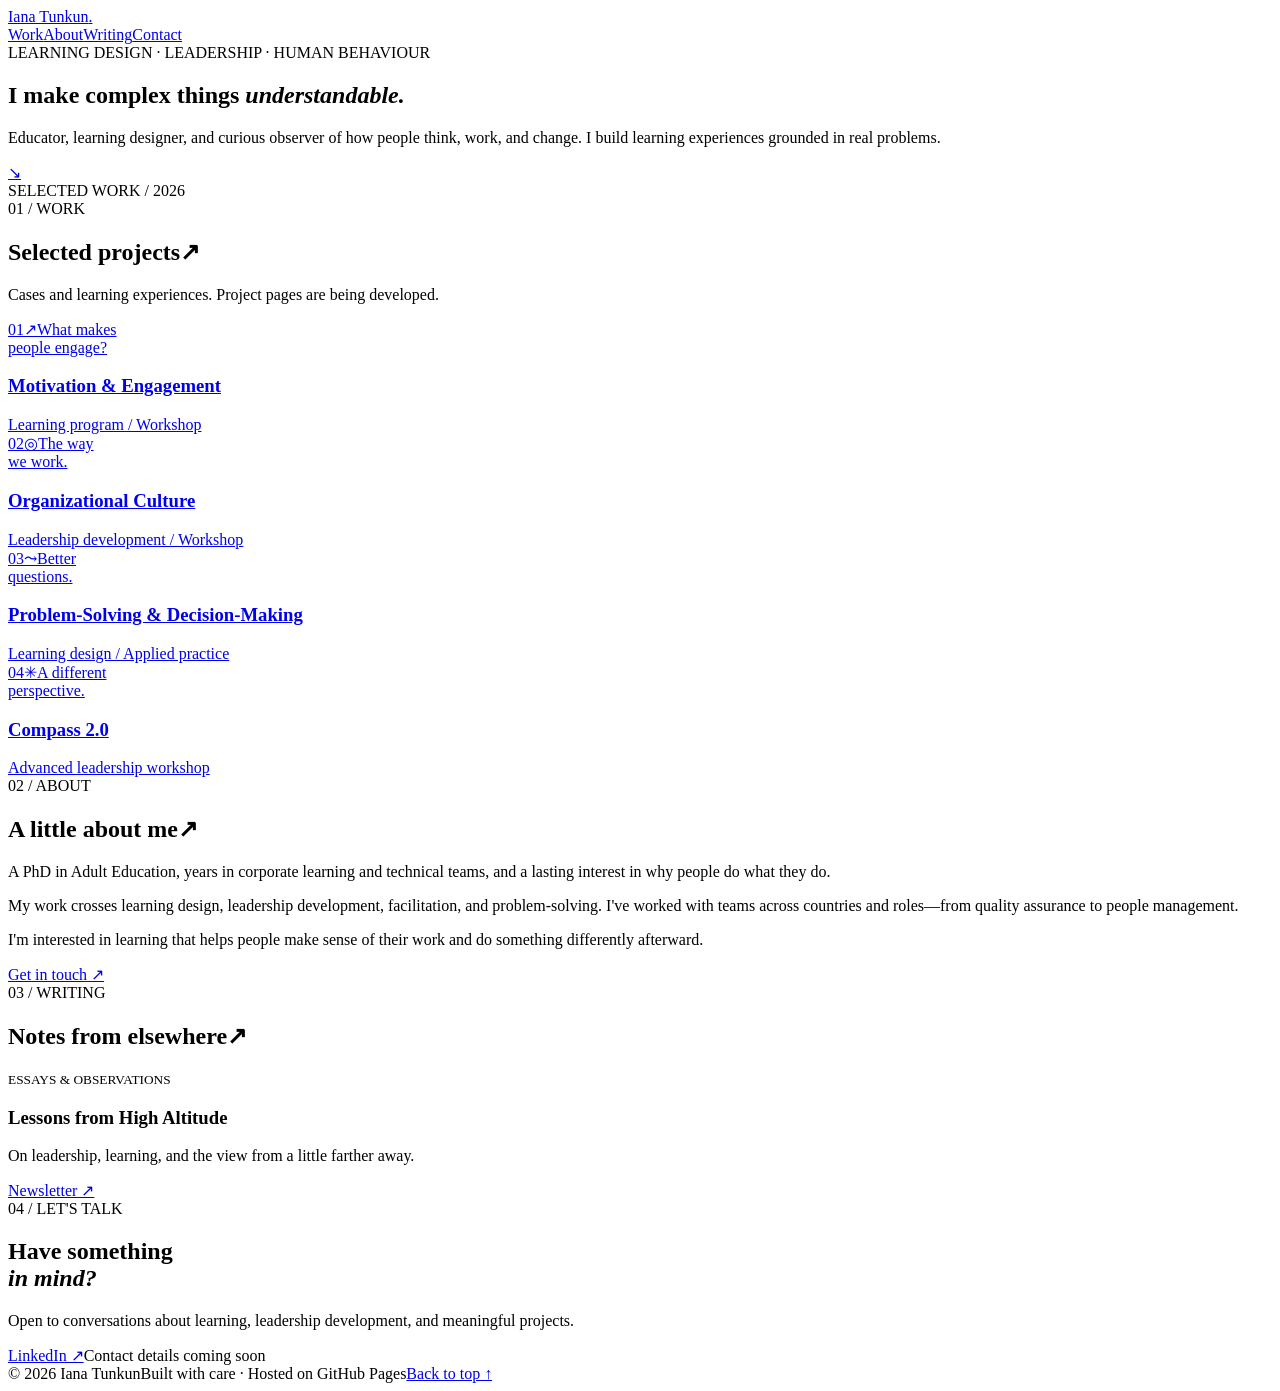
==== index.html @ caee4dcc "Add portfolio draft: index.html" ====
<!doctype html>
<html lang="en"><head><meta charset="utf-8"><meta name="viewport" content="width=device-width, initial-scale=1"><meta name="theme-color" content="#f5f1ea"><meta name="description" content="Iana Tunkun — learning design, leadership development, and thoughtful solutions to complex problems."><title>Iana Tunkun — Learning, Design & Ideas</title><link rel="stylesheet" href="styles.css"></head>
<body><header class="site-header"><a class="wordmark" href="#home" aria-label="Back to top">Iana Tunkun<span class="mark">.</span></a><nav aria-label="Main navigation"><a href="#work">Work</a><a href="#about">About</a><a href="#writing">Writing</a><a href="#contact">Contact</a></nav></header>
<main id="home"><section class="hero wrap"><div class="eyebrow"><span class="dot"></span> LEARNING DESIGN · LEADERSHIP · HUMAN BEHAVIOUR</div><h1>I make complex things <em>understandable.</em></h1><div class="hero-bottom"><p>Educator, learning designer, and curious observer of how people think, work, and change. I build learning experiences grounded in real problems.</p><a class="round-link" href="#work" aria-label="Explore selected work">↘</a></div><div class="hero-index">SELECTED WORK / 2026</div></section>
<section id="work" class="section work-section"><div class="wrap"><div class="section-head"><span>01 / WORK</span><h2>Selected projects<span class="accent">↗</span></h2><p>Cases and learning experiences. Project pages are being developed.</p></div><div class="project-grid">
<a class="project-card tone-sage" href="projects/motivation-engagement.html"><div class="project-art"><span class="art-number">01</span><span class="art-symbol">↗</span><span class="art-title">What makes<br>people engage?</span></div><div class="project-meta"><h3>Motivation & Engagement</h3><span>Learning program / Workshop</span></div></a>
<a class="project-card tone-lilac" href="projects/organizational-culture.html"><div class="project-art"><span class="art-number">02</span><span class="art-symbol">◎</span><span class="art-title">The way<br>we work.</span></div><div class="project-meta"><h3>Organizational Culture</h3><span>Leadership development / Workshop</span></div></a>
<a class="project-card tone-peach" href="projects/problem-solving.html"><div class="project-art"><span class="art-number">03</span><span class="art-symbol">⤳</span><span class="art-title">Better<br>questions.</span></div><div class="project-meta"><h3>Problem-Solving & Decision-Making</h3><span>Learning design / Applied practice</span></div></a>
<a class="project-card tone-blue" href="projects/compass.html"><div class="project-art"><span class="art-number">04</span><span class="art-symbol">✳</span><span class="art-title">A different<br>perspective.</span></div><div class="project-meta"><h3>Compass 2.0</h3><span>Advanced leadership workshop</span></div></a>
</div></div></section>
<section id="about" class="section about-section wrap"><div class="section-head"><span>02 / ABOUT</span><h2>A little about me<span class="accent">↗</span></h2></div><div class="about-grid"><p class="about-lead">A PhD in Adult Education, years in corporate learning and technical teams, and a lasting interest in why people do what they do.</p><div class="about-copy"><p>My work crosses learning design, leadership development, facilitation, and problem-solving. I've worked with teams across countries and roles—from quality assurance to people management.</p><p>I'm interested in learning that helps people make sense of their work and do something differently afterward.</p><a class="text-link" href="#contact">Get in touch <span>↗</span></a></div></div></section>
<section id="writing" class="section writing-section"><div class="wrap"><div class="section-head"><span>03 / WRITING</span><h2>Notes from elsewhere<span class="accent">↗</span></h2></div><div class="writing-row"><div><small>ESSAYS & OBSERVATIONS</small><h3>Lessons from High Altitude</h3><p>On leadership, learning, and the view from a little farther away.</p></div><a class="pill-link" href="https://www.linkedin.com/" target="_blank" rel="noopener noreferrer" title="LinkedIn — final newsletter link to be added">Newsletter ↗</a></div></div></section>
<section id="contact" class="section contact-section wrap"><span class="eyebrow">04 / LET'S TALK</span><h2>Have something<br><em>in mind?</em></h2><p>Open to conversations about learning, leadership development, and meaningful projects.</p><div class="contact-actions"><a href="https://www.linkedin.com/" target="_blank" rel="noopener noreferrer" title="LinkedIn — profile link to be added">LinkedIn ↗</a><span>Contact details coming soon</span></div></section></main>
<footer class="wrap"><span>© <span id="year">2026</span> Iana Tunkun</span><span>Built with care · Hosted on GitHub Pages</span><a href="#home">Back to top ↑</a></footer><script>document.getElementById('year').textContent=new Date().getFullYear();</script></body></html>
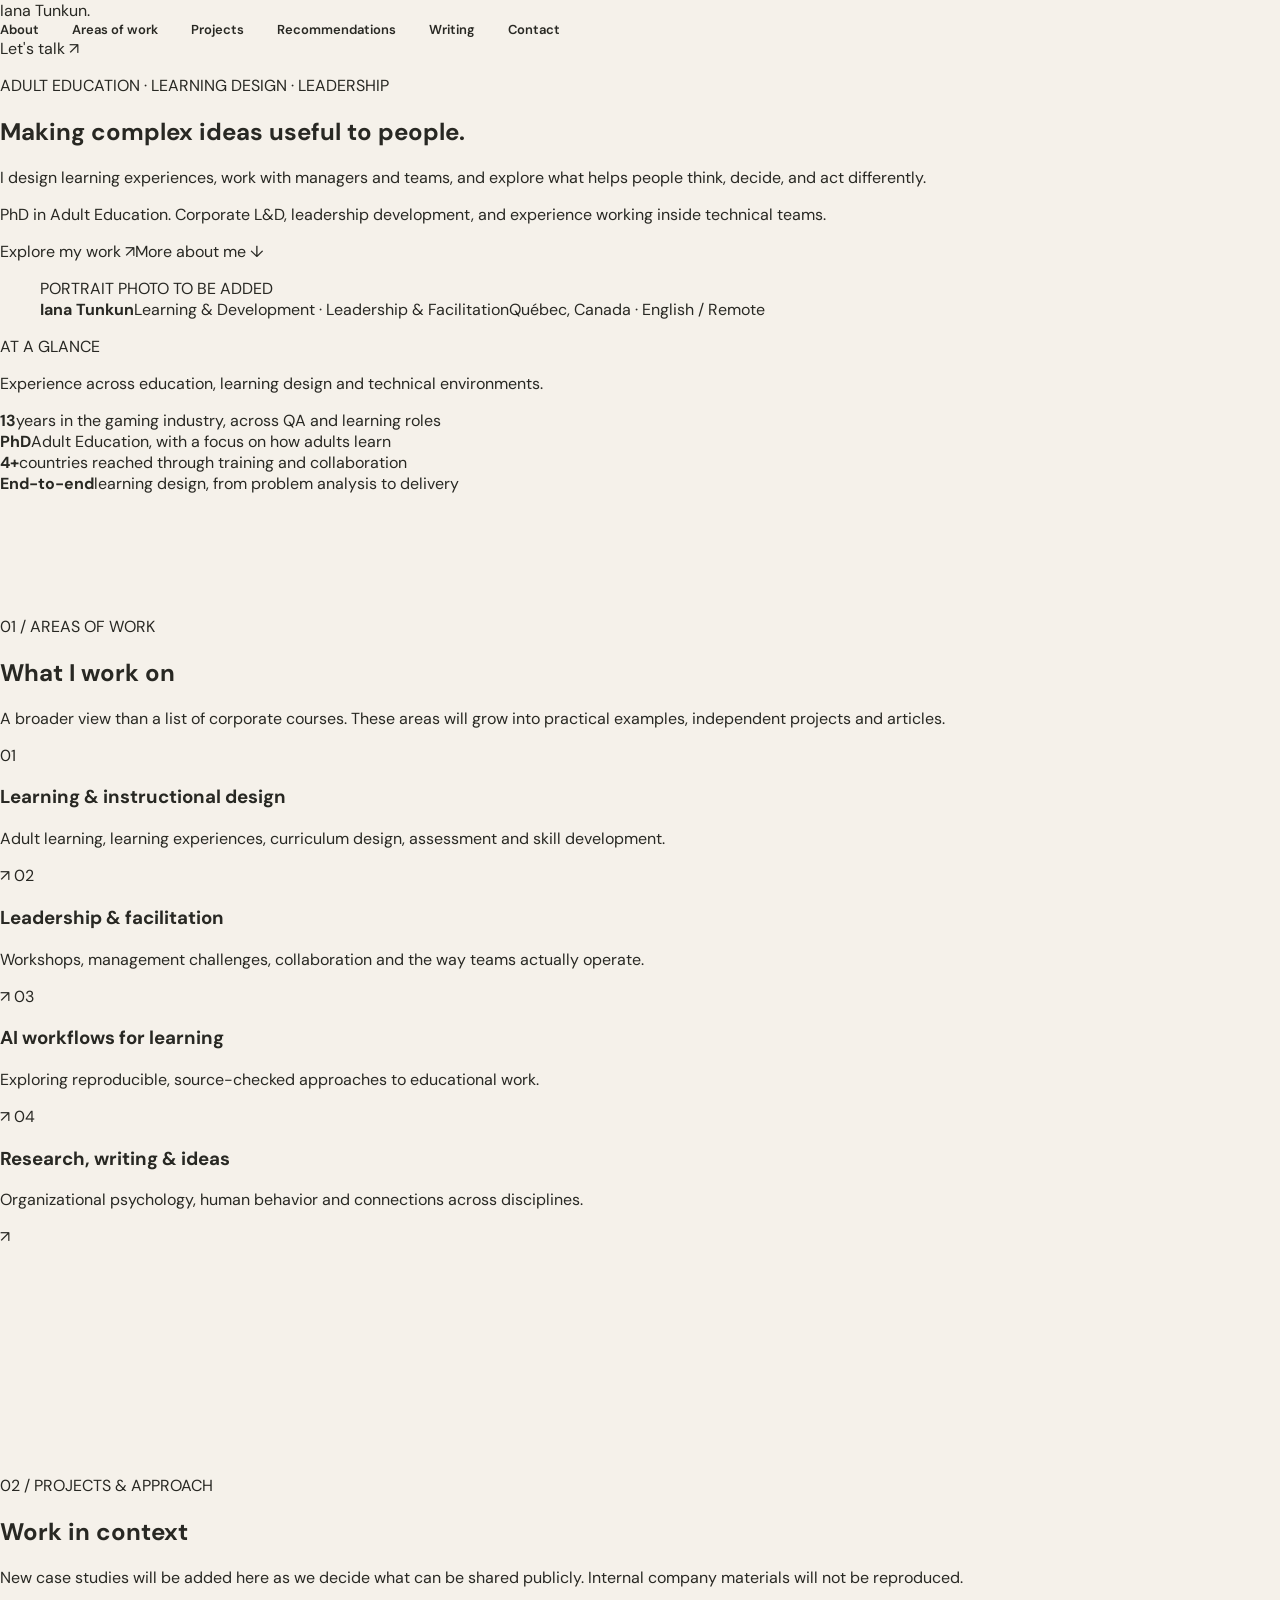
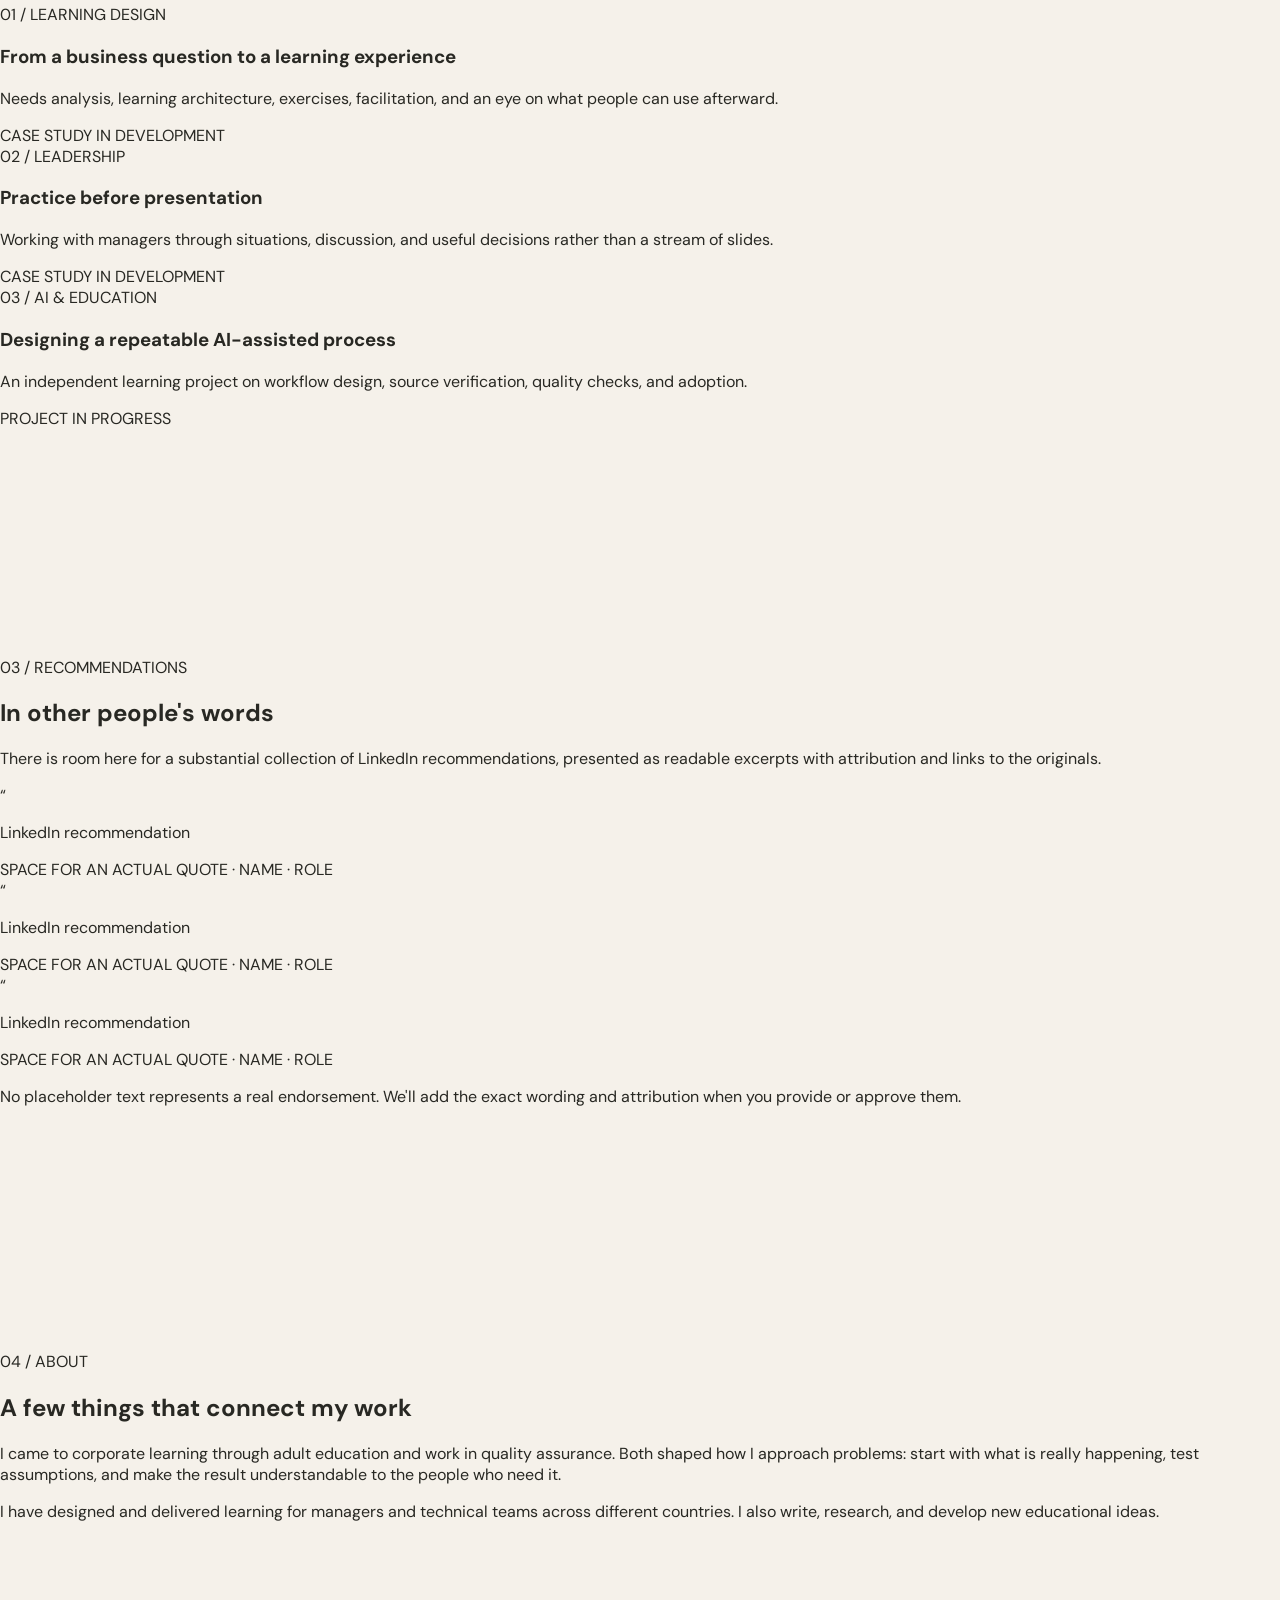
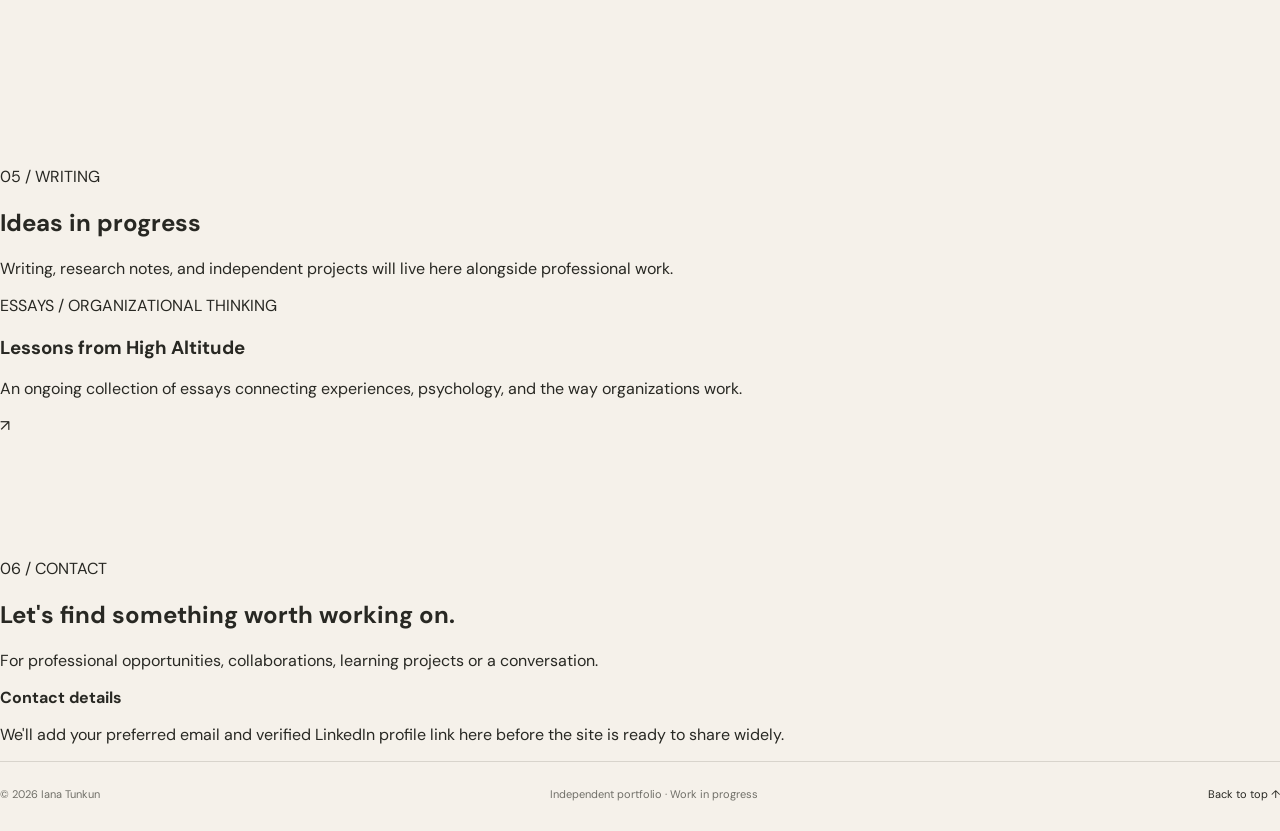
==== commit a10a8265: "Redesign portfolio with portrait layout, evidence tiles, topics and recommendation section" ====
--- a/index.html
+++ b/index.html
@@ -1,14 +1,14 @@
-<!doctype html>
-<html lang="en"><head><meta charset="utf-8"><meta name="viewport" content="width=device-width, initial-scale=1"><meta name="theme-color" content="#f5f1ea"><meta name="description" content="Iana Tunkun — learning design, leadership development, and thoughtful solutions to complex problems."><title>Iana Tunkun — Learning, Design & Ideas</title><link rel="stylesheet" href="styles.css"></head>
-<body><header class="site-header"><a class="wordmark" href="#home" aria-label="Back to top">Iana Tunkun<span class="mark">.</span></a><nav aria-label="Main navigation"><a href="#work">Work</a><a href="#about">About</a><a href="#writing">Writing</a><a href="#contact">Contact</a></nav></header>
-<main id="home"><section class="hero wrap"><div class="eyebrow"><span class="dot"></span> LEARNING DESIGN · LEADERSHIP · HUMAN BEHAVIOUR</div><h1>I make complex things <em>understandable.</em></h1><div class="hero-bottom"><p>Educator, learning designer, and curious observer of how people think, work, and change. I build learning experiences grounded in real problems.</p><a class="round-link" href="#work" aria-label="Explore selected work">↘</a></div><div class="hero-index">SELECTED WORK / 2026</div></section>
-<section id="work" class="section work-section"><div class="wrap"><div class="section-head"><span>01 / WORK</span><h2>Selected projects<span class="accent">↗</span></h2><p>Cases and learning experiences. Project pages are being developed.</p></div><div class="project-grid">
-<a class="project-card tone-sage" href="projects/motivation-engagement.html"><div class="project-art"><span class="art-number">01</span><span class="art-symbol">↗</span><span class="art-title">What makes<br>people engage?</span></div><div class="project-meta"><h3>Motivation & Engagement</h3><span>Learning program / Workshop</span></div></a>
-<a class="project-card tone-lilac" href="projects/organizational-culture.html"><div class="project-art"><span class="art-number">02</span><span class="art-symbol">◎</span><span class="art-title">The way<br>we work.</span></div><div class="project-meta"><h3>Organizational Culture</h3><span>Leadership development / Workshop</span></div></a>
-<a class="project-card tone-peach" href="projects/problem-solving.html"><div class="project-art"><span class="art-number">03</span><span class="art-symbol">⤳</span><span class="art-title">Better<br>questions.</span></div><div class="project-meta"><h3>Problem-Solving & Decision-Making</h3><span>Learning design / Applied practice</span></div></a>
-<a class="project-card tone-blue" href="projects/compass.html"><div class="project-art"><span class="art-number">04</span><span class="art-symbol">✳</span><span class="art-title">A different<br>perspective.</span></div><div class="project-meta"><h3>Compass 2.0</h3><span>Advanced leadership workshop</span></div></a>
-</div></div></section>
-<section id="about" class="section about-section wrap"><div class="section-head"><span>02 / ABOUT</span><h2>A little about me<span class="accent">↗</span></h2></div><div class="about-grid"><p class="about-lead">A PhD in Adult Education, years in corporate learning and technical teams, and a lasting interest in why people do what they do.</p><div class="about-copy"><p>My work crosses learning design, leadership development, facilitation, and problem-solving. I've worked with teams across countries and roles—from quality assurance to people management.</p><p>I'm interested in learning that helps people make sense of their work and do something differently afterward.</p><a class="text-link" href="#contact">Get in touch <span>↗</span></a></div></div></section>
-<section id="writing" class="section writing-section"><div class="wrap"><div class="section-head"><span>03 / WRITING</span><h2>Notes from elsewhere<span class="accent">↗</span></h2></div><div class="writing-row"><div><small>ESSAYS & OBSERVATIONS</small><h3>Lessons from High Altitude</h3><p>On leadership, learning, and the view from a little farther away.</p></div><a class="pill-link" href="https://www.linkedin.com/" target="_blank" rel="noopener noreferrer" title="LinkedIn — final newsletter link to be added">Newsletter ↗</a></div></div></section>
-<section id="contact" class="section contact-section wrap"><span class="eyebrow">04 / LET'S TALK</span><h2>Have something<br><em>in mind?</em></h2><p>Open to conversations about learning, leadership development, and meaningful projects.</p><div class="contact-actions"><a href="https://www.linkedin.com/" target="_blank" rel="noopener noreferrer" title="LinkedIn — profile link to be added">LinkedIn ↗</a><span>Contact details coming soon</span></div></section></main>
-<footer class="wrap"><span>© <span id="year">2026</span> Iana Tunkun</span><span>Built with care · Hosted on GitHub Pages</span><a href="#home">Back to top ↑</a></footer><script>document.getElementById('year').textContent=new Date().getFullYear();</script></body></html>+<!DOCTYPE html><html lang="en"><head><meta charset="utf-8"><meta name="viewport" content="width=device-width,initial-scale=1"><title>Iana Tunkun | Learning, Leadership & Ideas</title><meta name="description" content="Iana Tunkun — adult education, learning design, leadership development and thoughtful work with complex ideas."><link rel="stylesheet" href="styles.css"></head><body>
+<header class="header"><div class="shell nav"><a href="#home" class="brand">Iana Tunkun<span>.</span></a><nav aria-label="Main navigation"><a href="#about">About</a><a href="#topics">Areas of work</a><a href="#work">Projects</a><a href="#recommendations">Recommendations</a><a href="#writing">Writing</a><a href="#contact">Contact</a></nav><a class="header-cta" href="#contact">Let's talk ↗</a></div></header>
+<main id="home"><section class="intro shell" aria-labelledby="intro-title"><div class="intro-copy"><p class="overline">ADULT EDUCATION · LEARNING DESIGN · LEADERSHIP</p><h1 id="intro-title">Making complex ideas useful to people.</h1><p class="intro-text">I design learning experiences, work with managers and teams, and explore what helps people think, decide, and act differently.</p><p class="intro-detail">PhD in Adult Education. Corporate L&D, leadership development, and experience working inside technical teams.</p><div class="intro-actions"><a class="btn primary" href="#topics">Explore my work <span>↗</span></a><a class="btn secondary" href="#about">More about me ↓</a></div></div><figure class="portrait"><div class="portrait-placeholder"><div class="portrait-shape"><div class="portrait-head"></div><div class="portrait-shoulders"></div></div><span>PORTRAIT PHOTO TO BE ADDED</span></div><figcaption><strong>Iana Tunkun</strong><span>Learning & Development · Leadership & Facilitation</span><span>Québec, Canada · English / Remote</span></figcaption></figure></section>
+<section class="stats-band"><div class="shell"><div class="stats-head"><p class="overline">AT A GLANCE</p><p>Experience across education, learning design and technical environments.</p></div><div class="stat-grid"><article class="stat"><strong>13</strong><span>years in the gaming industry, across QA and learning roles</span></article><article class="stat"><strong>PhD</strong><span>Adult Education, with a focus on how adults learn</span></article><article class="stat"><strong>4+</strong><span>countries reached through training and collaboration</span></article><article class="stat"><strong>End-to-end</strong><span>learning design, from problem analysis to delivery</span></article></div></div></section>
+<section class="section shell" id="topics"><div class="section-heading"><div><p class="overline">01 / AREAS OF WORK</p><h2>What I work on</h2></div><p>A broader view than a list of corporate courses. These areas will grow into practical examples, independent projects and articles.</p></div><div class="topic-grid">
+<a class="topic-card cream" href="#learning"><span class="topic-number">01</span><h3>Learning & instructional design</h3><p>Adult learning, learning experiences, curriculum design, assessment and skill development.</p><span class="card-arrow">↗</span></a>
+<a class="topic-card green" href="#leadership"><span class="topic-number">02</span><h3>Leadership & facilitation</h3><p>Workshops, management challenges, collaboration and the way teams actually operate.</p><span class="card-arrow">↗</span></a>
+<a class="topic-card blue" href="#ai"><span class="topic-number">03</span><h3>AI workflows for learning</h3><p>Exploring reproducible, source-checked approaches to educational work.</p><span class="card-arrow">↗</span></a>
+<a class="topic-card rose" href="#writing"><span class="topic-number">04</span><h3>Research, writing & ideas</h3><p>Organizational psychology, human behavior and connections across disciplines.</p><span class="card-arrow">↗</span></a></div></section>
+<section class="section alt" id="work"><div class="shell"><div class="section-heading"><div><p class="overline">02 / PROJECTS & APPROACH</p><h2>Work in context</h2></div><p>New case studies will be added here as we decide what can be shared publicly. Internal company materials will not be reproduced.</p></div><div class="approach-grid"><article class="approach" id="learning"><span>01 / LEARNING DESIGN</span><h3>From a business question to a learning experience</h3><p>Needs analysis, learning architecture, exercises, facilitation, and an eye on what people can use afterward.</p><span class="status">CASE STUDY IN DEVELOPMENT</span></article><article class="approach" id="leadership"><span>02 / LEADERSHIP</span><h3>Practice before presentation</h3><p>Working with managers through situations, discussion, and useful decisions rather than a stream of slides.</p><span class="status">CASE STUDY IN DEVELOPMENT</span></article><article class="approach" id="ai"><span>03 / AI & EDUCATION</span><h3>Designing a repeatable AI-assisted process</h3><p>An independent learning project on workflow design, source verification, quality checks, and adoption.</p><span class="status">PROJECT IN PROGRESS</span></article></div></div></section>
+<section class="section shell" id="recommendations"><div class="section-heading"><div><p class="overline">03 / RECOMMENDATIONS</p><h2>In other people's words</h2></div><p>There is room here for a substantial collection of LinkedIn recommendations, presented as readable excerpts with attribution and links to the originals.</p></div><div class="quotes-grid"><div class="quote-placeholder"><span class="quote-icon">“</span><p>LinkedIn recommendation</p><span>SPACE FOR AN ACTUAL QUOTE · NAME · ROLE</span></div><div class="quote-placeholder"><span class="quote-icon">“</span><p>LinkedIn recommendation</p><span>SPACE FOR AN ACTUAL QUOTE · NAME · ROLE</span></div><div class="quote-placeholder"><span class="quote-icon">“</span><p>LinkedIn recommendation</p><span>SPACE FOR AN ACTUAL QUOTE · NAME · ROLE</span></div></div><p class="section-note">No placeholder text represents a real endorsement. We'll add the exact wording and attribution when you provide or approve them.</p></section>
+<section class="section alt" id="about"><div class="shell about-layout"><div><p class="overline">04 / ABOUT</p><h2>A few things that connect my work</h2></div><div><p>I came to corporate learning through adult education and work in quality assurance. Both shaped how I approach problems: start with what is really happening, test assumptions, and make the result understandable to the people who need it.</p><p>I have designed and delivered learning for managers and technical teams across different countries. I also write, research, and develop new educational ideas.</p></div></div></section>
+<section class="section shell" id="writing"><div class="section-heading"><div><p class="overline">05 / WRITING</p><h2>Ideas in progress</h2></div><p>Writing, research notes, and independent projects will live here alongside professional work.</p></div><div class="writing-feature"><div><span class="overline">ESSAYS / ORGANIZATIONAL THINKING</span><h3>Lessons from High Altitude</h3><p>An ongoing collection of essays connecting experiences, psychology, and the way organizations work.</p></div><span class="feature-arrow" aria-hidden="true">↗</span></div></section>
+<section class="contact" id="contact"><div class="shell contact-layout"><div><p class="overline">06 / CONTACT</p><h2>Let's find something worth working on.</h2><p>For professional opportunities, collaborations, learning projects or a conversation.</p></div><div class="contact-panel"><strong>Contact details</strong><p>We'll add your preferred email and verified LinkedIn profile link here before the site is ready to share widely.</p></div></div></section></main><footer class="shell footer"><span>© <span id="year">2026</span> Iana Tunkun</span><span>Independent portfolio · Work in progress</span><a href="#home">Back to top ↑</a></footer><script>document.getElementById('year').textContent=new Date().getFullYear()</script></body></html>
--- a/styles.css
+++ b/styles.css
@@ -0,0 +1,2 @@
+@import url('https://fonts.googleapis.com/css2?family=DM+Sans:wght@400;500;600;700&family=Manrope:wght@400;500;600;700;800&display=swap');
+:root{--bg:#f5f1ea;--ink:#282823;--muted:#706f68;--line:#d8d4cc;--accent:#a44f32}*{box-sizing:border-box}html{scroll-behavior:smooth}body{margin:0;background:var(--bg);color:var(--ink);font-family:'DM Sans',Arial,sans-serif;-webkit-font-smoothing:antialiased}a{color:inherit;text-decoration:none}.wrap{width:min(1160px,calc(100% - 88px));margin:0 auto}.site-header{display:flex;justify-content:space-between;align-items:center;padding:28px max(44px,calc((100% - 1160px)/2));border-bottom:1px solid var(--line)}.wordmark{font-family:Manrope,sans-serif;font-weight:800;font-size:19px;letter-spacing:-.06em}.mark,.accent{color:var(--accent)}nav{display:flex;gap:33px}nav a{font-size:13px;font-weight:600}nav a:hover,.text-link:hover{color:var(--accent)}.hero{padding-top:112px;min-height:680px}.eyebrow,.section-head>span,.hero-index{font-size:11px;letter-spacing:.18em;font-weight:700}.dot{display:inline-block;width:8px;height:8px;background:#b28d62;border-radius:50%;margin-right:9px}.hero h1,.contact-section h2{max-width:1050px;font-family:Manrope,sans-serif;font-size:clamp(60px,8.4vw,116px);line-height:1.02;letter-spacing:-.085em;font-weight:600;margin:42px 0}.hero h1 em,.contact-section h2 em{font-family:Georgia,serif;font-style:italic;font-weight:400;color:var(--accent);letter-spacing:-.085em}.hero-bottom{display:flex;justify-content:space-between;align-items:end}.hero-bottom p{font-size:19px;line-height:1.55;max-width:515px;color:#55544f}.round-link{display:grid;place-items:center;width:68px;height:68px;border:1px solid var(--ink);border-radius:50%;font-size:30px;transition:.2s}.round-link:hover{background:var(--ink);color:white}.hero-index{margin-top:72px;padding-bottom:28px;color:var(--muted)}.section{padding:106px 0}.work-section{background:#ebe7df}.section-head{display:grid;grid-template-columns:190px 1fr;align-items:start;margin-bottom:46px}.section-head h2{font:600 clamp(35px,5vw,64px)/1.1 Manrope,sans-serif;letter-spacing:-.07em;margin:0}.section-head .accent{font-size:33px;vertical-align:top;margin-left:10px}.section-head p{grid-column:2;color:var(--muted);font-size:14px;margin:14px 0 0}.project-grid{display:grid;grid-template-columns:1fr 1fr;gap:48px 24px}.project-card{display:block}.project-art{height:340px;padding:28px;position:relative;overflow:hidden;transition:filter .2s}.project-card:hover .project-art{filter:saturate(1.2)}.tone-sage .project-art{background:#cdd9ca}.tone-lilac .project-art{background:#d9d0d9}.tone-peach .project-art{background:#edcbb8}.tone-blue .project-art{background:#bdccd2}.art-number{font-size:12px}.art-symbol{position:absolute;right:35px;top:20px;font-size:100px;line-height:1;font-family:Georgia,serif;font-weight:400;opacity:.55}.art-title{position:absolute;left:30px;bottom:28px;font:600 clamp(35px,4vw,59px)/1.04 Manrope,sans-serif;letter-spacing:-.07em}.project-meta{display:flex;justify-content:space-between;align-items:start;gap:15px;margin-top:18px}.project-meta h3{margin:0;font-size:16px;letter-spacing:-.02em}.project-meta span{font-size:12px;color:var(--muted);text-align:right}.about-grid{display:grid;grid-template-columns:1.15fr .85fr;gap:90px}.about-lead{font:500 clamp(26px,3vw,39px)/1.3 Manrope,sans-serif;letter-spacing:-.045em;margin:0}.about-copy p{font-size:16px;line-height:1.7;color:#53534e;margin:0 0 24px}.text-link{border-bottom:1px solid var(--ink);display:inline-flex;gap:40px;padding-bottom:8px;font-weight:700;font-size:14px}.writing-section{background:#e4e1d8}.writing-row{margin-left:190px;display:flex;justify-content:space-between;align-items:center;border-top:1px solid #bfbcb5;padding-top:35px;gap:30px}.writing-row small{letter-spacing:.15em;font-size:10px}.writing-row h3{font:600 31px Manrope,sans-serif;letter-spacing:-.06em;margin:16px 0 5px}.writing-row p{font-size:15px;color:var(--muted)}.pill-link{border:1px solid var(--ink);border-radius:30px;padding:14px 22px;white-space:nowrap;font-size:13px;font-weight:700}.pill-link:hover{background:var(--ink);color:white}.contact-section{padding-top:120px;padding-bottom:125px}.contact-section h2{margin:28px 0}.contact-section p{max-width:410px;font-size:17px;line-height:1.7;color:var(--muted)}.contact-actions{display:flex;align-items:center;gap:38px;margin-top:35px}.contact-actions a{font-size:17px;font-weight:700;border-bottom:1px solid var(--ink);padding-bottom:6px}.contact-actions span{font-size:13px;color:var(--muted)}footer{border-top:1px solid var(--line);padding-top:25px;padding-bottom:30px;display:flex;justify-content:space-between;gap:16px;color:var(--muted);font-size:11px}footer a{color:var(--ink)}.case{padding:95px 0 135px;min-height:75vh}.back{font-size:13px;border-bottom:1px solid var(--ink);padding-bottom:5px}.case .kicker{display:block;margin:70px 0 18px;letter-spacing:.16em;font-size:11px;font-weight:700;color:var(--accent)}.case h1{font:600 clamp(47px,7vw,90px)/1.07 Manrope,sans-serif;letter-spacing:-.08em;margin:0 0 30px;max-width:950px}.case .intro{max-width:760px;font-size:22px;line-height:1.5}.case .notice{max-width:760px;background:#eae6dd;padding:23px 26px;margin-top:65px;font-size:15px;line-height:1.6;color:#56534e;border-left:3px solid var(--accent)}@media(max-width:800px){.wrap{width:calc(100% - 40px)}.site-header{padding:23px 20px}.site-header nav{gap:15px}nav a{font-size:12px}.hero{min-height:auto;padding-top:85px}.hero h1{font-size:clamp(50px,11vw,85px)}.hero-bottom p{font-size:16px;max-width:80%}.round-link{width:52px;height:52px}.hero-index{margin-top:80px}.section{padding:72px 0}.section-head{grid-template-columns:1fr;gap:16px}.section-head p{grid-column:1}.project-grid{gap:35px 16px}.project-art{height:260px}.art-title{font-size:34px}.project-meta{display:block}.project-meta span{display:block;text-align:left;margin-top:6px}.about-grid{grid-template-columns:1fr;gap:32px}.writing-row{margin-left:0}.contact-section{padding:90px 0}.contact-section h2{font-size:clamp(60px,11vw,92px)}}@media(max-width:520px){.site-header{align-items:flex-start;gap:20px}.site-header nav{flex-wrap:wrap;justify-content:end;row-gap:10px}.hero h1{font-size:54px}.hero-bottom{align-items:start}.hero-bottom p{max-width:78%}.project-grid{grid-template-columns:1fr}.project-art{height:310px}.art-title{font-size:49px}.writing-row{align-items:start;flex-direction:column}.contact-actions{align-items:start;flex-direction:column;gap:20px}footer{flex-direction:column}.case{padding-top:60px}}
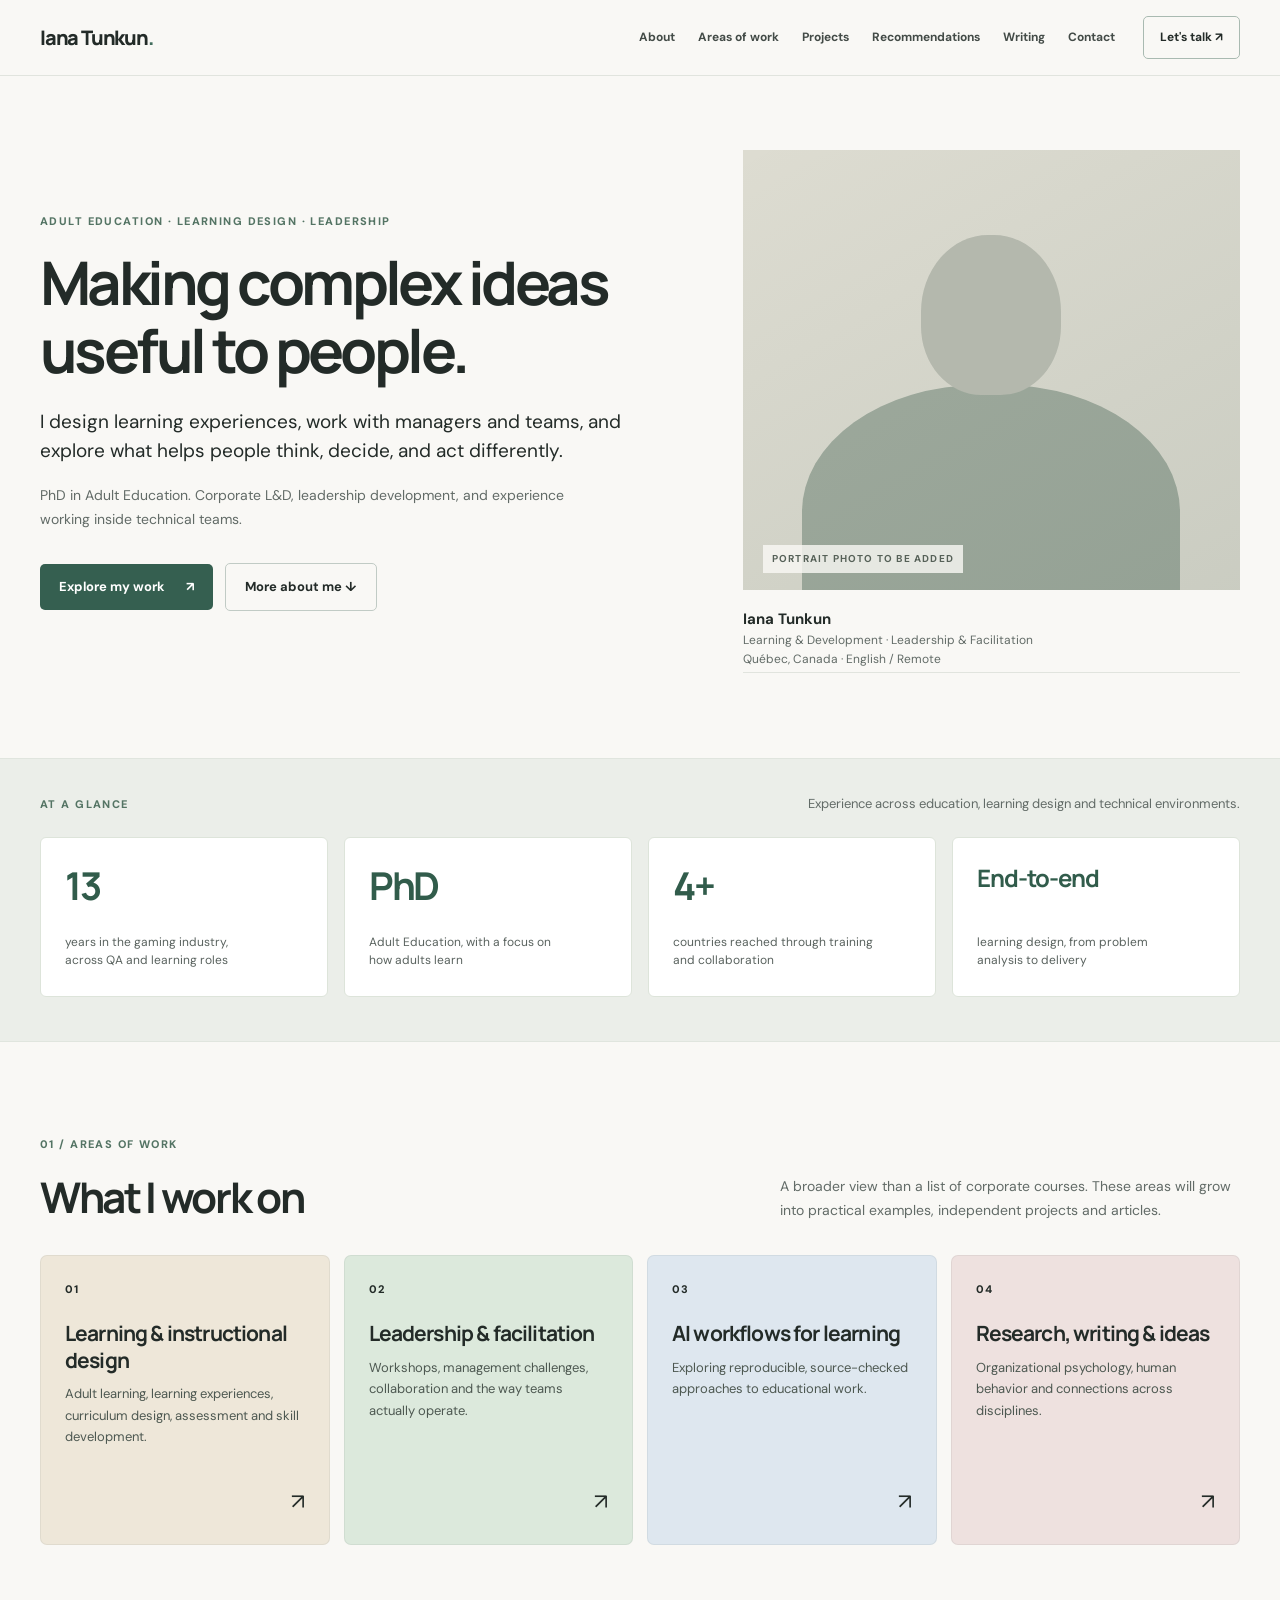
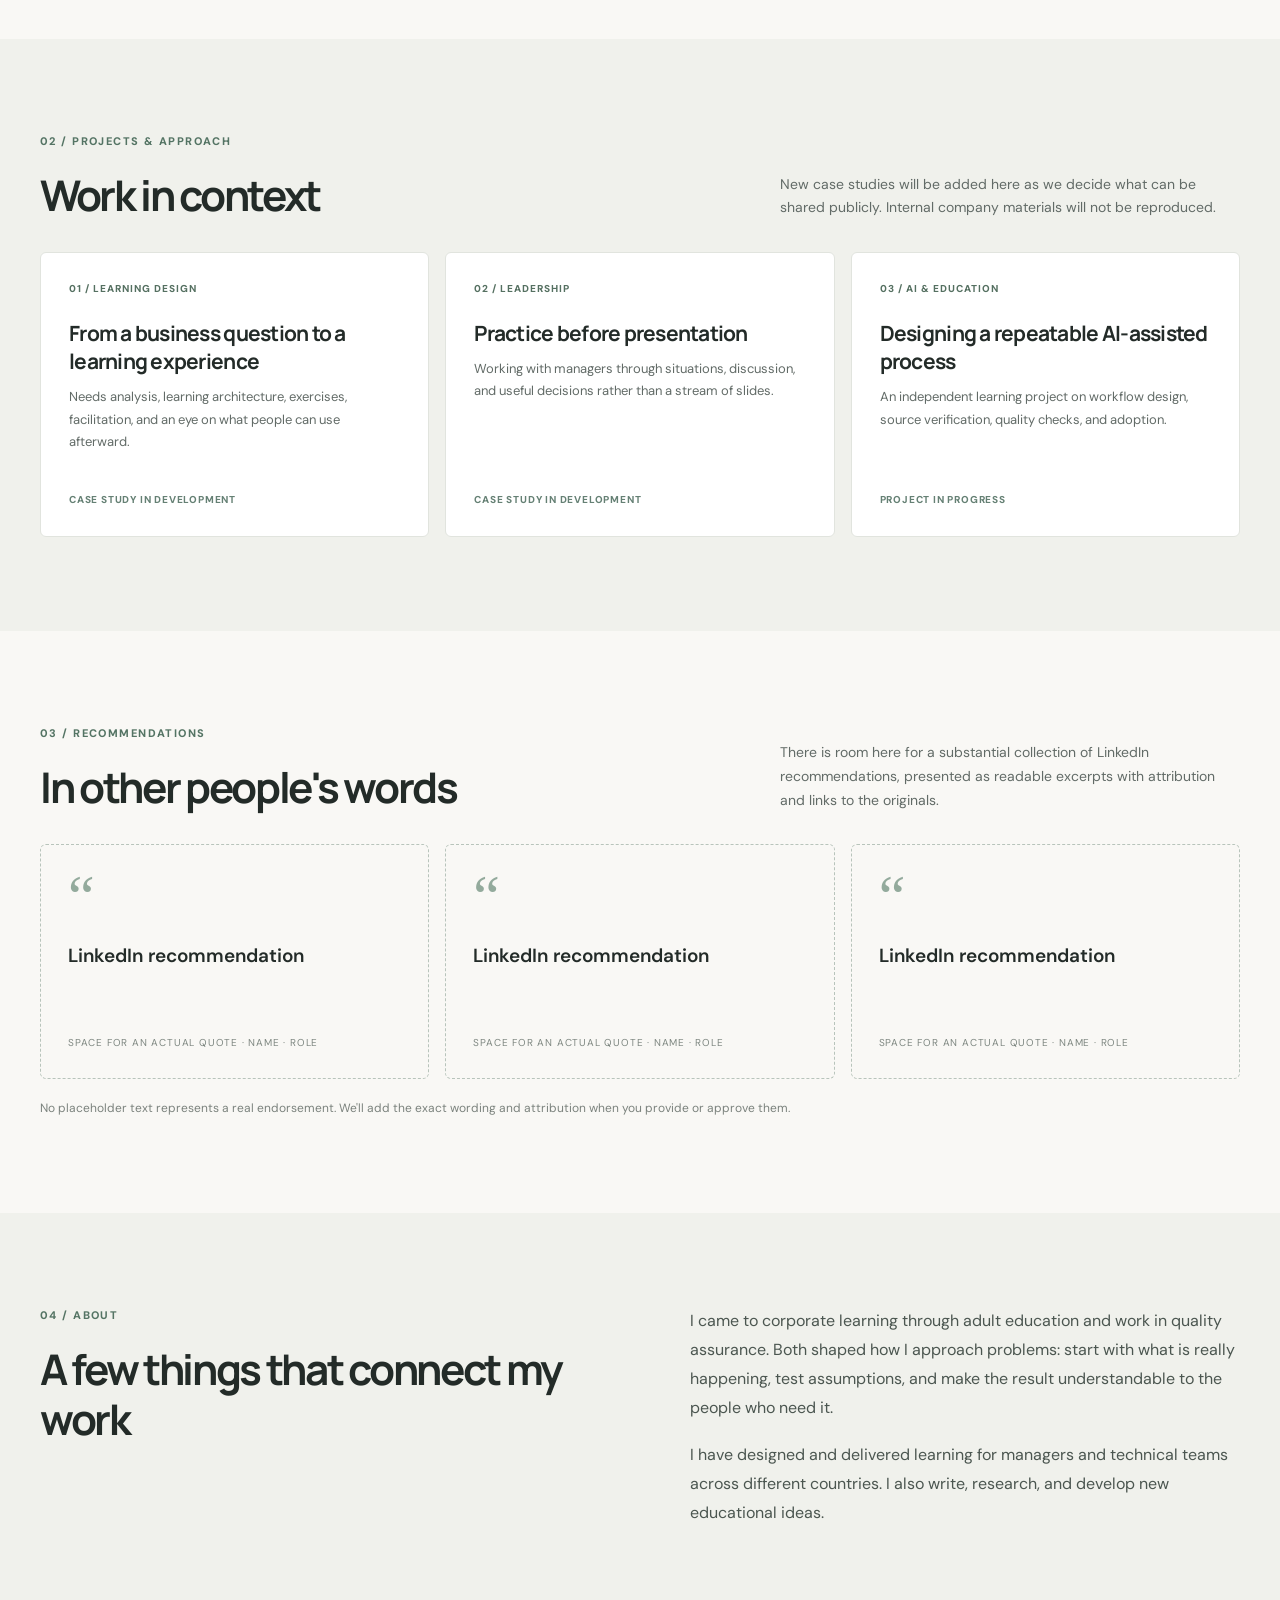
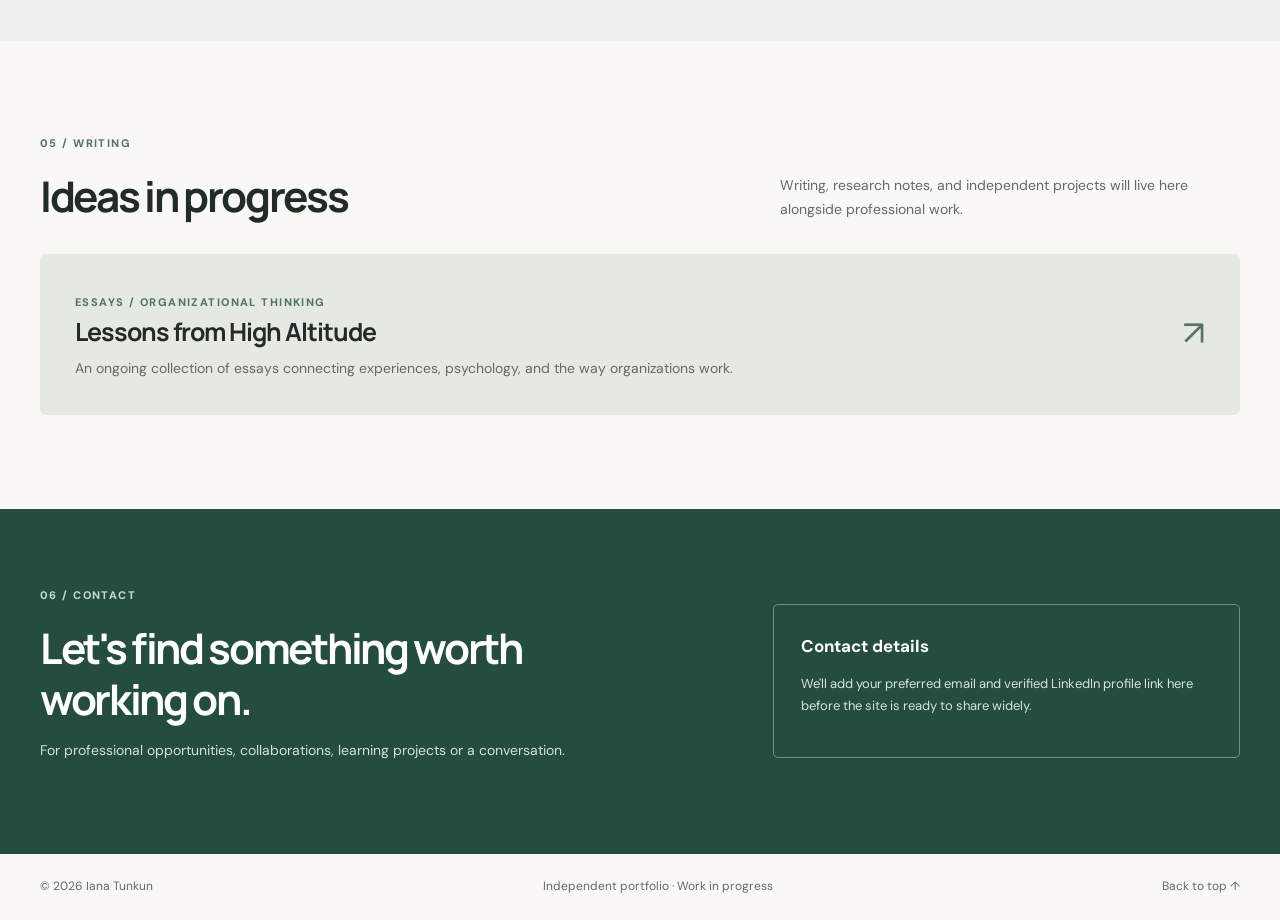
==== commit f7c35a38: "Embed portfolio styles into homepage to prevent unstyled page when CSS resource fails" ====
--- a/index.html
+++ b/index.html
@@ -1,4 +1,6 @@
-<!DOCTYPE html><html lang="en"><head><meta charset="utf-8"><meta name="viewport" content="width=device-width,initial-scale=1"><title>Iana Tunkun | Learning, Leadership & Ideas</title><meta name="description" content="Iana Tunkun — adult education, learning design, leadership development and thoughtful work with complex ideas."><link rel="stylesheet" href="styles.css"></head><body>
+<!DOCTYPE html><html lang="en"><head><meta charset="utf-8"><meta name="viewport" content="width=device-width,initial-scale=1"><title>Iana Tunkun | Learning, Leadership & Ideas</title><meta name="description" content="Iana Tunkun — adult education, learning design, leadership development and thoughtful work with complex ideas."><style>@import url('https://fonts.googleapis.com/css2?family=DM+Sans:wght@400;500;600;700&family=Manrope:wght@400;500;600;700;800&display=swap');
+:root{--bg:#f9f8f5;--ink:#232b28;--muted:#626b67;--line:#e1e4de;--accent:#426d5d}*{box-sizing:border-box}html{scroll-behavior:smooth;scroll-padding-top:85px}body{margin:0;background:var(--bg);color:var(--ink);font:15px/1.65 'DM Sans',Arial,sans-serif}a{color:inherit;text-decoration:none}a:focus-visible{outline:3px solid #3b8075;outline-offset:4px}.shell{max-width:1200px;width:calc(100% - 72px);margin:0 auto}.header{position:sticky;top:0;z-index:10;background:rgba(249,248,245,.97);border-bottom:1px solid var(--line);backdrop-filter:blur(10px)}.nav{min-height:75px;display:flex;align-items:center;gap:28px}.brand{font:800 20px/1 Manrope,Arial,sans-serif;letter-spacing:-.06em;white-space:nowrap}.brand span{color:var(--accent)}nav{display:flex;gap:23px;align-items:center;margin-left:auto}nav a{font-size:12px;font-weight:700;white-space:nowrap;color:#434b47}nav a:hover{color:var(--accent)}.header-cta{font-size:12px;font-weight:700;padding:11px 16px;border:1px solid #a9bab1;border-radius:5px;white-space:nowrap}.intro{display:grid;grid-template-columns:minmax(0,1.12fr) minmax(330px,.88fr);gap:70px;padding-top:74px;padding-bottom:85px;align-items:center}.overline{font-size:11px;font-weight:800;line-height:1.5;letter-spacing:.13em;color:#547464;text-transform:uppercase;margin:0 0 20px}.intro h1{font:700 clamp(39px,4.7vw,66px)/1.13 Manrope,Arial,sans-serif;letter-spacing:-.059em;max-width:670px;margin:0 0 23px}.intro-text{font-size:19px;line-height:1.52;max-width:620px;margin:0 0 18px}.intro-detail{font-size:14px;line-height:1.7;color:var(--muted);max-width:570px;margin:0}.intro-actions{display:flex;gap:12px;align-items:center;flex-wrap:wrap;margin-top:32px}.btn{padding:12px 19px;border-radius:5px;font-weight:700;font-size:13px}.btn span{margin-left:18px}.primary{background:#355f50;color:white}.primary:hover{background:#284a3e}.secondary{border:1px solid #c1cbc5}.portrait{margin:0}.portrait-placeholder{height:440px;background:#dddcd1;position:relative;display:flex;justify-content:center;align-items:center;overflow:hidden}.portrait-placeholder:after{content:'';position:absolute;inset:0;background:linear-gradient(150deg,transparent,rgba(37,67,57,.1))}.portrait-placeholder>span{position:absolute;z-index:2;bottom:17px;left:20px;letter-spacing:.12em;font-size:10px;font-weight:700;color:#566158;background:rgba(250,249,246,.8);padding:6px 9px}.portrait-shape{position:absolute;bottom:-15px;width:76%;height:84%}.portrait-head{height:160px;width:140px;border-radius:48% 48% 43% 43%;background:#b4b8ad;margin:0 auto;position:relative;z-index:2}.portrait-shoulders{height:270px;width:100%;background:#a1ac9f;border-radius:47% 47% 0 0;position:absolute;bottom:-50px}.portrait figcaption{padding:18px 0 4px;border-bottom:1px solid var(--line);display:flex;flex-direction:column;line-height:1.55}.portrait figcaption strong{font-size:15px}.portrait figcaption span{font-size:12px;color:var(--muted)}.stats-band{background:#ebeee9;border-block:1px solid #e0e5de;padding:34px 0 44px}.stats-head{display:flex;justify-content:space-between;gap:30px;align-items:center}.stats-head .overline{margin:0}.stats-head>p:last-child{font-size:13px;color:var(--muted);margin:0}.stat-grid{display:grid;grid-template-columns:repeat(4,1fr);gap:16px;margin-top:22px}.stat{background:#fff;padding:27px 24px;min-height:160px;border:1px solid #dde4da;border-radius:6px;display:flex;flex-direction:column;justify-content:space-between;gap:18px}.stat strong{font:700 clamp(28px,3vw,41px)/1.1 Manrope,Arial,sans-serif;letter-spacing:-.065em;color:#315c4b}.stat:last-child strong{font-size:24px;letter-spacing:-.04em}.stat span{font-size:12px;line-height:1.5;color:#59625e;max-width:200px}.section{padding:94px 0}.section-heading{display:flex;align-items:end;justify-content:space-between;gap:50px;margin-bottom:32px}.section-heading>div{min-width:40%}.section-heading h2,.about-layout h2,.contact h2{font:700 clamp(30px,3.3vw,43px)/1.2 Manrope,Arial,sans-serif;letter-spacing:-.055em;margin:0}.section-heading>p{max-width:460px;font-size:14px;color:var(--muted);line-height:1.7;margin:0}.topic-grid{display:grid;grid-template-columns:repeat(4,1fr);gap:14px}.topic-card{border:1px solid rgba(50,65,56,.07);padding:24px;min-height:290px;display:flex;flex-direction:column;border-radius:7px;transition:transform .2s,box-shadow .2s}.topic-card:hover{transform:translateY(-4px);box-shadow:0 12px 24px #344a3510}.topic-number{font-size:11px;font-weight:800;letter-spacing:.12em}.topic-card h3{font:700 21px/1.26 Manrope,Arial,sans-serif;letter-spacing:-.04em;margin:22px 0 10px}.topic-card p{font-size:13px;line-height:1.65;color:#4d5851;margin:0}.card-arrow{font-size:22px;margin-top:auto;align-self:end}.cream{background:#eee7d9}.green{background:#dce9dc}.blue{background:#dee7ef}.rose{background:#eee1df}.alt{background:#f0f1ec}.approach-grid{display:grid;grid-template-columns:repeat(3,1fr);gap:16px}.approach{background:white;border:1px solid var(--line);padding:28px;min-height:285px;border-radius:6px;display:flex;flex-direction:column}.approach>span:first-child{font-size:10px;font-weight:800;letter-spacing:.1em;color:#557061}.approach h3{font:700 21px/1.35 Manrope,Arial,sans-serif;letter-spacing:-.035em;margin:21px 0 11px}.approach p{font-size:13px;line-height:1.7;color:var(--muted);margin:0}.status{display:inline-block;margin-top:auto;padding-top:24px;letter-spacing:.08em;font-weight:800;font-size:10px;color:#658074}.quotes-grid{display:grid;grid-template-columns:repeat(3,1fr);gap:16px}.quote-placeholder{border:1px dashed #b8c4bb;padding:27px;min-height:235px;border-radius:6px;display:flex;flex-direction:column}.quote-icon{font:60px/.8 Georgia,serif;color:#93aa9c}.quote-placeholder p{font-size:19px;font-weight:600;margin:20px 0}.quote-placeholder span:last-child{font-size:10px;letter-spacing:.08em;color:#7e8781;margin-top:auto}.section-note{font-size:12px;color:#7b827d;margin:20px 0 0}.about-layout{display:grid;grid-template-columns:1fr 1fr;gap:100px}.about-layout>div:last-child p{font-size:16px;line-height:1.8;margin:0 0 19px;color:#4b5650}.writing-feature{display:flex;align-items:center;justify-content:space-between;gap:40px;padding:35px;background:#e5e9e2;border-radius:6px}.writing-feature .overline{margin-bottom:12px}.writing-feature h3{font:700 25px Manrope,Arial,sans-serif;letter-spacing:-.04em;margin:0 0 8px}.writing-feature p{font-size:14px;color:var(--muted);margin:0}.feature-arrow{font-size:35px;color:#557464}.contact{padding:78px 0;background:#244d3e;color:#fff}.contact .overline{color:#c6d9ce}.contact-layout{display:grid;grid-template-columns:1.4fr 1fr;gap:80px;align-items:center}.contact h2{max-width:610px}.contact-layout>div:first-child>p:last-child{color:#d2e0d8;font-size:14px}.contact-panel{padding:27px;border:1px solid #739182;border-radius:5px}.contact-panel strong{font-size:17px}.contact-panel p{font-size:13px;line-height:1.7;color:#d6e3da}.footer{padding:23px 0;display:flex;align-items:center;justify-content:space-between;gap:20px;font-size:12px;color:var(--muted)}
+@media(max-width:1060px){.nav{flex-wrap:wrap;padding:17px 0;gap:12px 20px}.nav nav{order:3;flex-basis:100%;justify-content:center;flex-wrap:wrap;gap:12px 20px}.header-cta{margin-left:auto}.intro{gap:35px}.topic-grid{grid-template-columns:repeat(2,1fr)}.topic-card{min-height:250px}.stat-grid{grid-template-columns:repeat(2,1fr)}}@media(max-width:700px){.shell{width:calc(100% - 36px)}.header{position:relative}.nav nav{justify-content:flex-start}.intro{grid-template-columns:1fr;gap:40px;padding-top:55px}.intro h1{font-size:clamp(38px,9vw,54px)}.intro-text{font-size:17px}.portrait-placeholder{height:440px}.stat-grid{gap:10px}.stat{min-height:140px;padding:19px}.stats-head{align-items:flex-start;flex-direction:column;gap:5px}.section{padding:65px 0}.section-heading{display:block}.section-heading>p{margin-top:15px}.topic-grid,.approach-grid,.quotes-grid,.about-layout,.contact-layout{grid-template-columns:1fr}.about-layout,.contact-layout{gap:26px}.topic-card{min-height:205px}.approach{min-height:240px}.quote-placeholder{min-height:190px}.writing-feature{padding:24px}.footer{flex-wrap:wrap}}@media(prefers-reduced-motion:reduce){html{scroll-behavior:auto}*{transition:none!important}}</style></head><body>
 <header class="header"><div class="shell nav"><a href="#home" class="brand">Iana Tunkun<span>.</span></a><nav aria-label="Main navigation"><a href="#about">About</a><a href="#topics">Areas of work</a><a href="#work">Projects</a><a href="#recommendations">Recommendations</a><a href="#writing">Writing</a><a href="#contact">Contact</a></nav><a class="header-cta" href="#contact">Let's talk ↗</a></div></header>
 <main id="home"><section class="intro shell" aria-labelledby="intro-title"><div class="intro-copy"><p class="overline">ADULT EDUCATION · LEARNING DESIGN · LEADERSHIP</p><h1 id="intro-title">Making complex ideas useful to people.</h1><p class="intro-text">I design learning experiences, work with managers and teams, and explore what helps people think, decide, and act differently.</p><p class="intro-detail">PhD in Adult Education. Corporate L&D, leadership development, and experience working inside technical teams.</p><div class="intro-actions"><a class="btn primary" href="#topics">Explore my work <span>↗</span></a><a class="btn secondary" href="#about">More about me ↓</a></div></div><figure class="portrait"><div class="portrait-placeholder"><div class="portrait-shape"><div class="portrait-head"></div><div class="portrait-shoulders"></div></div><span>PORTRAIT PHOTO TO BE ADDED</span></div><figcaption><strong>Iana Tunkun</strong><span>Learning & Development · Leadership & Facilitation</span><span>Québec, Canada · English / Remote</span></figcaption></figure></section>
 <section class="stats-band"><div class="shell"><div class="stats-head"><p class="overline">AT A GLANCE</p><p>Experience across education, learning design and technical environments.</p></div><div class="stat-grid"><article class="stat"><strong>13</strong><span>years in the gaming industry, across QA and learning roles</span></article><article class="stat"><strong>PhD</strong><span>Adult Education, with a focus on how adults learn</span></article><article class="stat"><strong>4+</strong><span>countries reached through training and collaboration</span></article><article class="stat"><strong>End-to-end</strong><span>learning design, from problem analysis to delivery</span></article></div></div></section>
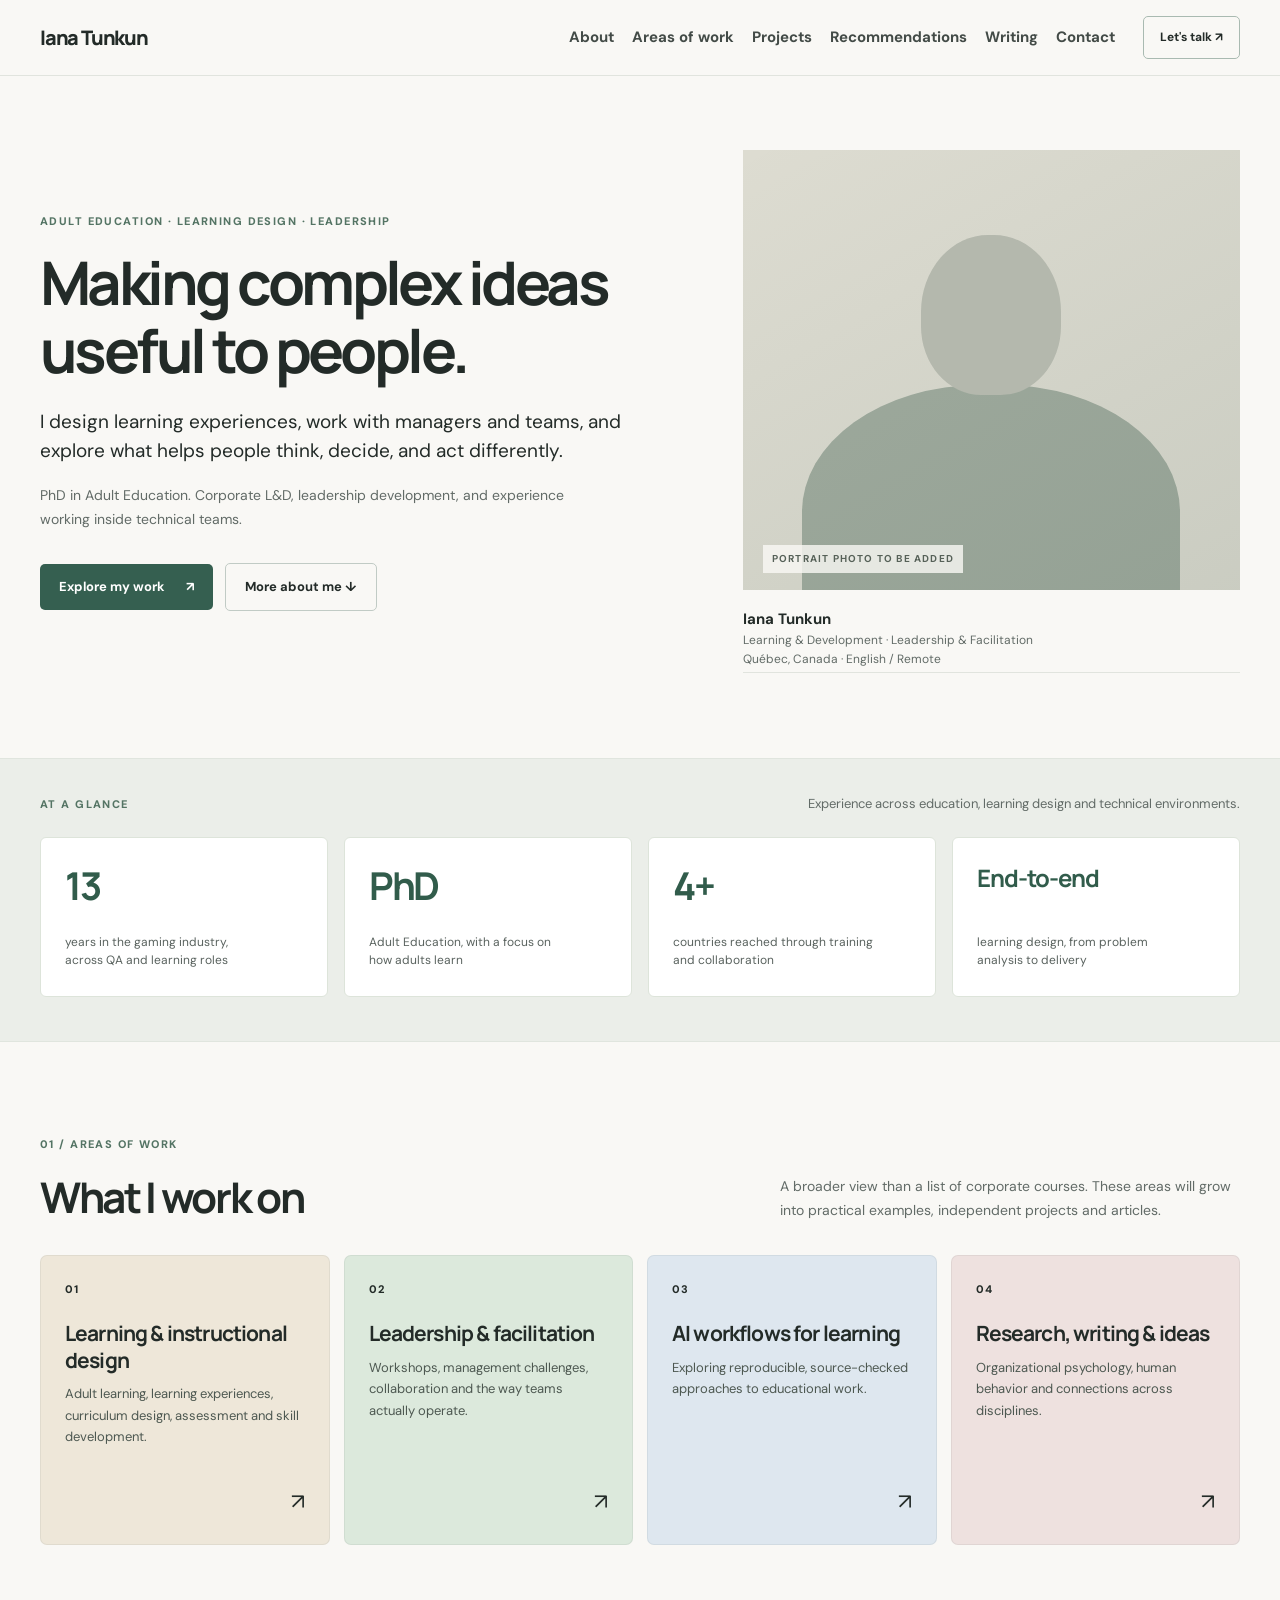
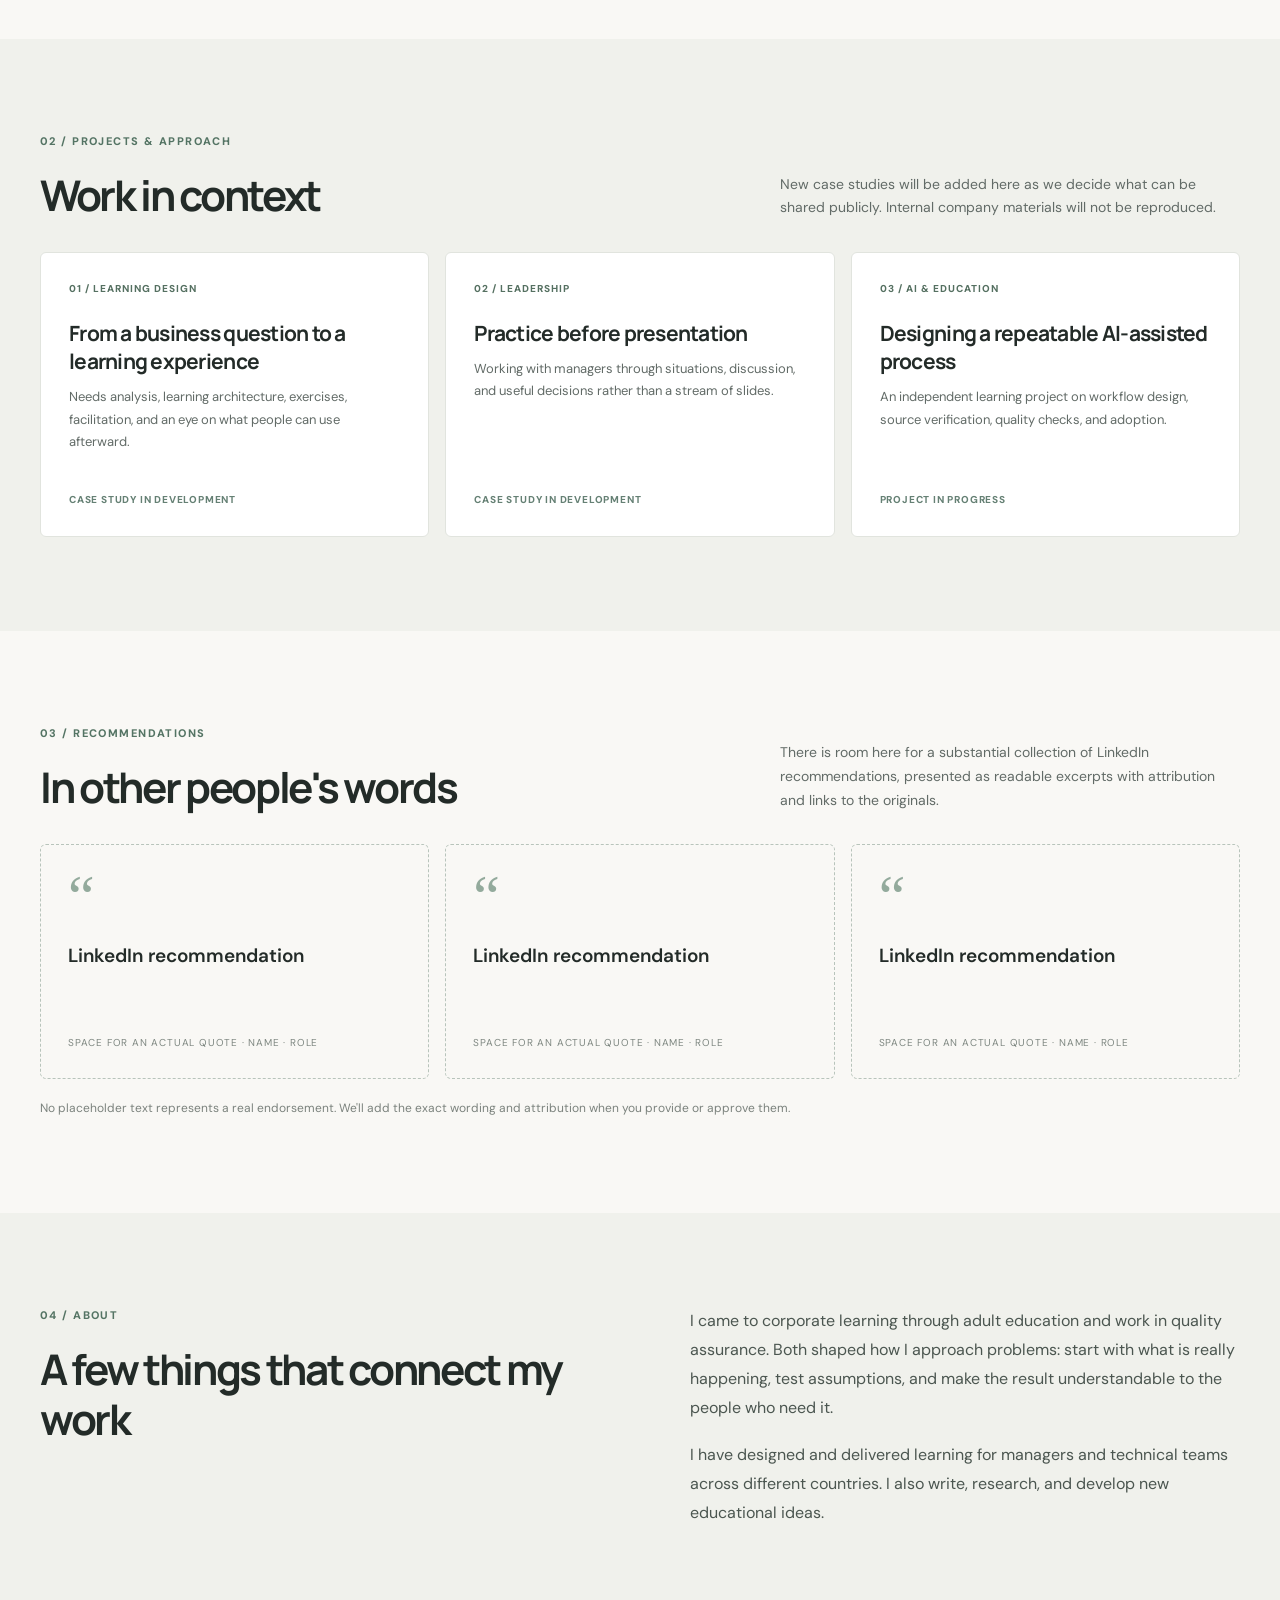
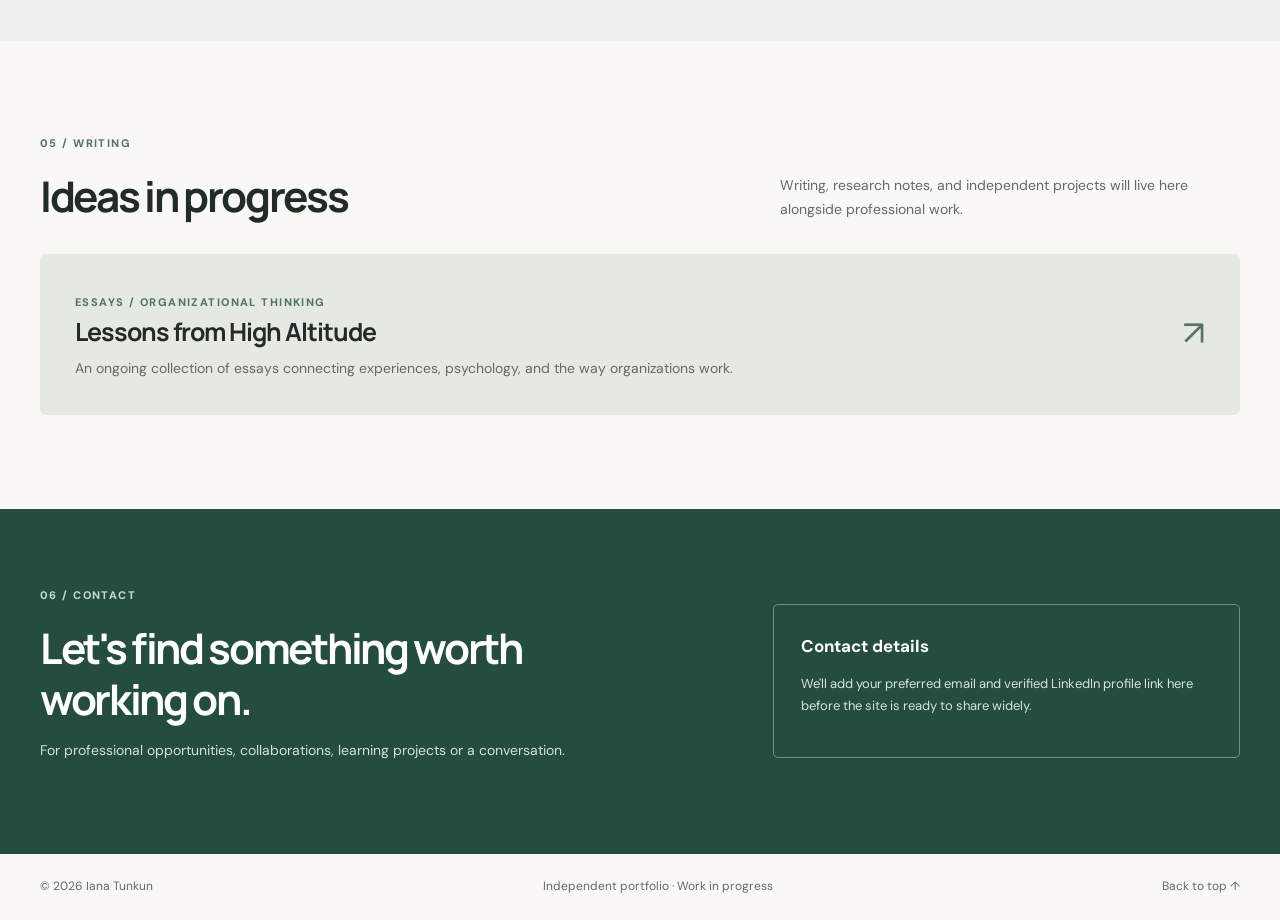
==== commit f23bd7d4: "Remove wordmark dot and improve navigation readability" ====
--- a/index.html
+++ b/index.html
@@ -1,7 +1,7 @@
 <!DOCTYPE html><html lang="en"><head><meta charset="utf-8"><meta name="viewport" content="width=device-width,initial-scale=1"><title>Iana Tunkun | Learning, Leadership & Ideas</title><meta name="description" content="Iana Tunkun — adult education, learning design, leadership development and thoughtful work with complex ideas."><style>@import url('https://fonts.googleapis.com/css2?family=DM+Sans:wght@400;500;600;700&family=Manrope:wght@400;500;600;700;800&display=swap');
-:root{--bg:#f9f8f5;--ink:#232b28;--muted:#626b67;--line:#e1e4de;--accent:#426d5d}*{box-sizing:border-box}html{scroll-behavior:smooth;scroll-padding-top:85px}body{margin:0;background:var(--bg);color:var(--ink);font:15px/1.65 'DM Sans',Arial,sans-serif}a{color:inherit;text-decoration:none}a:focus-visible{outline:3px solid #3b8075;outline-offset:4px}.shell{max-width:1200px;width:calc(100% - 72px);margin:0 auto}.header{position:sticky;top:0;z-index:10;background:rgba(249,248,245,.97);border-bottom:1px solid var(--line);backdrop-filter:blur(10px)}.nav{min-height:75px;display:flex;align-items:center;gap:28px}.brand{font:800 20px/1 Manrope,Arial,sans-serif;letter-spacing:-.06em;white-space:nowrap}.brand span{color:var(--accent)}nav{display:flex;gap:23px;align-items:center;margin-left:auto}nav a{font-size:12px;font-weight:700;white-space:nowrap;color:#434b47}nav a:hover{color:var(--accent)}.header-cta{font-size:12px;font-weight:700;padding:11px 16px;border:1px solid #a9bab1;border-radius:5px;white-space:nowrap}.intro{display:grid;grid-template-columns:minmax(0,1.12fr) minmax(330px,.88fr);gap:70px;padding-top:74px;padding-bottom:85px;align-items:center}.overline{font-size:11px;font-weight:800;line-height:1.5;letter-spacing:.13em;color:#547464;text-transform:uppercase;margin:0 0 20px}.intro h1{font:700 clamp(39px,4.7vw,66px)/1.13 Manrope,Arial,sans-serif;letter-spacing:-.059em;max-width:670px;margin:0 0 23px}.intro-text{font-size:19px;line-height:1.52;max-width:620px;margin:0 0 18px}.intro-detail{font-size:14px;line-height:1.7;color:var(--muted);max-width:570px;margin:0}.intro-actions{display:flex;gap:12px;align-items:center;flex-wrap:wrap;margin-top:32px}.btn{padding:12px 19px;border-radius:5px;font-weight:700;font-size:13px}.btn span{margin-left:18px}.primary{background:#355f50;color:white}.primary:hover{background:#284a3e}.secondary{border:1px solid #c1cbc5}.portrait{margin:0}.portrait-placeholder{height:440px;background:#dddcd1;position:relative;display:flex;justify-content:center;align-items:center;overflow:hidden}.portrait-placeholder:after{content:'';position:absolute;inset:0;background:linear-gradient(150deg,transparent,rgba(37,67,57,.1))}.portrait-placeholder>span{position:absolute;z-index:2;bottom:17px;left:20px;letter-spacing:.12em;font-size:10px;font-weight:700;color:#566158;background:rgba(250,249,246,.8);padding:6px 9px}.portrait-shape{position:absolute;bottom:-15px;width:76%;height:84%}.portrait-head{height:160px;width:140px;border-radius:48% 48% 43% 43%;background:#b4b8ad;margin:0 auto;position:relative;z-index:2}.portrait-shoulders{height:270px;width:100%;background:#a1ac9f;border-radius:47% 47% 0 0;position:absolute;bottom:-50px}.portrait figcaption{padding:18px 0 4px;border-bottom:1px solid var(--line);display:flex;flex-direction:column;line-height:1.55}.portrait figcaption strong{font-size:15px}.portrait figcaption span{font-size:12px;color:var(--muted)}.stats-band{background:#ebeee9;border-block:1px solid #e0e5de;padding:34px 0 44px}.stats-head{display:flex;justify-content:space-between;gap:30px;align-items:center}.stats-head .overline{margin:0}.stats-head>p:last-child{font-size:13px;color:var(--muted);margin:0}.stat-grid{display:grid;grid-template-columns:repeat(4,1fr);gap:16px;margin-top:22px}.stat{background:#fff;padding:27px 24px;min-height:160px;border:1px solid #dde4da;border-radius:6px;display:flex;flex-direction:column;justify-content:space-between;gap:18px}.stat strong{font:700 clamp(28px,3vw,41px)/1.1 Manrope,Arial,sans-serif;letter-spacing:-.065em;color:#315c4b}.stat:last-child strong{font-size:24px;letter-spacing:-.04em}.stat span{font-size:12px;line-height:1.5;color:#59625e;max-width:200px}.section{padding:94px 0}.section-heading{display:flex;align-items:end;justify-content:space-between;gap:50px;margin-bottom:32px}.section-heading>div{min-width:40%}.section-heading h2,.about-layout h2,.contact h2{font:700 clamp(30px,3.3vw,43px)/1.2 Manrope,Arial,sans-serif;letter-spacing:-.055em;margin:0}.section-heading>p{max-width:460px;font-size:14px;color:var(--muted);line-height:1.7;margin:0}.topic-grid{display:grid;grid-template-columns:repeat(4,1fr);gap:14px}.topic-card{border:1px solid rgba(50,65,56,.07);padding:24px;min-height:290px;display:flex;flex-direction:column;border-radius:7px;transition:transform .2s,box-shadow .2s}.topic-card:hover{transform:translateY(-4px);box-shadow:0 12px 24px #344a3510}.topic-number{font-size:11px;font-weight:800;letter-spacing:.12em}.topic-card h3{font:700 21px/1.26 Manrope,Arial,sans-serif;letter-spacing:-.04em;margin:22px 0 10px}.topic-card p{font-size:13px;line-height:1.65;color:#4d5851;margin:0}.card-arrow{font-size:22px;margin-top:auto;align-self:end}.cream{background:#eee7d9}.green{background:#dce9dc}.blue{background:#dee7ef}.rose{background:#eee1df}.alt{background:#f0f1ec}.approach-grid{display:grid;grid-template-columns:repeat(3,1fr);gap:16px}.approach{background:white;border:1px solid var(--line);padding:28px;min-height:285px;border-radius:6px;display:flex;flex-direction:column}.approach>span:first-child{font-size:10px;font-weight:800;letter-spacing:.1em;color:#557061}.approach h3{font:700 21px/1.35 Manrope,Arial,sans-serif;letter-spacing:-.035em;margin:21px 0 11px}.approach p{font-size:13px;line-height:1.7;color:var(--muted);margin:0}.status{display:inline-block;margin-top:auto;padding-top:24px;letter-spacing:.08em;font-weight:800;font-size:10px;color:#658074}.quotes-grid{display:grid;grid-template-columns:repeat(3,1fr);gap:16px}.quote-placeholder{border:1px dashed #b8c4bb;padding:27px;min-height:235px;border-radius:6px;display:flex;flex-direction:column}.quote-icon{font:60px/.8 Georgia,serif;color:#93aa9c}.quote-placeholder p{font-size:19px;font-weight:600;margin:20px 0}.quote-placeholder span:last-child{font-size:10px;letter-spacing:.08em;color:#7e8781;margin-top:auto}.section-note{font-size:12px;color:#7b827d;margin:20px 0 0}.about-layout{display:grid;grid-template-columns:1fr 1fr;gap:100px}.about-layout>div:last-child p{font-size:16px;line-height:1.8;margin:0 0 19px;color:#4b5650}.writing-feature{display:flex;align-items:center;justify-content:space-between;gap:40px;padding:35px;background:#e5e9e2;border-radius:6px}.writing-feature .overline{margin-bottom:12px}.writing-feature h3{font:700 25px Manrope,Arial,sans-serif;letter-spacing:-.04em;margin:0 0 8px}.writing-feature p{font-size:14px;color:var(--muted);margin:0}.feature-arrow{font-size:35px;color:#557464}.contact{padding:78px 0;background:#244d3e;color:#fff}.contact .overline{color:#c6d9ce}.contact-layout{display:grid;grid-template-columns:1.4fr 1fr;gap:80px;align-items:center}.contact h2{max-width:610px}.contact-layout>div:first-child>p:last-child{color:#d2e0d8;font-size:14px}.contact-panel{padding:27px;border:1px solid #739182;border-radius:5px}.contact-panel strong{font-size:17px}.contact-panel p{font-size:13px;line-height:1.7;color:#d6e3da}.footer{padding:23px 0;display:flex;align-items:center;justify-content:space-between;gap:20px;font-size:12px;color:var(--muted)}
+:root{--bg:#f9f8f5;--ink:#232b28;--muted:#626b67;--line:#e1e4de;--accent:#426d5d}*{box-sizing:border-box}html{scroll-behavior:smooth;scroll-padding-top:85px}body{margin:0;background:var(--bg);color:var(--ink);font:15px/1.65 'DM Sans',Arial,sans-serif}a{color:inherit;text-decoration:none}a:focus-visible{outline:3px solid #3b8075;outline-offset:4px}.shell{max-width:1200px;width:calc(100% - 72px);margin:0 auto}.header{position:sticky;top:0;z-index:10;background:rgba(249,248,245,.97);border-bottom:1px solid var(--line);backdrop-filter:blur(10px)}.nav{min-height:75px;display:flex;align-items:center;gap:28px}.brand{font:800 20px/1 Manrope,Arial,sans-serif;letter-spacing:-.06em;white-space:nowrap}.brand span{color:var(--accent)}nav{display:flex;gap:18px;align-items:center;margin-left:auto}nav a{font-size:15px;font-weight:700;white-space:nowrap;color:#434b47}nav a:hover{color:var(--accent)}.header-cta{font-size:12px;font-weight:700;padding:11px 16px;border:1px solid #a9bab1;border-radius:5px;white-space:nowrap}.intro{display:grid;grid-template-columns:minmax(0,1.12fr) minmax(330px,.88fr);gap:70px;padding-top:74px;padding-bottom:85px;align-items:center}.overline{font-size:11px;font-weight:800;line-height:1.5;letter-spacing:.13em;color:#547464;text-transform:uppercase;margin:0 0 20px}.intro h1{font:700 clamp(39px,4.7vw,66px)/1.13 Manrope,Arial,sans-serif;letter-spacing:-.059em;max-width:670px;margin:0 0 23px}.intro-text{font-size:19px;line-height:1.52;max-width:620px;margin:0 0 18px}.intro-detail{font-size:14px;line-height:1.7;color:var(--muted);max-width:570px;margin:0}.intro-actions{display:flex;gap:12px;align-items:center;flex-wrap:wrap;margin-top:32px}.btn{padding:12px 19px;border-radius:5px;font-weight:700;font-size:13px}.btn span{margin-left:18px}.primary{background:#355f50;color:white}.primary:hover{background:#284a3e}.secondary{border:1px solid #c1cbc5}.portrait{margin:0}.portrait-placeholder{height:440px;background:#dddcd1;position:relative;display:flex;justify-content:center;align-items:center;overflow:hidden}.portrait-placeholder:after{content:'';position:absolute;inset:0;background:linear-gradient(150deg,transparent,rgba(37,67,57,.1))}.portrait-placeholder>span{position:absolute;z-index:2;bottom:17px;left:20px;letter-spacing:.12em;font-size:10px;font-weight:700;color:#566158;background:rgba(250,249,246,.8);padding:6px 9px}.portrait-shape{position:absolute;bottom:-15px;width:76%;height:84%}.portrait-head{height:160px;width:140px;border-radius:48% 48% 43% 43%;background:#b4b8ad;margin:0 auto;position:relative;z-index:2}.portrait-shoulders{height:270px;width:100%;background:#a1ac9f;border-radius:47% 47% 0 0;position:absolute;bottom:-50px}.portrait figcaption{padding:18px 0 4px;border-bottom:1px solid var(--line);display:flex;flex-direction:column;line-height:1.55}.portrait figcaption strong{font-size:15px}.portrait figcaption span{font-size:12px;color:var(--muted)}.stats-band{background:#ebeee9;border-block:1px solid #e0e5de;padding:34px 0 44px}.stats-head{display:flex;justify-content:space-between;gap:30px;align-items:center}.stats-head .overline{margin:0}.stats-head>p:last-child{font-size:13px;color:var(--muted);margin:0}.stat-grid{display:grid;grid-template-columns:repeat(4,1fr);gap:16px;margin-top:22px}.stat{background:#fff;padding:27px 24px;min-height:160px;border:1px solid #dde4da;border-radius:6px;display:flex;flex-direction:column;justify-content:space-between;gap:18px}.stat strong{font:700 clamp(28px,3vw,41px)/1.1 Manrope,Arial,sans-serif;letter-spacing:-.065em;color:#315c4b}.stat:last-child strong{font-size:24px;letter-spacing:-.04em}.stat span{font-size:12px;line-height:1.5;color:#59625e;max-width:200px}.section{padding:94px 0}.section-heading{display:flex;align-items:end;justify-content:space-between;gap:50px;margin-bottom:32px}.section-heading>div{min-width:40%}.section-heading h2,.about-layout h2,.contact h2{font:700 clamp(30px,3.3vw,43px)/1.2 Manrope,Arial,sans-serif;letter-spacing:-.055em;margin:0}.section-heading>p{max-width:460px;font-size:14px;color:var(--muted);line-height:1.7;margin:0}.topic-grid{display:grid;grid-template-columns:repeat(4,1fr);gap:14px}.topic-card{border:1px solid rgba(50,65,56,.07);padding:24px;min-height:290px;display:flex;flex-direction:column;border-radius:7px;transition:transform .2s,box-shadow .2s}.topic-card:hover{transform:translateY(-4px);box-shadow:0 12px 24px #344a3510}.topic-number{font-size:11px;font-weight:800;letter-spacing:.12em}.topic-card h3{font:700 21px/1.26 Manrope,Arial,sans-serif;letter-spacing:-.04em;margin:22px 0 10px}.topic-card p{font-size:13px;line-height:1.65;color:#4d5851;margin:0}.card-arrow{font-size:22px;margin-top:auto;align-self:end}.cream{background:#eee7d9}.green{background:#dce9dc}.blue{background:#dee7ef}.rose{background:#eee1df}.alt{background:#f0f1ec}.approach-grid{display:grid;grid-template-columns:repeat(3,1fr);gap:16px}.approach{background:white;border:1px solid var(--line);padding:28px;min-height:285px;border-radius:6px;display:flex;flex-direction:column}.approach>span:first-child{font-size:10px;font-weight:800;letter-spacing:.1em;color:#557061}.approach h3{font:700 21px/1.35 Manrope,Arial,sans-serif;letter-spacing:-.035em;margin:21px 0 11px}.approach p{font-size:13px;line-height:1.7;color:var(--muted);margin:0}.status{display:inline-block;margin-top:auto;padding-top:24px;letter-spacing:.08em;font-weight:800;font-size:10px;color:#658074}.quotes-grid{display:grid;grid-template-columns:repeat(3,1fr);gap:16px}.quote-placeholder{border:1px dashed #b8c4bb;padding:27px;min-height:235px;border-radius:6px;display:flex;flex-direction:column}.quote-icon{font:60px/.8 Georgia,serif;color:#93aa9c}.quote-placeholder p{font-size:19px;font-weight:600;margin:20px 0}.quote-placeholder span:last-child{font-size:10px;letter-spacing:.08em;color:#7e8781;margin-top:auto}.section-note{font-size:12px;color:#7b827d;margin:20px 0 0}.about-layout{display:grid;grid-template-columns:1fr 1fr;gap:100px}.about-layout>div:last-child p{font-size:16px;line-height:1.8;margin:0 0 19px;color:#4b5650}.writing-feature{display:flex;align-items:center;justify-content:space-between;gap:40px;padding:35px;background:#e5e9e2;border-radius:6px}.writing-feature .overline{margin-bottom:12px}.writing-feature h3{font:700 25px Manrope,Arial,sans-serif;letter-spacing:-.04em;margin:0 0 8px}.writing-feature p{font-size:14px;color:var(--muted);margin:0}.feature-arrow{font-size:35px;color:#557464}.contact{padding:78px 0;background:#244d3e;color:#fff}.contact .overline{color:#c6d9ce}.contact-layout{display:grid;grid-template-columns:1.4fr 1fr;gap:80px;align-items:center}.contact h2{max-width:610px}.contact-layout>div:first-child>p:last-child{color:#d2e0d8;font-size:14px}.contact-panel{padding:27px;border:1px solid #739182;border-radius:5px}.contact-panel strong{font-size:17px}.contact-panel p{font-size:13px;line-height:1.7;color:#d6e3da}.footer{padding:23px 0;display:flex;align-items:center;justify-content:space-between;gap:20px;font-size:12px;color:var(--muted)}
 @media(max-width:1060px){.nav{flex-wrap:wrap;padding:17px 0;gap:12px 20px}.nav nav{order:3;flex-basis:100%;justify-content:center;flex-wrap:wrap;gap:12px 20px}.header-cta{margin-left:auto}.intro{gap:35px}.topic-grid{grid-template-columns:repeat(2,1fr)}.topic-card{min-height:250px}.stat-grid{grid-template-columns:repeat(2,1fr)}}@media(max-width:700px){.shell{width:calc(100% - 36px)}.header{position:relative}.nav nav{justify-content:flex-start}.intro{grid-template-columns:1fr;gap:40px;padding-top:55px}.intro h1{font-size:clamp(38px,9vw,54px)}.intro-text{font-size:17px}.portrait-placeholder{height:440px}.stat-grid{gap:10px}.stat{min-height:140px;padding:19px}.stats-head{align-items:flex-start;flex-direction:column;gap:5px}.section{padding:65px 0}.section-heading{display:block}.section-heading>p{margin-top:15px}.topic-grid,.approach-grid,.quotes-grid,.about-layout,.contact-layout{grid-template-columns:1fr}.about-layout,.contact-layout{gap:26px}.topic-card{min-height:205px}.approach{min-height:240px}.quote-placeholder{min-height:190px}.writing-feature{padding:24px}.footer{flex-wrap:wrap}}@media(prefers-reduced-motion:reduce){html{scroll-behavior:auto}*{transition:none!important}}</style></head><body>
-<header class="header"><div class="shell nav"><a href="#home" class="brand">Iana Tunkun<span>.</span></a><nav aria-label="Main navigation"><a href="#about">About</a><a href="#topics">Areas of work</a><a href="#work">Projects</a><a href="#recommendations">Recommendations</a><a href="#writing">Writing</a><a href="#contact">Contact</a></nav><a class="header-cta" href="#contact">Let's talk ↗</a></div></header>
+<header class="header"><div class="shell nav"><a href="#home" class="brand">Iana Tunkun</a><nav aria-label="Main navigation"><a href="#about">About</a><a href="#topics">Areas of work</a><a href="#work">Projects</a><a href="#recommendations">Recommendations</a><a href="#writing">Writing</a><a href="#contact">Contact</a></nav><a class="header-cta" href="#contact">Let's talk ↗</a></div></header>
 <main id="home"><section class="intro shell" aria-labelledby="intro-title"><div class="intro-copy"><p class="overline">ADULT EDUCATION · LEARNING DESIGN · LEADERSHIP</p><h1 id="intro-title">Making complex ideas useful to people.</h1><p class="intro-text">I design learning experiences, work with managers and teams, and explore what helps people think, decide, and act differently.</p><p class="intro-detail">PhD in Adult Education. Corporate L&D, leadership development, and experience working inside technical teams.</p><div class="intro-actions"><a class="btn primary" href="#topics">Explore my work <span>↗</span></a><a class="btn secondary" href="#about">More about me ↓</a></div></div><figure class="portrait"><div class="portrait-placeholder"><div class="portrait-shape"><div class="portrait-head"></div><div class="portrait-shoulders"></div></div><span>PORTRAIT PHOTO TO BE ADDED</span></div><figcaption><strong>Iana Tunkun</strong><span>Learning & Development · Leadership & Facilitation</span><span>Québec, Canada · English / Remote</span></figcaption></figure></section>
 <section class="stats-band"><div class="shell"><div class="stats-head"><p class="overline">AT A GLANCE</p><p>Experience across education, learning design and technical environments.</p></div><div class="stat-grid"><article class="stat"><strong>13</strong><span>years in the gaming industry, across QA and learning roles</span></article><article class="stat"><strong>PhD</strong><span>Adult Education, with a focus on how adults learn</span></article><article class="stat"><strong>4+</strong><span>countries reached through training and collaboration</span></article><article class="stat"><strong>End-to-end</strong><span>learning design, from problem analysis to delivery</span></article></div></div></section>
 <section class="section shell" id="topics"><div class="section-heading"><div><p class="overline">01 / AREAS OF WORK</p><h2>What I work on</h2></div><p>A broader view than a list of corporate courses. These areas will grow into practical examples, independent projects and articles.</p></div><div class="topic-grid">
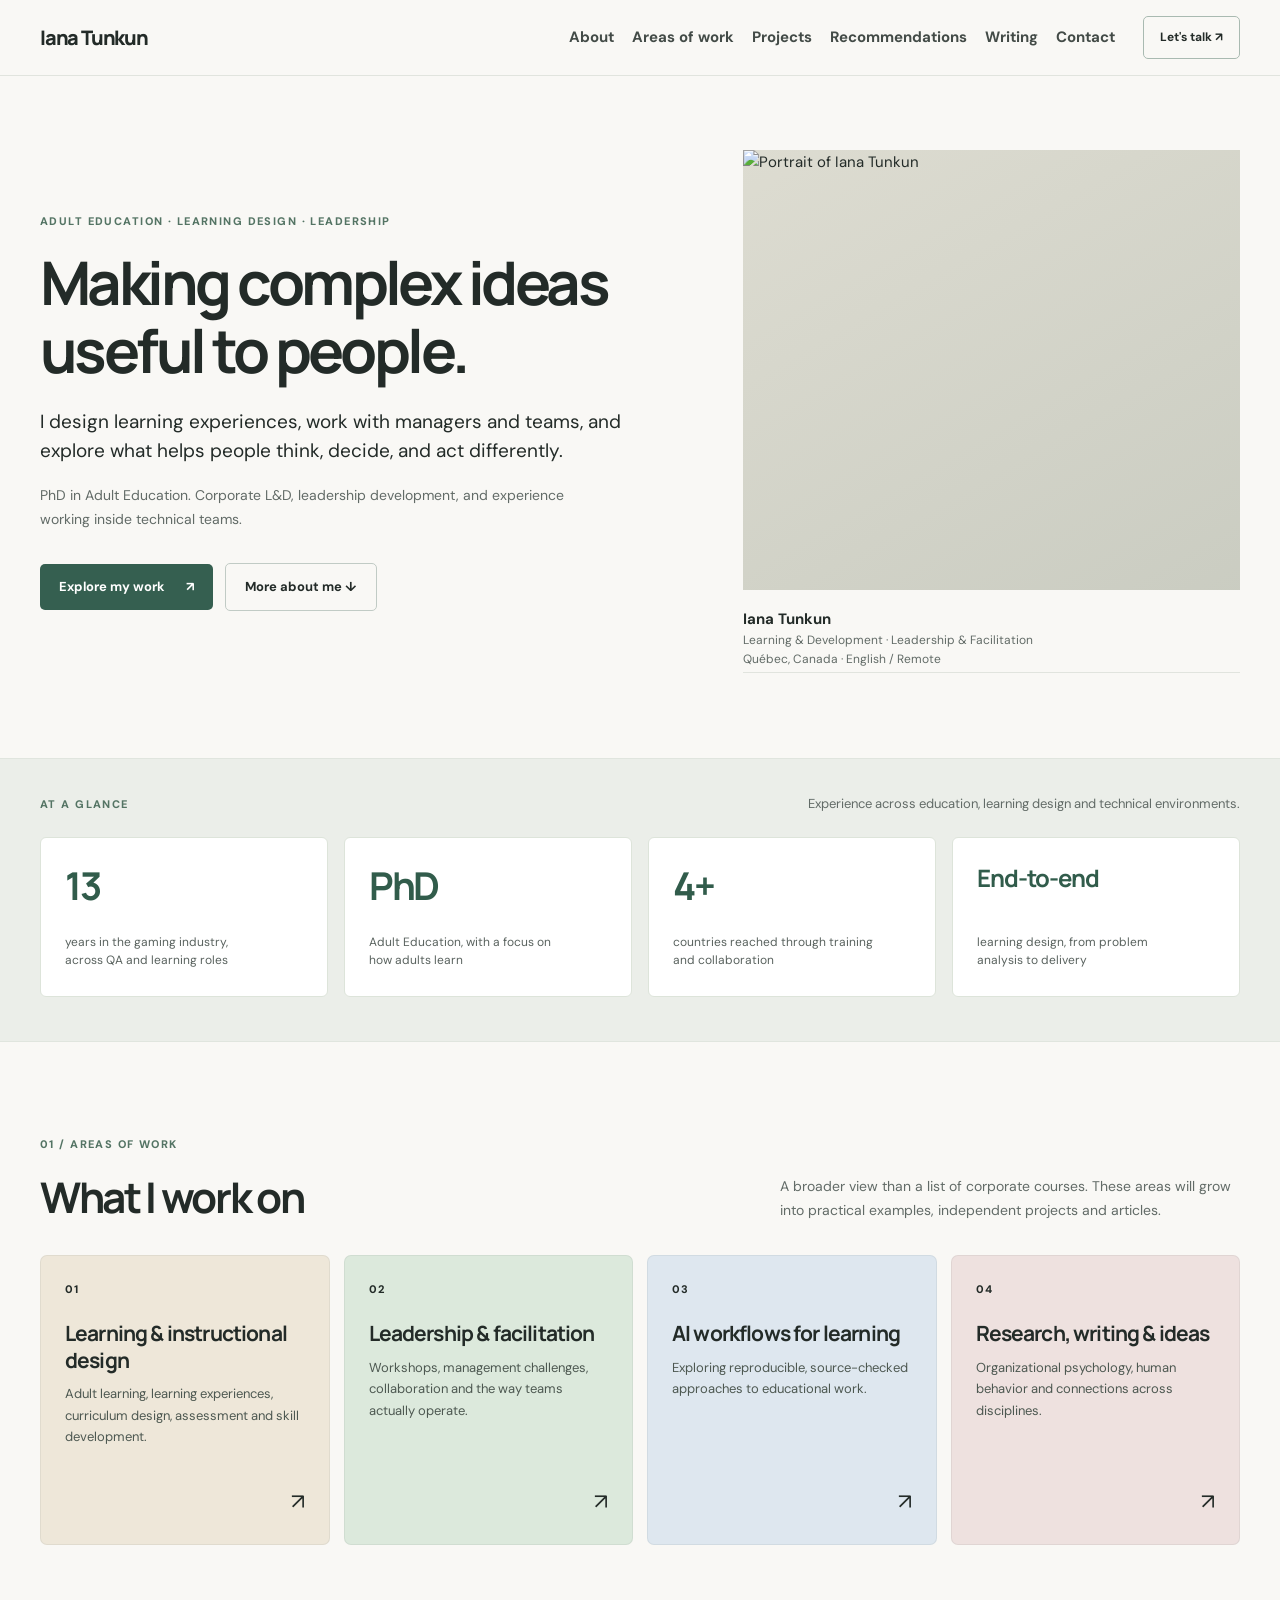
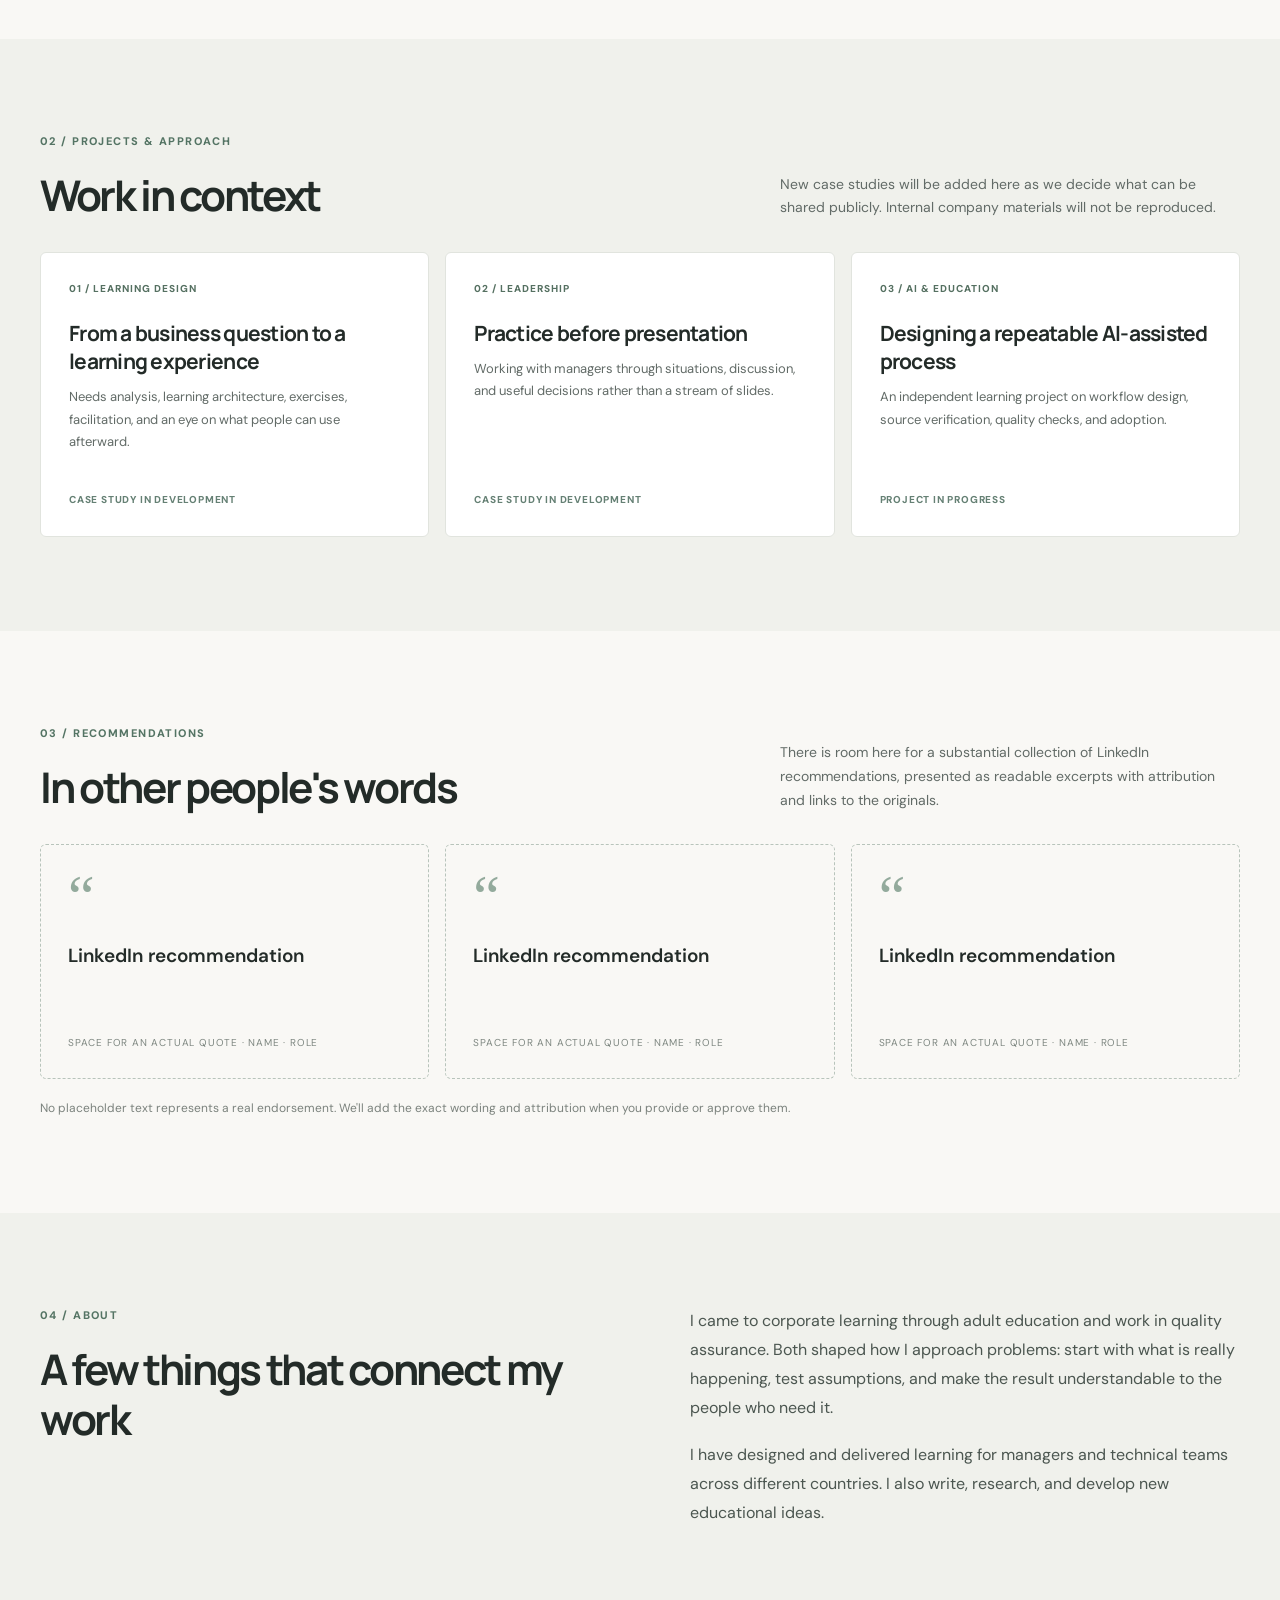
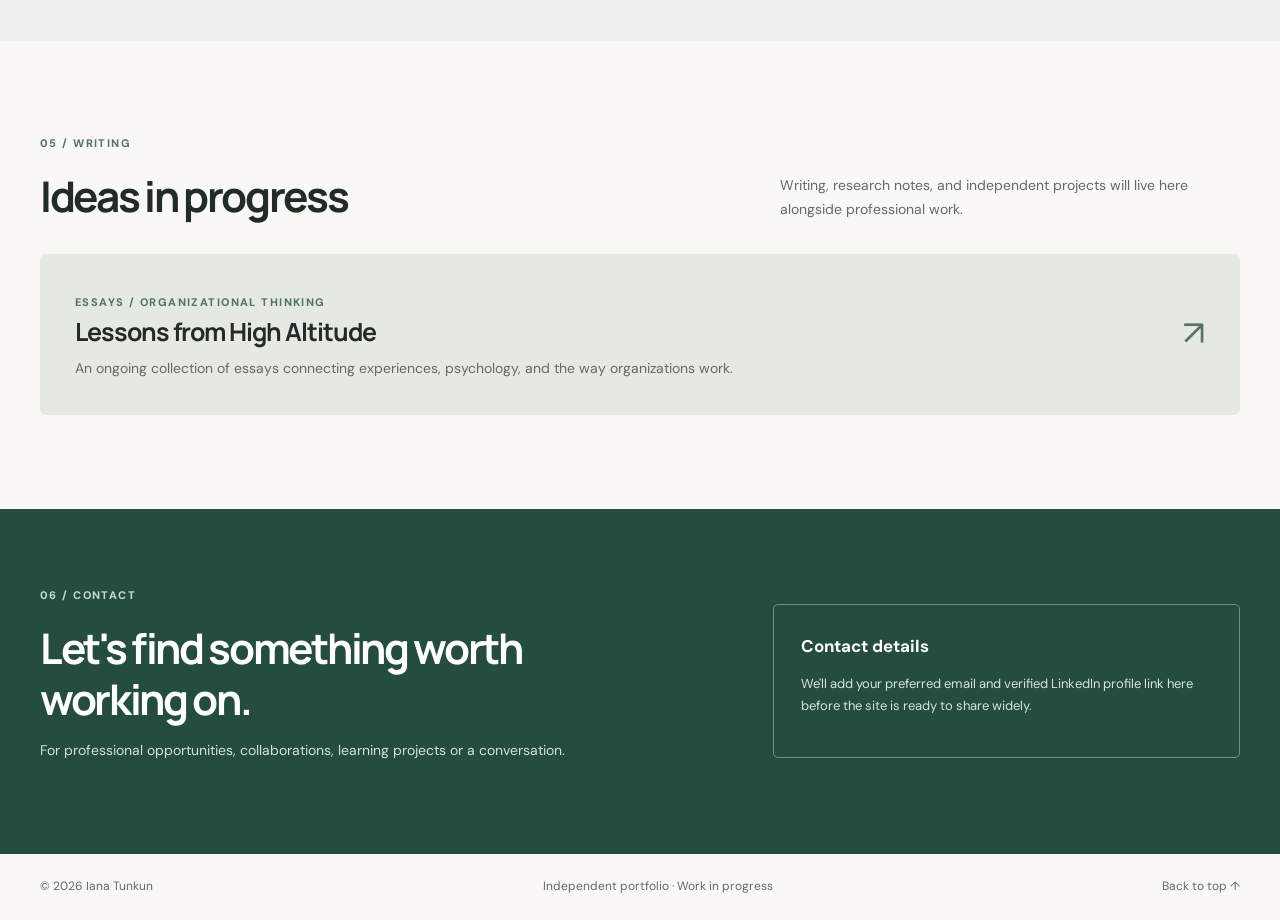
==== commit 22df92b1: "Prepare hero portrait for user-selected photograph" ====
--- a/index.html
+++ b/index.html
@@ -1,8 +1,8 @@
 <!DOCTYPE html><html lang="en"><head><meta charset="utf-8"><meta name="viewport" content="width=device-width,initial-scale=1"><title>Iana Tunkun | Learning, Leadership & Ideas</title><meta name="description" content="Iana Tunkun — adult education, learning design, leadership development and thoughtful work with complex ideas."><style>@import url('https://fonts.googleapis.com/css2?family=DM+Sans:wght@400;500;600;700&family=Manrope:wght@400;500;600;700;800&display=swap');
-:root{--bg:#f9f8f5;--ink:#232b28;--muted:#626b67;--line:#e1e4de;--accent:#426d5d}*{box-sizing:border-box}html{scroll-behavior:smooth;scroll-padding-top:85px}body{margin:0;background:var(--bg);color:var(--ink);font:15px/1.65 'DM Sans',Arial,sans-serif}a{color:inherit;text-decoration:none}a:focus-visible{outline:3px solid #3b8075;outline-offset:4px}.shell{max-width:1200px;width:calc(100% - 72px);margin:0 auto}.header{position:sticky;top:0;z-index:10;background:rgba(249,248,245,.97);border-bottom:1px solid var(--line);backdrop-filter:blur(10px)}.nav{min-height:75px;display:flex;align-items:center;gap:28px}.brand{font:800 20px/1 Manrope,Arial,sans-serif;letter-spacing:-.06em;white-space:nowrap}.brand span{color:var(--accent)}nav{display:flex;gap:18px;align-items:center;margin-left:auto}nav a{font-size:15px;font-weight:700;white-space:nowrap;color:#434b47}nav a:hover{color:var(--accent)}.header-cta{font-size:12px;font-weight:700;padding:11px 16px;border:1px solid #a9bab1;border-radius:5px;white-space:nowrap}.intro{display:grid;grid-template-columns:minmax(0,1.12fr) minmax(330px,.88fr);gap:70px;padding-top:74px;padding-bottom:85px;align-items:center}.overline{font-size:11px;font-weight:800;line-height:1.5;letter-spacing:.13em;color:#547464;text-transform:uppercase;margin:0 0 20px}.intro h1{font:700 clamp(39px,4.7vw,66px)/1.13 Manrope,Arial,sans-serif;letter-spacing:-.059em;max-width:670px;margin:0 0 23px}.intro-text{font-size:19px;line-height:1.52;max-width:620px;margin:0 0 18px}.intro-detail{font-size:14px;line-height:1.7;color:var(--muted);max-width:570px;margin:0}.intro-actions{display:flex;gap:12px;align-items:center;flex-wrap:wrap;margin-top:32px}.btn{padding:12px 19px;border-radius:5px;font-weight:700;font-size:13px}.btn span{margin-left:18px}.primary{background:#355f50;color:white}.primary:hover{background:#284a3e}.secondary{border:1px solid #c1cbc5}.portrait{margin:0}.portrait-placeholder{height:440px;background:#dddcd1;position:relative;display:flex;justify-content:center;align-items:center;overflow:hidden}.portrait-placeholder:after{content:'';position:absolute;inset:0;background:linear-gradient(150deg,transparent,rgba(37,67,57,.1))}.portrait-placeholder>span{position:absolute;z-index:2;bottom:17px;left:20px;letter-spacing:.12em;font-size:10px;font-weight:700;color:#566158;background:rgba(250,249,246,.8);padding:6px 9px}.portrait-shape{position:absolute;bottom:-15px;width:76%;height:84%}.portrait-head{height:160px;width:140px;border-radius:48% 48% 43% 43%;background:#b4b8ad;margin:0 auto;position:relative;z-index:2}.portrait-shoulders{height:270px;width:100%;background:#a1ac9f;border-radius:47% 47% 0 0;position:absolute;bottom:-50px}.portrait figcaption{padding:18px 0 4px;border-bottom:1px solid var(--line);display:flex;flex-direction:column;line-height:1.55}.portrait figcaption strong{font-size:15px}.portrait figcaption span{font-size:12px;color:var(--muted)}.stats-band{background:#ebeee9;border-block:1px solid #e0e5de;padding:34px 0 44px}.stats-head{display:flex;justify-content:space-between;gap:30px;align-items:center}.stats-head .overline{margin:0}.stats-head>p:last-child{font-size:13px;color:var(--muted);margin:0}.stat-grid{display:grid;grid-template-columns:repeat(4,1fr);gap:16px;margin-top:22px}.stat{background:#fff;padding:27px 24px;min-height:160px;border:1px solid #dde4da;border-radius:6px;display:flex;flex-direction:column;justify-content:space-between;gap:18px}.stat strong{font:700 clamp(28px,3vw,41px)/1.1 Manrope,Arial,sans-serif;letter-spacing:-.065em;color:#315c4b}.stat:last-child strong{font-size:24px;letter-spacing:-.04em}.stat span{font-size:12px;line-height:1.5;color:#59625e;max-width:200px}.section{padding:94px 0}.section-heading{display:flex;align-items:end;justify-content:space-between;gap:50px;margin-bottom:32px}.section-heading>div{min-width:40%}.section-heading h2,.about-layout h2,.contact h2{font:700 clamp(30px,3.3vw,43px)/1.2 Manrope,Arial,sans-serif;letter-spacing:-.055em;margin:0}.section-heading>p{max-width:460px;font-size:14px;color:var(--muted);line-height:1.7;margin:0}.topic-grid{display:grid;grid-template-columns:repeat(4,1fr);gap:14px}.topic-card{border:1px solid rgba(50,65,56,.07);padding:24px;min-height:290px;display:flex;flex-direction:column;border-radius:7px;transition:transform .2s,box-shadow .2s}.topic-card:hover{transform:translateY(-4px);box-shadow:0 12px 24px #344a3510}.topic-number{font-size:11px;font-weight:800;letter-spacing:.12em}.topic-card h3{font:700 21px/1.26 Manrope,Arial,sans-serif;letter-spacing:-.04em;margin:22px 0 10px}.topic-card p{font-size:13px;line-height:1.65;color:#4d5851;margin:0}.card-arrow{font-size:22px;margin-top:auto;align-self:end}.cream{background:#eee7d9}.green{background:#dce9dc}.blue{background:#dee7ef}.rose{background:#eee1df}.alt{background:#f0f1ec}.approach-grid{display:grid;grid-template-columns:repeat(3,1fr);gap:16px}.approach{background:white;border:1px solid var(--line);padding:28px;min-height:285px;border-radius:6px;display:flex;flex-direction:column}.approach>span:first-child{font-size:10px;font-weight:800;letter-spacing:.1em;color:#557061}.approach h3{font:700 21px/1.35 Manrope,Arial,sans-serif;letter-spacing:-.035em;margin:21px 0 11px}.approach p{font-size:13px;line-height:1.7;color:var(--muted);margin:0}.status{display:inline-block;margin-top:auto;padding-top:24px;letter-spacing:.08em;font-weight:800;font-size:10px;color:#658074}.quotes-grid{display:grid;grid-template-columns:repeat(3,1fr);gap:16px}.quote-placeholder{border:1px dashed #b8c4bb;padding:27px;min-height:235px;border-radius:6px;display:flex;flex-direction:column}.quote-icon{font:60px/.8 Georgia,serif;color:#93aa9c}.quote-placeholder p{font-size:19px;font-weight:600;margin:20px 0}.quote-placeholder span:last-child{font-size:10px;letter-spacing:.08em;color:#7e8781;margin-top:auto}.section-note{font-size:12px;color:#7b827d;margin:20px 0 0}.about-layout{display:grid;grid-template-columns:1fr 1fr;gap:100px}.about-layout>div:last-child p{font-size:16px;line-height:1.8;margin:0 0 19px;color:#4b5650}.writing-feature{display:flex;align-items:center;justify-content:space-between;gap:40px;padding:35px;background:#e5e9e2;border-radius:6px}.writing-feature .overline{margin-bottom:12px}.writing-feature h3{font:700 25px Manrope,Arial,sans-serif;letter-spacing:-.04em;margin:0 0 8px}.writing-feature p{font-size:14px;color:var(--muted);margin:0}.feature-arrow{font-size:35px;color:#557464}.contact{padding:78px 0;background:#244d3e;color:#fff}.contact .overline{color:#c6d9ce}.contact-layout{display:grid;grid-template-columns:1.4fr 1fr;gap:80px;align-items:center}.contact h2{max-width:610px}.contact-layout>div:first-child>p:last-child{color:#d2e0d8;font-size:14px}.contact-panel{padding:27px;border:1px solid #739182;border-radius:5px}.contact-panel strong{font-size:17px}.contact-panel p{font-size:13px;line-height:1.7;color:#d6e3da}.footer{padding:23px 0;display:flex;align-items:center;justify-content:space-between;gap:20px;font-size:12px;color:var(--muted)}
+:root{--bg:#f9f8f5;--ink:#232b28;--muted:#626b67;--line:#e1e4de;--accent:#426d5d}*{box-sizing:border-box}html{scroll-behavior:smooth;scroll-padding-top:85px}body{margin:0;background:var(--bg);color:var(--ink);font:15px/1.65 'DM Sans',Arial,sans-serif}a{color:inherit;text-decoration:none}a:focus-visible{outline:3px solid #3b8075;outline-offset:4px}.shell{max-width:1200px;width:calc(100% - 72px);margin:0 auto}.header{position:sticky;top:0;z-index:10;background:rgba(249,248,245,.97);border-bottom:1px solid var(--line);backdrop-filter:blur(10px)}.nav{min-height:75px;display:flex;align-items:center;gap:28px}.brand{font:800 20px/1 Manrope,Arial,sans-serif;letter-spacing:-.06em;white-space:nowrap}.brand span{color:var(--accent)}nav{display:flex;gap:18px;align-items:center;margin-left:auto}nav a{font-size:15px;font-weight:700;white-space:nowrap;color:#434b47}nav a:hover{color:var(--accent)}.header-cta{font-size:12px;font-weight:700;padding:11px 16px;border:1px solid #a9bab1;border-radius:5px;white-space:nowrap}.intro{display:grid;grid-template-columns:minmax(0,1.12fr) minmax(330px,.88fr);gap:70px;padding-top:74px;padding-bottom:85px;align-items:center}.overline{font-size:11px;font-weight:800;line-height:1.5;letter-spacing:.13em;color:#547464;text-transform:uppercase;margin:0 0 20px}.intro h1{font:700 clamp(39px,4.7vw,66px)/1.13 Manrope,Arial,sans-serif;letter-spacing:-.059em;max-width:670px;margin:0 0 23px}.intro-text{font-size:19px;line-height:1.52;max-width:620px;margin:0 0 18px}.intro-detail{font-size:14px;line-height:1.7;color:var(--muted);max-width:570px;margin:0}.intro-actions{display:flex;gap:12px;align-items:center;flex-wrap:wrap;margin-top:32px}.btn{padding:12px 19px;border-radius:5px;font-weight:700;font-size:13px}.btn span{margin-left:18px}.primary{background:#355f50;color:white}.primary:hover{background:#284a3e}.secondary{border:1px solid #c1cbc5}.portrait{margin:0}.portrait-placeholder{height:440px;background:#dddcd1;position:relative;display:flex;justify-content:center;align-items:center;overflow:hidden}.portrait-photo{display:block;width:100%;height:100%;object-fit:cover;object-position:center 25%}.portrait-placeholder:after{content:'';position:absolute;inset:0;background:linear-gradient(150deg,transparent,rgba(37,67,57,.1))}.portrait-placeholder>span{position:absolute;z-index:2;bottom:17px;left:20px;letter-spacing:.12em;font-size:10px;font-weight:700;color:#566158;background:rgba(250,249,246,.8);padding:6px 9px}.portrait-shape{position:absolute;bottom:-15px;width:76%;height:84%}.portrait-head{height:160px;width:140px;border-radius:48% 48% 43% 43%;background:#b4b8ad;margin:0 auto;position:relative;z-index:2}.portrait-shoulders{height:270px;width:100%;background:#a1ac9f;border-radius:47% 47% 0 0;position:absolute;bottom:-50px}.portrait figcaption{padding:18px 0 4px;border-bottom:1px solid var(--line);display:flex;flex-direction:column;line-height:1.55}.portrait figcaption strong{font-size:15px}.portrait figcaption span{font-size:12px;color:var(--muted)}.stats-band{background:#ebeee9;border-block:1px solid #e0e5de;padding:34px 0 44px}.stats-head{display:flex;justify-content:space-between;gap:30px;align-items:center}.stats-head .overline{margin:0}.stats-head>p:last-child{font-size:13px;color:var(--muted);margin:0}.stat-grid{display:grid;grid-template-columns:repeat(4,1fr);gap:16px;margin-top:22px}.stat{background:#fff;padding:27px 24px;min-height:160px;border:1px solid #dde4da;border-radius:6px;display:flex;flex-direction:column;justify-content:space-between;gap:18px}.stat strong{font:700 clamp(28px,3vw,41px)/1.1 Manrope,Arial,sans-serif;letter-spacing:-.065em;color:#315c4b}.stat:last-child strong{font-size:24px;letter-spacing:-.04em}.stat span{font-size:12px;line-height:1.5;color:#59625e;max-width:200px}.section{padding:94px 0}.section-heading{display:flex;align-items:end;justify-content:space-between;gap:50px;margin-bottom:32px}.section-heading>div{min-width:40%}.section-heading h2,.about-layout h2,.contact h2{font:700 clamp(30px,3.3vw,43px)/1.2 Manrope,Arial,sans-serif;letter-spacing:-.055em;margin:0}.section-heading>p{max-width:460px;font-size:14px;color:var(--muted);line-height:1.7;margin:0}.topic-grid{display:grid;grid-template-columns:repeat(4,1fr);gap:14px}.topic-card{border:1px solid rgba(50,65,56,.07);padding:24px;min-height:290px;display:flex;flex-direction:column;border-radius:7px;transition:transform .2s,box-shadow .2s}.topic-card:hover{transform:translateY(-4px);box-shadow:0 12px 24px #344a3510}.topic-number{font-size:11px;font-weight:800;letter-spacing:.12em}.topic-card h3{font:700 21px/1.26 Manrope,Arial,sans-serif;letter-spacing:-.04em;margin:22px 0 10px}.topic-card p{font-size:13px;line-height:1.65;color:#4d5851;margin:0}.card-arrow{font-size:22px;margin-top:auto;align-self:end}.cream{background:#eee7d9}.green{background:#dce9dc}.blue{background:#dee7ef}.rose{background:#eee1df}.alt{background:#f0f1ec}.approach-grid{display:grid;grid-template-columns:repeat(3,1fr);gap:16px}.approach{background:white;border:1px solid var(--line);padding:28px;min-height:285px;border-radius:6px;display:flex;flex-direction:column}.approach>span:first-child{font-size:10px;font-weight:800;letter-spacing:.1em;color:#557061}.approach h3{font:700 21px/1.35 Manrope,Arial,sans-serif;letter-spacing:-.035em;margin:21px 0 11px}.approach p{font-size:13px;line-height:1.7;color:var(--muted);margin:0}.status{display:inline-block;margin-top:auto;padding-top:24px;letter-spacing:.08em;font-weight:800;font-size:10px;color:#658074}.quotes-grid{display:grid;grid-template-columns:repeat(3,1fr);gap:16px}.quote-placeholder{border:1px dashed #b8c4bb;padding:27px;min-height:235px;border-radius:6px;display:flex;flex-direction:column}.quote-icon{font:60px/.8 Georgia,serif;color:#93aa9c}.quote-placeholder p{font-size:19px;font-weight:600;margin:20px 0}.quote-placeholder span:last-child{font-size:10px;letter-spacing:.08em;color:#7e8781;margin-top:auto}.section-note{font-size:12px;color:#7b827d;margin:20px 0 0}.about-layout{display:grid;grid-template-columns:1fr 1fr;gap:100px}.about-layout>div:last-child p{font-size:16px;line-height:1.8;margin:0 0 19px;color:#4b5650}.writing-feature{display:flex;align-items:center;justify-content:space-between;gap:40px;padding:35px;background:#e5e9e2;border-radius:6px}.writing-feature .overline{margin-bottom:12px}.writing-feature h3{font:700 25px Manrope,Arial,sans-serif;letter-spacing:-.04em;margin:0 0 8px}.writing-feature p{font-size:14px;color:var(--muted);margin:0}.feature-arrow{font-size:35px;color:#557464}.contact{padding:78px 0;background:#244d3e;color:#fff}.contact .overline{color:#c6d9ce}.contact-layout{display:grid;grid-template-columns:1.4fr 1fr;gap:80px;align-items:center}.contact h2{max-width:610px}.contact-layout>div:first-child>p:last-child{color:#d2e0d8;font-size:14px}.contact-panel{padding:27px;border:1px solid #739182;border-radius:5px}.contact-panel strong{font-size:17px}.contact-panel p{font-size:13px;line-height:1.7;color:#d6e3da}.footer{padding:23px 0;display:flex;align-items:center;justify-content:space-between;gap:20px;font-size:12px;color:var(--muted)}
 @media(max-width:1060px){.nav{flex-wrap:wrap;padding:17px 0;gap:12px 20px}.nav nav{order:3;flex-basis:100%;justify-content:center;flex-wrap:wrap;gap:12px 20px}.header-cta{margin-left:auto}.intro{gap:35px}.topic-grid{grid-template-columns:repeat(2,1fr)}.topic-card{min-height:250px}.stat-grid{grid-template-columns:repeat(2,1fr)}}@media(max-width:700px){.shell{width:calc(100% - 36px)}.header{position:relative}.nav nav{justify-content:flex-start}.intro{grid-template-columns:1fr;gap:40px;padding-top:55px}.intro h1{font-size:clamp(38px,9vw,54px)}.intro-text{font-size:17px}.portrait-placeholder{height:440px}.stat-grid{gap:10px}.stat{min-height:140px;padding:19px}.stats-head{align-items:flex-start;flex-direction:column;gap:5px}.section{padding:65px 0}.section-heading{display:block}.section-heading>p{margin-top:15px}.topic-grid,.approach-grid,.quotes-grid,.about-layout,.contact-layout{grid-template-columns:1fr}.about-layout,.contact-layout{gap:26px}.topic-card{min-height:205px}.approach{min-height:240px}.quote-placeholder{min-height:190px}.writing-feature{padding:24px}.footer{flex-wrap:wrap}}@media(prefers-reduced-motion:reduce){html{scroll-behavior:auto}*{transition:none!important}}</style></head><body>
 <header class="header"><div class="shell nav"><a href="#home" class="brand">Iana Tunkun</a><nav aria-label="Main navigation"><a href="#about">About</a><a href="#topics">Areas of work</a><a href="#work">Projects</a><a href="#recommendations">Recommendations</a><a href="#writing">Writing</a><a href="#contact">Contact</a></nav><a class="header-cta" href="#contact">Let's talk ↗</a></div></header>
-<main id="home"><section class="intro shell" aria-labelledby="intro-title"><div class="intro-copy"><p class="overline">ADULT EDUCATION · LEARNING DESIGN · LEADERSHIP</p><h1 id="intro-title">Making complex ideas useful to people.</h1><p class="intro-text">I design learning experiences, work with managers and teams, and explore what helps people think, decide, and act differently.</p><p class="intro-detail">PhD in Adult Education. Corporate L&D, leadership development, and experience working inside technical teams.</p><div class="intro-actions"><a class="btn primary" href="#topics">Explore my work <span>↗</span></a><a class="btn secondary" href="#about">More about me ↓</a></div></div><figure class="portrait"><div class="portrait-placeholder"><div class="portrait-shape"><div class="portrait-head"></div><div class="portrait-shoulders"></div></div><span>PORTRAIT PHOTO TO BE ADDED</span></div><figcaption><strong>Iana Tunkun</strong><span>Learning & Development · Leadership & Facilitation</span><span>Québec, Canada · English / Remote</span></figcaption></figure></section>
+<main id="home"><section class="intro shell" aria-labelledby="intro-title"><div class="intro-copy"><p class="overline">ADULT EDUCATION · LEARNING DESIGN · LEADERSHIP</p><h1 id="intro-title">Making complex ideas useful to people.</h1><p class="intro-text">I design learning experiences, work with managers and teams, and explore what helps people think, decide, and act differently.</p><p class="intro-detail">PhD in Adult Education. Corporate L&D, leadership development, and experience working inside technical teams.</p><div class="intro-actions"><a class="btn primary" href="#topics">Explore my work <span>↗</span></a><a class="btn secondary" href="#about">More about me ↓</a></div></div><figure class="portrait"><div class="portrait-placeholder"><img class="portrait-photo" src="portrait.jpg" alt="Portrait of Iana Tunkun" width="780" height="1040"></div><figcaption><strong>Iana Tunkun</strong><span>Learning & Development · Leadership & Facilitation</span><span>Québec, Canada · English / Remote</span></figcaption></figure></section>
 <section class="stats-band"><div class="shell"><div class="stats-head"><p class="overline">AT A GLANCE</p><p>Experience across education, learning design and technical environments.</p></div><div class="stat-grid"><article class="stat"><strong>13</strong><span>years in the gaming industry, across QA and learning roles</span></article><article class="stat"><strong>PhD</strong><span>Adult Education, with a focus on how adults learn</span></article><article class="stat"><strong>4+</strong><span>countries reached through training and collaboration</span></article><article class="stat"><strong>End-to-end</strong><span>learning design, from problem analysis to delivery</span></article></div></div></section>
 <section class="section shell" id="topics"><div class="section-heading"><div><p class="overline">01 / AREAS OF WORK</p><h2>What I work on</h2></div><p>A broader view than a list of corporate courses. These areas will grow into practical examples, independent projects and articles.</p></div><div class="topic-grid">
 <a class="topic-card cream" href="#learning"><span class="topic-number">01</span><h3>Learning & instructional design</h3><p>Adult learning, learning experiences, curriculum design, assessment and skill development.</p><span class="card-arrow">↗</span></a>
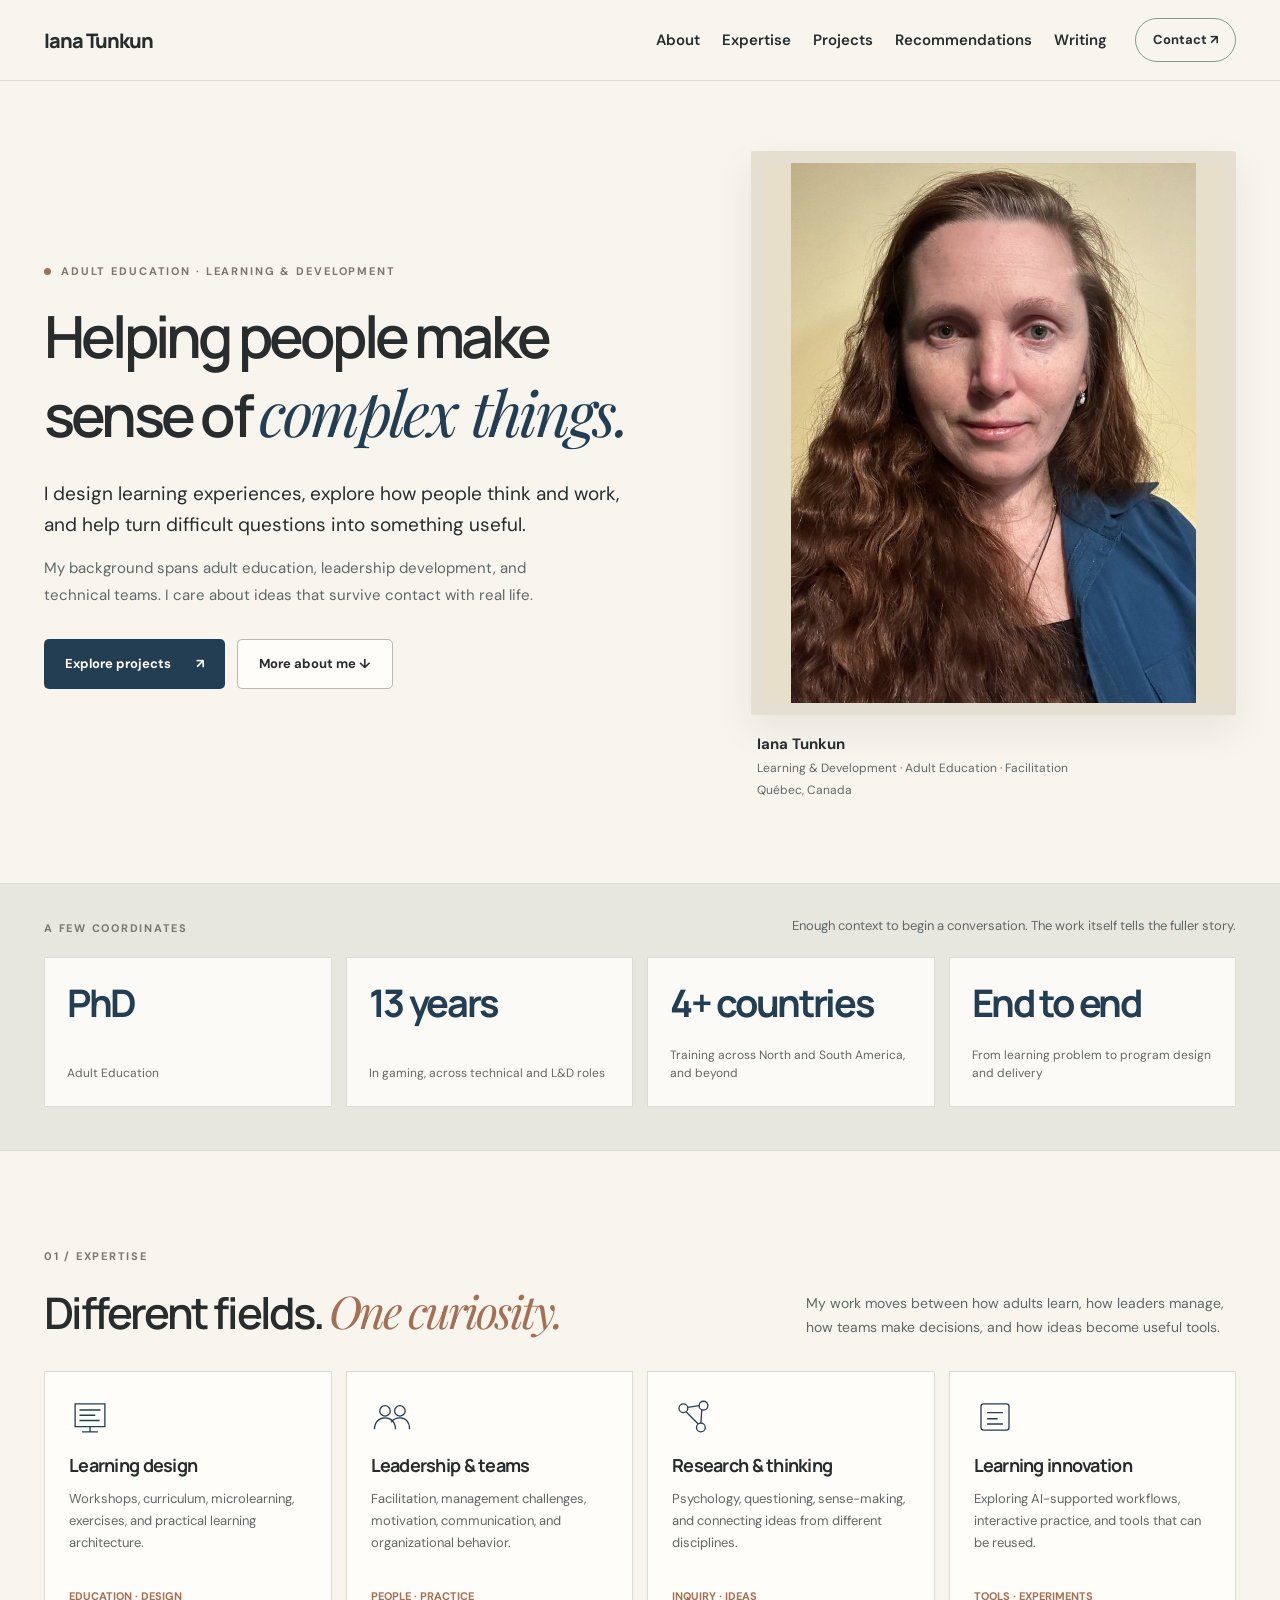
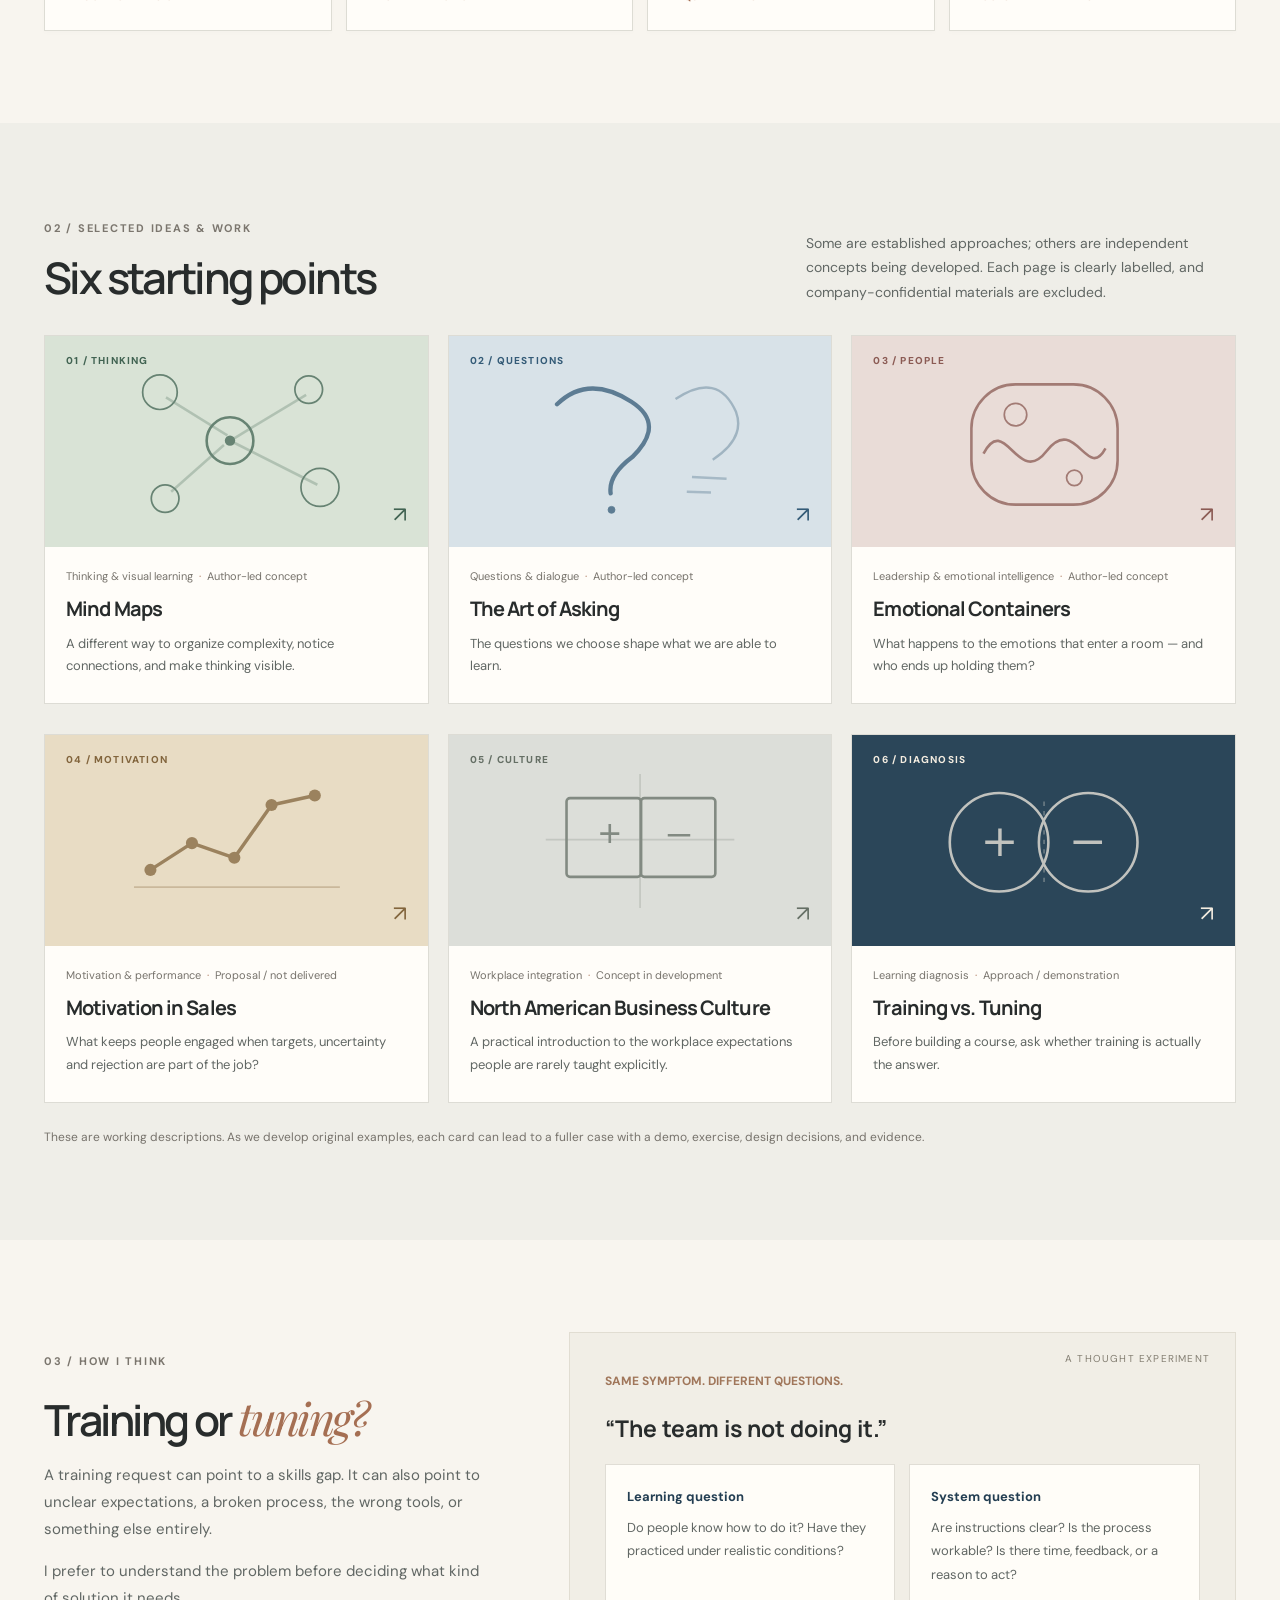
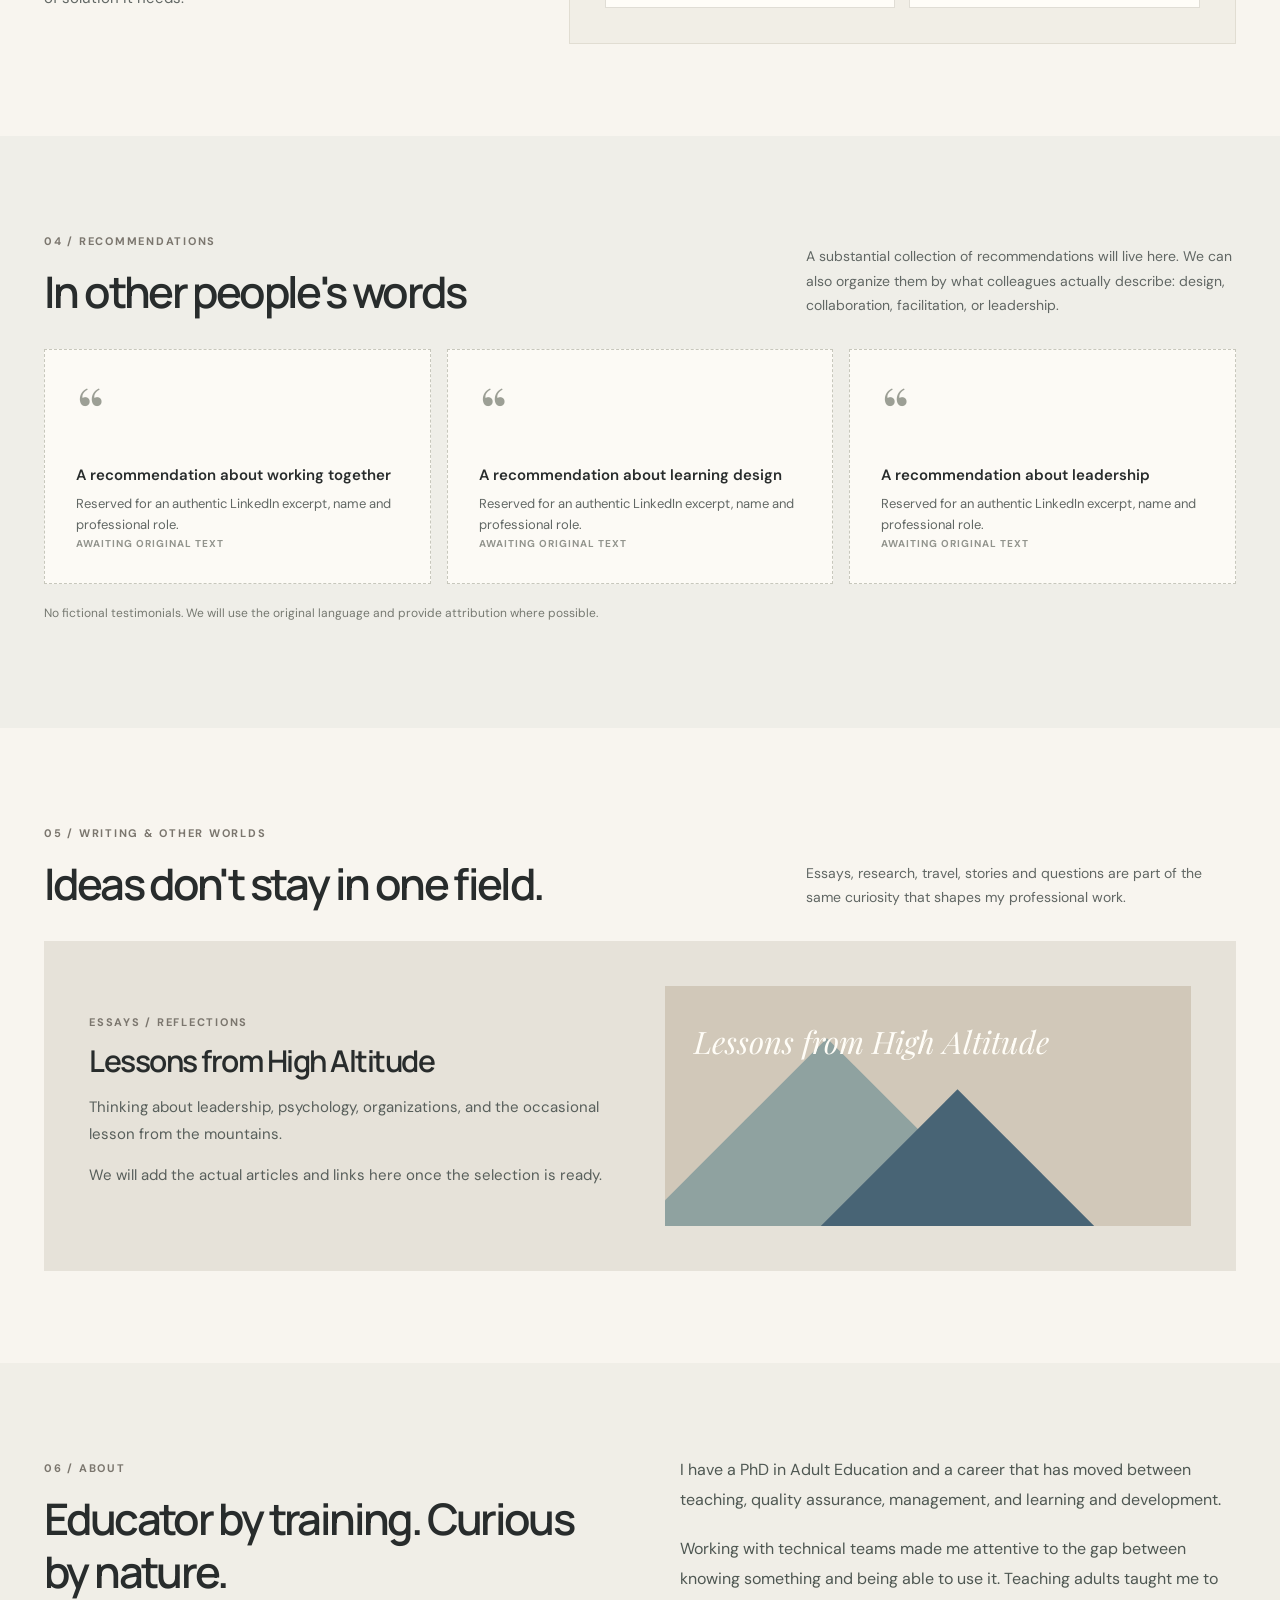
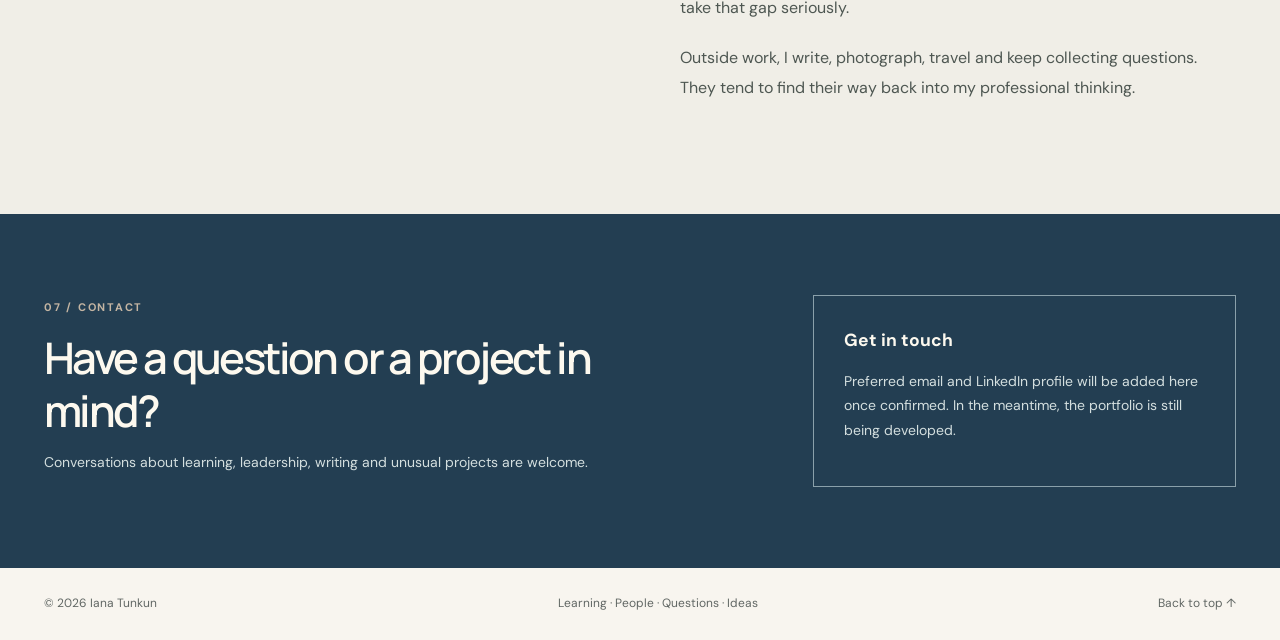
==== commit 25683758: "Build editorial portfolio with six clearly labeled concepts and uncropped portrait" ====
--- a/index.html
+++ b/index.html
@@ -1,16 +1,27 @@
-<!DOCTYPE html><html lang="en"><head><meta charset="utf-8"><meta name="viewport" content="width=device-width,initial-scale=1"><title>Iana Tunkun | Learning, Leadership & Ideas</title><meta name="description" content="Iana Tunkun — adult education, learning design, leadership development and thoughtful work with complex ideas."><style>@import url('https://fonts.googleapis.com/css2?family=DM+Sans:wght@400;500;600;700&family=Manrope:wght@400;500;600;700;800&display=swap');
-:root{--bg:#f9f8f5;--ink:#232b28;--muted:#626b67;--line:#e1e4de;--accent:#426d5d}*{box-sizing:border-box}html{scroll-behavior:smooth;scroll-padding-top:85px}body{margin:0;background:var(--bg);color:var(--ink);font:15px/1.65 'DM Sans',Arial,sans-serif}a{color:inherit;text-decoration:none}a:focus-visible{outline:3px solid #3b8075;outline-offset:4px}.shell{max-width:1200px;width:calc(100% - 72px);margin:0 auto}.header{position:sticky;top:0;z-index:10;background:rgba(249,248,245,.97);border-bottom:1px solid var(--line);backdrop-filter:blur(10px)}.nav{min-height:75px;display:flex;align-items:center;gap:28px}.brand{font:800 20px/1 Manrope,Arial,sans-serif;letter-spacing:-.06em;white-space:nowrap}.brand span{color:var(--accent)}nav{display:flex;gap:18px;align-items:center;margin-left:auto}nav a{font-size:15px;font-weight:700;white-space:nowrap;color:#434b47}nav a:hover{color:var(--accent)}.header-cta{font-size:12px;font-weight:700;padding:11px 16px;border:1px solid #a9bab1;border-radius:5px;white-space:nowrap}.intro{display:grid;grid-template-columns:minmax(0,1.12fr) minmax(330px,.88fr);gap:70px;padding-top:74px;padding-bottom:85px;align-items:center}.overline{font-size:11px;font-weight:800;line-height:1.5;letter-spacing:.13em;color:#547464;text-transform:uppercase;margin:0 0 20px}.intro h1{font:700 clamp(39px,4.7vw,66px)/1.13 Manrope,Arial,sans-serif;letter-spacing:-.059em;max-width:670px;margin:0 0 23px}.intro-text{font-size:19px;line-height:1.52;max-width:620px;margin:0 0 18px}.intro-detail{font-size:14px;line-height:1.7;color:var(--muted);max-width:570px;margin:0}.intro-actions{display:flex;gap:12px;align-items:center;flex-wrap:wrap;margin-top:32px}.btn{padding:12px 19px;border-radius:5px;font-weight:700;font-size:13px}.btn span{margin-left:18px}.primary{background:#355f50;color:white}.primary:hover{background:#284a3e}.secondary{border:1px solid #c1cbc5}.portrait{margin:0}.portrait-placeholder{height:440px;background:#dddcd1;position:relative;display:flex;justify-content:center;align-items:center;overflow:hidden}.portrait-photo{display:block;width:100%;height:100%;object-fit:cover;object-position:center 25%}.portrait-placeholder:after{content:'';position:absolute;inset:0;background:linear-gradient(150deg,transparent,rgba(37,67,57,.1))}.portrait-placeholder>span{position:absolute;z-index:2;bottom:17px;left:20px;letter-spacing:.12em;font-size:10px;font-weight:700;color:#566158;background:rgba(250,249,246,.8);padding:6px 9px}.portrait-shape{position:absolute;bottom:-15px;width:76%;height:84%}.portrait-head{height:160px;width:140px;border-radius:48% 48% 43% 43%;background:#b4b8ad;margin:0 auto;position:relative;z-index:2}.portrait-shoulders{height:270px;width:100%;background:#a1ac9f;border-radius:47% 47% 0 0;position:absolute;bottom:-50px}.portrait figcaption{padding:18px 0 4px;border-bottom:1px solid var(--line);display:flex;flex-direction:column;line-height:1.55}.portrait figcaption strong{font-size:15px}.portrait figcaption span{font-size:12px;color:var(--muted)}.stats-band{background:#ebeee9;border-block:1px solid #e0e5de;padding:34px 0 44px}.stats-head{display:flex;justify-content:space-between;gap:30px;align-items:center}.stats-head .overline{margin:0}.stats-head>p:last-child{font-size:13px;color:var(--muted);margin:0}.stat-grid{display:grid;grid-template-columns:repeat(4,1fr);gap:16px;margin-top:22px}.stat{background:#fff;padding:27px 24px;min-height:160px;border:1px solid #dde4da;border-radius:6px;display:flex;flex-direction:column;justify-content:space-between;gap:18px}.stat strong{font:700 clamp(28px,3vw,41px)/1.1 Manrope,Arial,sans-serif;letter-spacing:-.065em;color:#315c4b}.stat:last-child strong{font-size:24px;letter-spacing:-.04em}.stat span{font-size:12px;line-height:1.5;color:#59625e;max-width:200px}.section{padding:94px 0}.section-heading{display:flex;align-items:end;justify-content:space-between;gap:50px;margin-bottom:32px}.section-heading>div{min-width:40%}.section-heading h2,.about-layout h2,.contact h2{font:700 clamp(30px,3.3vw,43px)/1.2 Manrope,Arial,sans-serif;letter-spacing:-.055em;margin:0}.section-heading>p{max-width:460px;font-size:14px;color:var(--muted);line-height:1.7;margin:0}.topic-grid{display:grid;grid-template-columns:repeat(4,1fr);gap:14px}.topic-card{border:1px solid rgba(50,65,56,.07);padding:24px;min-height:290px;display:flex;flex-direction:column;border-radius:7px;transition:transform .2s,box-shadow .2s}.topic-card:hover{transform:translateY(-4px);box-shadow:0 12px 24px #344a3510}.topic-number{font-size:11px;font-weight:800;letter-spacing:.12em}.topic-card h3{font:700 21px/1.26 Manrope,Arial,sans-serif;letter-spacing:-.04em;margin:22px 0 10px}.topic-card p{font-size:13px;line-height:1.65;color:#4d5851;margin:0}.card-arrow{font-size:22px;margin-top:auto;align-self:end}.cream{background:#eee7d9}.green{background:#dce9dc}.blue{background:#dee7ef}.rose{background:#eee1df}.alt{background:#f0f1ec}.approach-grid{display:grid;grid-template-columns:repeat(3,1fr);gap:16px}.approach{background:white;border:1px solid var(--line);padding:28px;min-height:285px;border-radius:6px;display:flex;flex-direction:column}.approach>span:first-child{font-size:10px;font-weight:800;letter-spacing:.1em;color:#557061}.approach h3{font:700 21px/1.35 Manrope,Arial,sans-serif;letter-spacing:-.035em;margin:21px 0 11px}.approach p{font-size:13px;line-height:1.7;color:var(--muted);margin:0}.status{display:inline-block;margin-top:auto;padding-top:24px;letter-spacing:.08em;font-weight:800;font-size:10px;color:#658074}.quotes-grid{display:grid;grid-template-columns:repeat(3,1fr);gap:16px}.quote-placeholder{border:1px dashed #b8c4bb;padding:27px;min-height:235px;border-radius:6px;display:flex;flex-direction:column}.quote-icon{font:60px/.8 Georgia,serif;color:#93aa9c}.quote-placeholder p{font-size:19px;font-weight:600;margin:20px 0}.quote-placeholder span:last-child{font-size:10px;letter-spacing:.08em;color:#7e8781;margin-top:auto}.section-note{font-size:12px;color:#7b827d;margin:20px 0 0}.about-layout{display:grid;grid-template-columns:1fr 1fr;gap:100px}.about-layout>div:last-child p{font-size:16px;line-height:1.8;margin:0 0 19px;color:#4b5650}.writing-feature{display:flex;align-items:center;justify-content:space-between;gap:40px;padding:35px;background:#e5e9e2;border-radius:6px}.writing-feature .overline{margin-bottom:12px}.writing-feature h3{font:700 25px Manrope,Arial,sans-serif;letter-spacing:-.04em;margin:0 0 8px}.writing-feature p{font-size:14px;color:var(--muted);margin:0}.feature-arrow{font-size:35px;color:#557464}.contact{padding:78px 0;background:#244d3e;color:#fff}.contact .overline{color:#c6d9ce}.contact-layout{display:grid;grid-template-columns:1.4fr 1fr;gap:80px;align-items:center}.contact h2{max-width:610px}.contact-layout>div:first-child>p:last-child{color:#d2e0d8;font-size:14px}.contact-panel{padding:27px;border:1px solid #739182;border-radius:5px}.contact-panel strong{font-size:17px}.contact-panel p{font-size:13px;line-height:1.7;color:#d6e3da}.footer{padding:23px 0;display:flex;align-items:center;justify-content:space-between;gap:20px;font-size:12px;color:var(--muted)}
-@media(max-width:1060px){.nav{flex-wrap:wrap;padding:17px 0;gap:12px 20px}.nav nav{order:3;flex-basis:100%;justify-content:center;flex-wrap:wrap;gap:12px 20px}.header-cta{margin-left:auto}.intro{gap:35px}.topic-grid{grid-template-columns:repeat(2,1fr)}.topic-card{min-height:250px}.stat-grid{grid-template-columns:repeat(2,1fr)}}@media(max-width:700px){.shell{width:calc(100% - 36px)}.header{position:relative}.nav nav{justify-content:flex-start}.intro{grid-template-columns:1fr;gap:40px;padding-top:55px}.intro h1{font-size:clamp(38px,9vw,54px)}.intro-text{font-size:17px}.portrait-placeholder{height:440px}.stat-grid{gap:10px}.stat{min-height:140px;padding:19px}.stats-head{align-items:flex-start;flex-direction:column;gap:5px}.section{padding:65px 0}.section-heading{display:block}.section-heading>p{margin-top:15px}.topic-grid,.approach-grid,.quotes-grid,.about-layout,.contact-layout{grid-template-columns:1fr}.about-layout,.contact-layout{gap:26px}.topic-card{min-height:205px}.approach{min-height:240px}.quote-placeholder{min-height:190px}.writing-feature{padding:24px}.footer{flex-wrap:wrap}}@media(prefers-reduced-motion:reduce){html{scroll-behavior:auto}*{transition:none!important}}</style></head><body>
-<header class="header"><div class="shell nav"><a href="#home" class="brand">Iana Tunkun</a><nav aria-label="Main navigation"><a href="#about">About</a><a href="#topics">Areas of work</a><a href="#work">Projects</a><a href="#recommendations">Recommendations</a><a href="#writing">Writing</a><a href="#contact">Contact</a></nav><a class="header-cta" href="#contact">Let's talk ↗</a></div></header>
-<main id="home"><section class="intro shell" aria-labelledby="intro-title"><div class="intro-copy"><p class="overline">ADULT EDUCATION · LEARNING DESIGN · LEADERSHIP</p><h1 id="intro-title">Making complex ideas useful to people.</h1><p class="intro-text">I design learning experiences, work with managers and teams, and explore what helps people think, decide, and act differently.</p><p class="intro-detail">PhD in Adult Education. Corporate L&D, leadership development, and experience working inside technical teams.</p><div class="intro-actions"><a class="btn primary" href="#topics">Explore my work <span>↗</span></a><a class="btn secondary" href="#about">More about me ↓</a></div></div><figure class="portrait"><div class="portrait-placeholder"><img class="portrait-photo" src="portrait.jpg" alt="Portrait of Iana Tunkun" width="780" height="1040"></div><figcaption><strong>Iana Tunkun</strong><span>Learning & Development · Leadership & Facilitation</span><span>Québec, Canada · English / Remote</span></figcaption></figure></section>
-<section class="stats-band"><div class="shell"><div class="stats-head"><p class="overline">AT A GLANCE</p><p>Experience across education, learning design and technical environments.</p></div><div class="stat-grid"><article class="stat"><strong>13</strong><span>years in the gaming industry, across QA and learning roles</span></article><article class="stat"><strong>PhD</strong><span>Adult Education, with a focus on how adults learn</span></article><article class="stat"><strong>4+</strong><span>countries reached through training and collaboration</span></article><article class="stat"><strong>End-to-end</strong><span>learning design, from problem analysis to delivery</span></article></div></div></section>
-<section class="section shell" id="topics"><div class="section-heading"><div><p class="overline">01 / AREAS OF WORK</p><h2>What I work on</h2></div><p>A broader view than a list of corporate courses. These areas will grow into practical examples, independent projects and articles.</p></div><div class="topic-grid">
-<a class="topic-card cream" href="#learning"><span class="topic-number">01</span><h3>Learning & instructional design</h3><p>Adult learning, learning experiences, curriculum design, assessment and skill development.</p><span class="card-arrow">↗</span></a>
-<a class="topic-card green" href="#leadership"><span class="topic-number">02</span><h3>Leadership & facilitation</h3><p>Workshops, management challenges, collaboration and the way teams actually operate.</p><span class="card-arrow">↗</span></a>
-<a class="topic-card blue" href="#ai"><span class="topic-number">03</span><h3>AI workflows for learning</h3><p>Exploring reproducible, source-checked approaches to educational work.</p><span class="card-arrow">↗</span></a>
-<a class="topic-card rose" href="#writing"><span class="topic-number">04</span><h3>Research, writing & ideas</h3><p>Organizational psychology, human behavior and connections across disciplines.</p><span class="card-arrow">↗</span></a></div></section>
-<section class="section alt" id="work"><div class="shell"><div class="section-heading"><div><p class="overline">02 / PROJECTS & APPROACH</p><h2>Work in context</h2></div><p>New case studies will be added here as we decide what can be shared publicly. Internal company materials will not be reproduced.</p></div><div class="approach-grid"><article class="approach" id="learning"><span>01 / LEARNING DESIGN</span><h3>From a business question to a learning experience</h3><p>Needs analysis, learning architecture, exercises, facilitation, and an eye on what people can use afterward.</p><span class="status">CASE STUDY IN DEVELOPMENT</span></article><article class="approach" id="leadership"><span>02 / LEADERSHIP</span><h3>Practice before presentation</h3><p>Working with managers through situations, discussion, and useful decisions rather than a stream of slides.</p><span class="status">CASE STUDY IN DEVELOPMENT</span></article><article class="approach" id="ai"><span>03 / AI & EDUCATION</span><h3>Designing a repeatable AI-assisted process</h3><p>An independent learning project on workflow design, source verification, quality checks, and adoption.</p><span class="status">PROJECT IN PROGRESS</span></article></div></div></section>
-<section class="section shell" id="recommendations"><div class="section-heading"><div><p class="overline">03 / RECOMMENDATIONS</p><h2>In other people's words</h2></div><p>There is room here for a substantial collection of LinkedIn recommendations, presented as readable excerpts with attribution and links to the originals.</p></div><div class="quotes-grid"><div class="quote-placeholder"><span class="quote-icon">“</span><p>LinkedIn recommendation</p><span>SPACE FOR AN ACTUAL QUOTE · NAME · ROLE</span></div><div class="quote-placeholder"><span class="quote-icon">“</span><p>LinkedIn recommendation</p><span>SPACE FOR AN ACTUAL QUOTE · NAME · ROLE</span></div><div class="quote-placeholder"><span class="quote-icon">“</span><p>LinkedIn recommendation</p><span>SPACE FOR AN ACTUAL QUOTE · NAME · ROLE</span></div></div><p class="section-note">No placeholder text represents a real endorsement. We'll add the exact wording and attribution when you provide or approve them.</p></section>
-<section class="section alt" id="about"><div class="shell about-layout"><div><p class="overline">04 / ABOUT</p><h2>A few things that connect my work</h2></div><div><p>I came to corporate learning through adult education and work in quality assurance. Both shaped how I approach problems: start with what is really happening, test assumptions, and make the result understandable to the people who need it.</p><p>I have designed and delivered learning for managers and technical teams across different countries. I also write, research, and develop new educational ideas.</p></div></div></section>
-<section class="section shell" id="writing"><div class="section-heading"><div><p class="overline">05 / WRITING</p><h2>Ideas in progress</h2></div><p>Writing, research notes, and independent projects will live here alongside professional work.</p></div><div class="writing-feature"><div><span class="overline">ESSAYS / ORGANIZATIONAL THINKING</span><h3>Lessons from High Altitude</h3><p>An ongoing collection of essays connecting experiences, psychology, and the way organizations work.</p></div><span class="feature-arrow" aria-hidden="true">↗</span></div></section>
-<section class="contact" id="contact"><div class="shell contact-layout"><div><p class="overline">06 / CONTACT</p><h2>Let's find something worth working on.</h2><p>For professional opportunities, collaborations, learning projects or a conversation.</p></div><div class="contact-panel"><strong>Contact details</strong><p>We'll add your preferred email and verified LinkedIn profile link here before the site is ready to share widely.</p></div></div></section></main><footer class="shell footer"><span>© <span id="year">2026</span> Iana Tunkun</span><span>Independent portfolio · Work in progress</span><a href="#home">Back to top ↑</a></footer><script>document.getElementById('year').textContent=new Date().getFullYear()</script></body></html>+<!DOCTYPE html><html lang="en"><head><meta charset="utf-8"><meta name="viewport" content="width=device-width,initial-scale=1"><meta name="description" content="Iana Tunkun — learning design, adult education, leadership development, ideas and thoughtful work with people."><title>Iana Tunkun | Learning, Leadership & Ideas</title><style>@import url('https://fonts.googleapis.com/css2?family=DM+Sans:wght@400;500;600;700&family=Manrope:wght@400;500;600;700;800&family=Playfair+Display:ital,wght@0,400;1,400;1,500&display=swap');
+:root{--cream:#f8f5ef;--paper:#fffdf9;--ink:#282c2c;--quiet:#616764;--line:#dddcd4;--green:#657868;--navy:#233e52;--copper:#a56f53;--shadow:0 12px 42px rgba(29,44,44,.075)}
+*{box-sizing:border-box}html{scroll-behavior:smooth;scroll-padding-top:105px}body{background:var(--cream);margin:0;color:var(--ink);font:15px/1.65 'DM Sans',Arial,sans-serif;-webkit-font-smoothing:antialiased}a{color:inherit;text-decoration:none}a:focus-visible,button:focus-visible{outline:3px solid #517c87;outline-offset:4px}button{font:inherit;cursor:pointer}.wrap{width:min(1200px,calc(100% - 88px));margin:0 auto}.site-header{background:rgba(248,245,239,.96);border-bottom:1px solid var(--line);position:sticky;top:0;z-index:5;backdrop-filter:blur(14px)}.nav{min-height:80px;display:flex;align-items:center;gap:28px}.brand{font:800 20px Manrope,Arial,sans-serif;letter-spacing:-.055em;white-space:nowrap}.main-nav{display:flex;flex-wrap:wrap;gap:22px;margin-left:auto;align-items:center}.main-nav a{font-size:15px;font-weight:600;white-space:nowrap}.main-nav a:hover{color:var(--copper)}.nav-cta{padding:10px 17px;border:1px solid #879891;border-radius:50px;font-size:13px;font-weight:700;white-space:nowrap}.nav-cta:hover{background:var(--navy);color:#fff}.eyebrow{font-size:11px;letter-spacing:.17em;font-weight:700;color:#7c766c;text-transform:uppercase}.hero{display:grid;grid-template-columns:1.14fr .86fr;gap:65px;align-items:center;padding-top:70px;padding-bottom:83px}.hero-copy{padding:15px 0}.hero h1{font:600 clamp(39px,4.55vw,60px)/1.17 Manrope,Arial,sans-serif;letter-spacing:-.065em;margin:21px 0 25px;max-width:650px}.hero h1 em{font:italic 400 1.07em 'Playfair Display',Georgia,serif;letter-spacing:-.045em;color:var(--navy)}.hero-lede{font:400 19px/1.65 'DM Sans',Arial,sans-serif;max-width:590px;margin:0 0 15px}.hero-sub{color:var(--quiet);line-height:1.8;margin:0;max-width:530px}.hero-actions{display:flex;gap:12px;margin-top:30px;flex-wrap:wrap}.button{display:inline-flex;justify-content:center;align-items:center;gap:25px;font-size:13px;font-weight:700;padding:13px 21px;border-radius:5px}.button-primary{background:var(--navy);color:#fff}.button-primary:hover{background:#345770}.button-plain{border:1px solid #bbb8af;background:var(--paper)}.portrait{margin:0}.portrait-frame{padding:12px;background:#e5dfd2;border-radius:2px;box-shadow:0 15px 38px #292a2514}.portrait-frame img{display:block;width:100%;height:auto;max-height:540px;object-fit:contain;object-position:center;background:#e8dfcb}.portrait figcaption{padding:17px 6px 0;display:flex;flex-direction:column;gap:2px}.portrait figcaption strong{font-size:15px}.portrait figcaption span{font-size:12px;color:var(--quiet)}.intro-label{display:flex;align-items:center;gap:10px;margin-bottom:14px}.intro-label:before{content:'';height:7px;width:7px;border-radius:50%;background:var(--copper)}
+.stats-section{background:#e8e7df;border-block:1px solid #dbdbd2;padding:31px 0 43px}.section-kicker{font-size:11px;letter-spacing:.16em;font-weight:700;color:#7b766e;text-transform:uppercase}.stats-top{display:flex;justify-content:space-between;align-items:end;gap:25px;margin-bottom:20px}.stats-top p{font-size:13px;color:var(--quiet);margin:0}.stats-grid{display:grid;grid-template-columns:repeat(4,1fr);gap:14px}.stat-card{background:#fcfaf6;border:1px solid #dbdcd6;padding:24px 22px;min-height:150px;display:flex;flex-direction:column;justify-content:space-between;gap:14px}.stat-card strong{font:700 clamp(29px,3vw,38px)/1.1 Manrope,Arial,sans-serif;letter-spacing:-.06em;color:var(--navy)}.stat-card span{font-size:12px;line-height:1.5;color:#646762}.stat-card svg{width:24px;height:24px;stroke:var(--copper);fill:none;stroke-width:1.5;margin-bottom:2px}
+.section{padding:92px 0}.section-heading{display:grid;grid-template-columns:1fr minmax(250px,430px);align-items:end;gap:50px;margin-bottom:31px}.section-heading h2,.about-grid h2,.contact-grid h2{font:600 clamp(30px,3.4vw,44px)/1.22 Manrope,Arial,sans-serif;letter-spacing:-.06em;margin:12px 0 0}.section-heading h2 em{font:italic 400 1.04em 'Playfair Display',Georgia,serif;color:var(--copper)}.section-heading p{font-size:14px;line-height:1.75;color:var(--quiet);margin:0}.areas{display:grid;grid-template-columns:repeat(4,1fr);gap:14px}.area-card{background:#fffdf9;border:1px solid var(--line);padding:24px;min-height:260px;display:flex;flex-direction:column;gap:11px;box-shadow:0 2px 5px #383d2e04}.area-card svg{width:42px;height:42px;stroke:var(--navy);stroke-width:1.5;fill:none;margin-bottom:4px}.area-card h3{font:700 18px/1.35 Manrope,Arial,sans-serif;letter-spacing:-.04em;margin:0}.area-card p{font-size:13px;color:var(--quiet);line-height:1.7;margin:0}.area-card .area-n{margin-top:auto;font-size:11px;color:var(--copper);font-weight:700}.section-tinted{background:#efeee8}.section-heading .small-note{font-size:13px;color:var(--quiet)}.project-grid{display:grid;grid-template-columns:repeat(3,1fr);gap:30px 19px}.project-card{background:#fffdf9;border:1px solid #dddcd5;display:flex;flex-direction:column;transition:transform .2s ease,box-shadow .2s ease}.project-card:hover{transform:translateY(-4px);box-shadow:var(--shadow)}.project-visual{height:211px;position:relative;display:grid;place-items:center;overflow:hidden}.project-visual svg{width:80%;height:82%;max-width:320px;opacity:.75}.project-index{position:absolute;left:21px;top:17px;font-size:10px;font-weight:800;letter-spacing:.12em}.project-mark{position:absolute;right:21px;bottom:14px;font-size:22px}.sage .project-visual{background:#d9e3d6;color:#416352}.blue .project-visual{background:#d8e2e8;color:#345b77}.rose .project-visual{background:#e9dcd7;color:#8b5b54}.amber .project-visual{background:#e8dcc4;color:#82653d}.stone .project-visual{background:#dcded9;color:#656f65}.navy .project-visual{background:#2b4659;color:#f3ece0}.project-info{padding:21px 21px 25px}.project-types{font-size:11px;color:#77736c;line-height:1.6}.separator{color:var(--copper);margin:0 3px}.project-info h3{font:700 20px/1.33 Manrope,Arial,sans-serif;letter-spacing:-.045em;margin:10px 0}.project-info p{font-size:13px;line-height:1.75;color:var(--quiet);margin:0}.project-footer{font-size:12px;color:#77736c;margin:25px 0 0}
+.method-grid{display:grid;grid-template-columns:.8fr 1.2fr;gap:80px;align-items:center}.method-grid h2{font:600 clamp(31px,3.35vw,44px)/1.2 Manrope,Arial,sans-serif;letter-spacing:-.06em;margin:14px 0}.method-grid h2 em{font:italic 400 1.06em 'Playfair Display',Georgia,serif;color:var(--copper)}.method-grid p{color:var(--quiet);line-height:1.8}.method-example{background:#f1eee6;padding:35px;border:1px solid #e1ddd2;position:relative}.method-example:before{content:'A THOUGHT EXPERIMENT';position:absolute;right:25px;top:18px;font-size:10px;color:#837e72;letter-spacing:.12em}.method-example h3{font:700 23px Manrope,Arial,sans-serif;margin:20px 0}.two-paths{display:grid;grid-template-columns:1fr 1fr;gap:14px}.path{background:#fffdf8;padding:21px;border:1px solid #e0ddd5}.path b{display:block;font-size:13px;color:var(--navy);margin-bottom:8px}.path p{font-size:13px;margin:0}.thought-label{color:#a0765a;font-size:12px;font-weight:700}.reviews-intro{display:flex;justify-content:space-between;align-items:end;gap:30px;margin-bottom:30px}.reviews-intro>p{max-width:440px;color:var(--quiet);font-size:14px}.reviews-grid{display:grid;grid-template-columns:repeat(3,1fr);gap:16px}.review-placeholder{padding:31px;border:1px dashed #c7c7bc;background:#fcfaf5;min-height:230px;display:flex;flex-direction:column}.review-placeholder .quotation{font:70px/.85 'Playfair Display',Georgia,serif;color:#9c9f95}.review-placeholder h3{font-size:15px;margin:23px 0 5px;font-weight:600}.review-placeholder p{color:var(--quiet);font-size:13px;margin:0}.review-placeholder .verified{margin-top:auto;font-size:10px;letter-spacing:.1em;font-weight:700;color:#92948d}.review-note{font-size:12px;color:#767971;margin-top:20px}.writing-box{display:grid;grid-template-columns:1fr 1fr;gap:50px;background:#e6e2d9;padding:45px;align-items:center}.writing-box h3{font:600 30px/1.2 Manrope,Arial,sans-serif;letter-spacing:-.05em;margin:10px 0 13px}.writing-box p{font-size:15px;color:#585f5b;line-height:1.75}.writing-art{height:240px;background:#d1c8b9;display:flex;align-items:center;justify-content:center;position:relative;overflow:hidden}.writing-art .mountain{position:absolute;width:260px;height:260px;transform:rotate(45deg);background:#8fa2a0;top:106px;left:32px}.writing-art .mountain.second{background:#486475;left:175px;top:152px;width:235px;height:235px}.writing-art span{position:absolute;z-index:1;color:#fffdf7;font:italic 31px 'Playfair Display',Georgia,serif;top:34px;left:29px}.about-section{background:#f0eee7}.about-grid{display:grid;grid-template-columns:1fr 1fr;gap:80px}.about-grid .body p{font-size:16px;color:#4e5752;line-height:1.85;margin:0 0 20px}.contact-section{background:var(--navy);color:#fdf9ef;padding:80px 0}.contact-grid{display:grid;grid-template-columns:1.25fr .75fr;align-items:center;gap:65px}.contact-grid .section-kicker{color:#c4b5a3}.contact-grid h2{max-width:650px}.contact-grid p{font-size:14px;color:#d4dfdf}.contact-aside{padding:30px;border:1px solid #8aa0aa}.contact-aside h3{margin:0 0 10px}.contact-aside p{line-height:1.75}.footer{padding:26px 0;display:flex;justify-content:space-between;gap:20px;color:var(--quiet);font-size:12px}.detail-layout{max-width:850px;padding-top:80px;padding-bottom:130px}.detail-layout h1{font:600 clamp(37px,5.5vw,66px)/1.13 Manrope,Arial,sans-serif;letter-spacing:-.065em;margin:13px 0}.detail-layout .lead{font-size:21px;line-height:1.6}.detail-layout .detail-box{margin-top:45px;padding:30px;background:#eeeae2;border-left:3px solid var(--copper)}.detail-layout .back{font-size:13px;font-weight:700;color:var(--navy)}
+@media(max-width:1080px){.nav{flex-wrap:wrap;padding:14px 0;gap:12px}.main-nav{order:3;flex-basis:100%;justify-content:center}.nav-cta{margin-left:auto}.hero{gap:30px}.areas{grid-template-columns:repeat(2,1fr)}.project-grid{grid-template-columns:repeat(2,1fr)}.method-grid{gap:35px}}@media(max-width:720px){.wrap{width:calc(100% - 36px)}.site-header{position:relative}.main-nav{justify-content:flex-start;gap:12px 18px}.main-nav a{font-size:14px}.hero{grid-template-columns:1fr;padding-top:55px;padding-bottom:60px}.hero h1{font-size:clamp(38px,9vw,55px)}.hero-lede{font-size:17px}.portrait{max-width:480px}.portrait-frame img{max-height:none}.stats-top{display:block}.stats-grid{grid-template-columns:repeat(2,1fr)}.stat-card{min-height:145px;padding:18px}.section{padding:68px 0}.section-heading{grid-template-columns:1fr;gap:12px}.project-grid{grid-template-columns:1fr}.areas{grid-template-columns:1fr 1fr}.area-card{min-height:230px}.method-grid,.about-grid,.contact-grid,.writing-box{grid-template-columns:1fr;gap:27px}.two-paths{grid-template-columns:1fr}.reviews-grid{grid-template-columns:1fr}.review-placeholder{min-height:195px}.reviews-intro{display:block}.writing-box{padding:25px}.footer{flex-direction:column}}@media(max-width:430px){.areas{grid-template-columns:1fr}.hero h1{font-size:38px}.main-nav a{font-size:13px}.stats-grid{gap:9px}.stat-card strong{font-size:27px}}@media(prefers-reduced-motion:reduce){html{scroll-behavior:auto}*{transition:none!important}}</style></head><body>
+<header class="site-header"><div class="wrap nav"><a class="brand" href="#home">Iana Tunkun</a><nav class="main-nav" aria-label="Main navigation"><a href="#about">About</a><a href="#areas">Expertise</a><a href="#projects">Projects</a><a href="#recommendations">Recommendations</a><a href="#writing">Writing</a></nav><a href="#contact" class="nav-cta">Contact ↗</a></div></header>
+<main id="home"><section class="wrap hero" aria-labelledby="main-heading"><div class="hero-copy"><div class="intro-label eyebrow">ADULT EDUCATION · LEARNING & DEVELOPMENT</div><h1 id="main-heading">Helping people make sense of <em>complex things.</em></h1><p class="hero-lede">I design learning experiences, explore how people think and work, and help turn difficult questions into something useful.</p><p class="hero-sub">My background spans adult education, leadership development, and technical teams. I care about ideas that survive contact with real life.</p><div class="hero-actions"><a class="button button-primary" href="#projects">Explore projects <span>↗</span></a><a class="button button-plain" href="#about">More about me ↓</a></div></div><figure class="portrait"><div class="portrait-frame"><img src="portrait.jpg" alt="Portrait of Iana Tunkun" width="960" height="1280" loading="eager"></div><figcaption><strong>Iana Tunkun</strong><span>Learning & Development · Adult Education · Facilitation</span><span>Québec, Canada</span></figcaption></figure></section>
+<section class="stats-section" aria-label="Professional background at a glance"><div class="wrap"><div class="stats-top"><span class="section-kicker">A few coordinates</span><p>Enough context to begin a conversation. The work itself tells the fuller story.</p></div><div class="stats-grid"><div class="stat-card"><strong>PhD</strong><span>Adult Education</span></div><div class="stat-card"><strong>13 years</strong><span>In gaming, across technical and L&D roles</span></div><div class="stat-card"><strong>4+ countries</strong><span>Training across North and South America, and beyond</span></div><div class="stat-card"><strong>End to end</strong><span>From learning problem to program design and delivery</span></div></div></div></section>
+<section class="section wrap" id="areas"><div class="section-heading"><div><span class="section-kicker">01 / EXPERTISE</span><h2>Different fields. <em>One curiosity.</em></h2></div><p>My work moves between how adults learn, how leaders manage, how teams make decisions, and how ideas become useful tools.</p></div><div class="areas">
+<article class="area-card"><svg viewBox="0 0 48 48" aria-hidden="true"><path d="M7 9h34v26H7zM15 41h18M24 35v6M12 16h24M12 22h18M12 28h23"/></svg><h3>Learning design</h3><p>Workshops, curriculum, microlearning, exercises, and practical learning architecture.</p><span class="area-n">EDUCATION · DESIGN</span></article>
+<article class="area-card"><svg viewBox="0 0 48 48" aria-hidden="true"><circle cx="16" cy="17" r="6"/><circle cx="33" cy="17" r="6"/><path d="M4 38c0-8 5-13 12-13s12 5 12 13M23 30c2-3 6-5 10-5 7 0 11 5 11 13"/></svg><h3>Leadership & teams</h3><p>Facilitation, management challenges, motivation, communication, and organizational behavior.</p><span class="area-n">PEOPLE · PRACTICE</span></article>
+<article class="area-card"><svg viewBox="0 0 48 48" aria-hidden="true"><circle cx="13" cy="14" r="5"/><circle cx="36" cy="11" r="5"/><circle cx="33" cy="36" r="5"/><path d="M18 13l13-2M16 18l14 14M34 16l-1 15"/></svg><h3>Research & thinking</h3><p>Psychology, questioning, sense-making, and connecting ideas from different disciplines.</p><span class="area-n">INQUIRY · IDEAS</span></article>
+<article class="area-card"><svg viewBox="0 0 48 48" aria-hidden="true"><rect x="8" y="9" width="32" height="30" rx="3"/><path d="M15 19h18M15 26h12M15 32h18"/></svg><h3>Learning innovation</h3><p>Exploring AI-supported workflows, interactive practice, and tools that can be reused.</p><span class="area-n">TOOLS · EXPERIMENTS</span></article>
+</div></section>
+<section class="section section-tinted" id="projects"><div class="wrap"><div class="section-heading"><div><span class="section-kicker">02 / SELECTED IDEAS & WORK</span><h2>Six starting points</h2></div><p>Some are established approaches; others are independent concepts being developed. Each page is clearly labelled, and company-confidential materials are excluded.</p></div><div class="project-grid"><a class="project-card sage" href="projects/mind-maps.html" aria-label="Read about Mind Maps"><div class="project-visual"><span class="project-index">01 / THINKING</span><svg viewBox="0 0 320 200" role="presentation" aria-hidden="true"><path d="M150 93L79 49M155 98L241 46M155 100L254 150M146 104L85 158" stroke="currentColor" stroke-width="3" opacity=".35"/><circle cx="153" cy="99" r="27" fill="none" stroke="currentColor" stroke-width="3"/><circle cx="72" cy="43" r="20" fill="none" stroke="currentColor" stroke-width="2"/><circle cx="244" cy="40" r="16" fill="none" stroke="currentColor" stroke-width="2"/><circle cx="257" cy="153" r="22" fill="none" stroke="currentColor" stroke-width="2"/><circle cx="78" cy="166" r="16" fill="none" stroke="currentColor" stroke-width="2"/><circle cx="153" cy="99" r="6" fill="currentColor"/></svg><span class="project-mark">↗</span></div><div class="project-info"><div class="project-types">Thinking & visual learning <span class="separator">·</span> Author-led concept</div><h3>Mind Maps</h3><p>A different way to organize complexity, notice connections, and make thinking visible.</p></div></a>
+<a class="project-card blue" href="projects/art-of-asking.html" aria-label="Read about The Art of Asking"><div class="project-visual"><span class="project-index">02 / QUESTIONS</span><svg viewBox="0 0 320 200" role="presentation" aria-hidden="true"><g fill="none" stroke="currentColor"><path d="M64 57Q100 22 150 54Q190 80 151 118Q123 139 126 160" stroke-width="5" stroke-linecap="round"/><circle cx="127" cy="179" r="4" fill="currentColor"/><path d="M201 51Q250 18 271 66Q282 96 244 121" stroke-width="2.8" opacity=".45"/><path d="M220 141l40 2M214 158l28 1" opacity=".4" stroke-width="3"/></g></svg><span class="project-mark">↗</span></div><div class="project-info"><div class="project-types">Questions & dialogue <span class="separator">·</span> Author-led concept</div><h3>The Art of Asking</h3><p>The questions we choose shape what we are able to learn.</p></div></a>
+<a class="project-card rose" href="projects/emotional-containers.html" aria-label="Read about Emotional Containers"><div class="project-visual"><span class="project-index">03 / PEOPLE</span><svg viewBox="0 0 320 200" role="presentation" aria-hidden="true"><rect x="76" y="34" width="169" height="139" rx="51" fill="none" stroke="currentColor" stroke-width="3"/><path d="M90 114c25-48 40 40 73-3s47 36 68-3" fill="none" stroke="currentColor" stroke-width="3"/><circle cx="127" cy="69" r="13" fill="none" stroke="currentColor" stroke-width="2"/><circle cx="195" cy="142" r="9" fill="none" stroke="currentColor" stroke-width="2"/></svg><span class="project-mark">↗</span></div><div class="project-info"><div class="project-types">Leadership & emotional intelligence <span class="separator">·</span> Author-led concept</div><h3>Emotional Containers</h3><p>What happens to the emotions that enter a room — and who ends up holding them?</p></div></a>
+<a class="project-card amber" href="projects/sales-motivation.html" aria-label="Read about Motivation in Sales"><div class="project-visual"><span class="project-index">04 / MOTIVATION</span><svg viewBox="0 0 320 200" role="presentation" aria-hidden="true"><path d="M42 154h238" stroke="currentColor" stroke-width="2" opacity=".4"/><path d="M61 134l48-31 49 17 43-61 50-11" fill="none" stroke="currentColor" stroke-width="4" stroke-linejoin="round"/><circle cx="61" cy="134" r="7" fill="currentColor"/><circle cx="109" cy="103" r="7" fill="currentColor"/><circle cx="158" cy="120" r="7" fill="currentColor"/><circle cx="201" cy="59" r="7" fill="currentColor"/><circle cx="251" cy="48" r="7" fill="currentColor"/></svg><span class="project-mark">↗</span></div><div class="project-info"><div class="project-types">Motivation & performance <span class="separator">·</span> Proposal / not delivered</div><h3>Motivation in Sales</h3><p>What keeps people engaged when targets, uncertainty and rejection are part of the job?</p></div></a>
+<a class="project-card stone" href="projects/north-american-business-culture.html" aria-label="Read about North American Business Culture"><div class="project-visual"><span class="project-index">05 / CULTURE</span><svg viewBox="0 0 320 200" role="presentation" aria-hidden="true"><path d="M51 99h218M160 23v155" stroke="currentColor" stroke-width="2" opacity=".28"/><rect x="75" y="51" width="86" height="91" fill="none" stroke="currentColor" stroke-width="3" rx="4"/><rect x="161" y="51" width="86" height="91" fill="none" stroke="currentColor" stroke-width="3" rx="4"/><path d="M114 92h22m-11-11v22M192 94h26" stroke="currentColor" stroke-width="3"/></svg><span class="project-mark">↗</span></div><div class="project-info"><div class="project-types">Workplace integration <span class="separator">·</span> Concept in development</div><h3>North American Business Culture</h3><p>A practical introduction to the workplace expectations people are rarely taught explicitly.</p></div></a>
+<a class="project-card navy" href="projects/training-vs-tuning.html" aria-label="Read about Training vs. Tuning"><div class="project-visual"><span class="project-index">06 / DIAGNOSIS</span><svg viewBox="0 0 320 200" role="presentation" aria-hidden="true"><circle cx="108" cy="102" r="57" stroke="currentColor" stroke-width="3" fill="none"/><circle cx="211" cy="102" r="57" stroke="currentColor" stroke-width="3" fill="none"/><path d="M160 55v95" stroke="currentColor" stroke-dasharray="5 6" opacity=".4" stroke-width="2"/><path d="M92 102h33m-16-16v32M194 102h33" stroke="currentColor" stroke-width="4"/></svg><span class="project-mark">↗</span></div><div class="project-info"><div class="project-types">Learning diagnosis <span class="separator">·</span> Approach / demonstration</div><h3>Training vs. Tuning</h3><p>Before building a course, ask whether training is actually the answer.</p></div></a></div><p class="project-footer">These are working descriptions. As we develop original examples, each card can lead to a fuller case with a demo, exercise, design decisions, and evidence.</p></div></section>
+<section class="section wrap" id="approach"><div class="method-grid"><div><span class="section-kicker">03 / HOW I THINK</span><h2>Training or <em>tuning?</em></h2><p>A training request can point to a skills gap. It can also point to unclear expectations, a broken process, the wrong tools, or something else entirely.</p><p>I prefer to understand the problem before deciding what kind of solution it needs.</p></div><div class="method-example"><span class="thought-label">SAME SYMPTOM. DIFFERENT QUESTIONS.</span><h3>“The team is not doing it.”</h3><div class="two-paths"><div class="path"><b>Learning question</b><p>Do people know how to do it? Have they practiced under realistic conditions?</p></div><div class="path"><b>System question</b><p>Are instructions clear? Is the process workable? Is there time, feedback, or a reason to act?</p></div></div></div></div></section>
+<section class="section section-tinted" id="recommendations"><div class="wrap"><div class="section-heading"><div><span class="section-kicker">04 / RECOMMENDATIONS</span><h2>In other people's words</h2></div><p>A substantial collection of recommendations will live here. We can also organize them by what colleagues actually describe: design, collaboration, facilitation, or leadership.</p></div><div class="reviews-grid"><article class="review-placeholder"><span class="quotation">“</span><h3>A recommendation about working together</h3><p>Reserved for an authentic LinkedIn excerpt, name and professional role.</p><span class="verified">AWAITING ORIGINAL TEXT</span></article><article class="review-placeholder"><span class="quotation">“</span><h3>A recommendation about learning design</h3><p>Reserved for an authentic LinkedIn excerpt, name and professional role.</p><span class="verified">AWAITING ORIGINAL TEXT</span></article><article class="review-placeholder"><span class="quotation">“</span><h3>A recommendation about leadership</h3><p>Reserved for an authentic LinkedIn excerpt, name and professional role.</p><span class="verified">AWAITING ORIGINAL TEXT</span></article></div><p class="review-note">No fictional testimonials. We will use the original language and provide attribution where possible.</p></div></section>
+<section class="section wrap" id="writing"><div class="section-heading"><div><span class="section-kicker">05 / WRITING & OTHER WORLDS</span><h2>Ideas don't stay in one field.</h2></div><p>Essays, research, travel, stories and questions are part of the same curiosity that shapes my professional work.</p></div><div class="writing-box"><div><span class="section-kicker">ESSAYS / REFLECTIONS</span><h3>Lessons from High Altitude</h3><p>Thinking about leadership, psychology, organizations, and the occasional lesson from the mountains.</p><p>We will add the actual articles and links here once the selection is ready.</p></div><div class="writing-art" aria-hidden="true"><span>Lessons from High Altitude</span><div class="mountain"></div><div class="mountain second"></div></div></div></section>
+<section class="section about-section" id="about"><div class="wrap about-grid"><div><span class="section-kicker">06 / ABOUT</span><h2>Educator by training. Curious by nature.</h2></div><div class="body"><p>I have a PhD in Adult Education and a career that has moved between teaching, quality assurance, management, and learning and development.</p><p>Working with technical teams made me attentive to the gap between knowing something and being able to use it. Teaching adults taught me to take that gap seriously.</p><p>Outside work, I write, photograph, travel and keep collecting questions. They tend to find their way back into my professional thinking.</p></div></div></section>
+<section class="contact-section" id="contact"><div class="wrap contact-grid"><div><span class="section-kicker">07 / CONTACT</span><h2>Have a question or a project in mind?</h2><p>Conversations about learning, leadership, writing and unusual projects are welcome.</p></div><div class="contact-aside"><h3>Get in touch</h3><p>Preferred email and LinkedIn profile will be added here once confirmed. In the meantime, the portfolio is still being developed.</p></div></div></section></main><footer class="wrap footer"><span>© <span id="year">2026</span> Iana Tunkun</span><span>Learning · People · Questions · Ideas</span><a href="#home">Back to top ↑</a></footer><script>document.getElementById('year').textContent=new Date().getFullYear()</script></body></html>
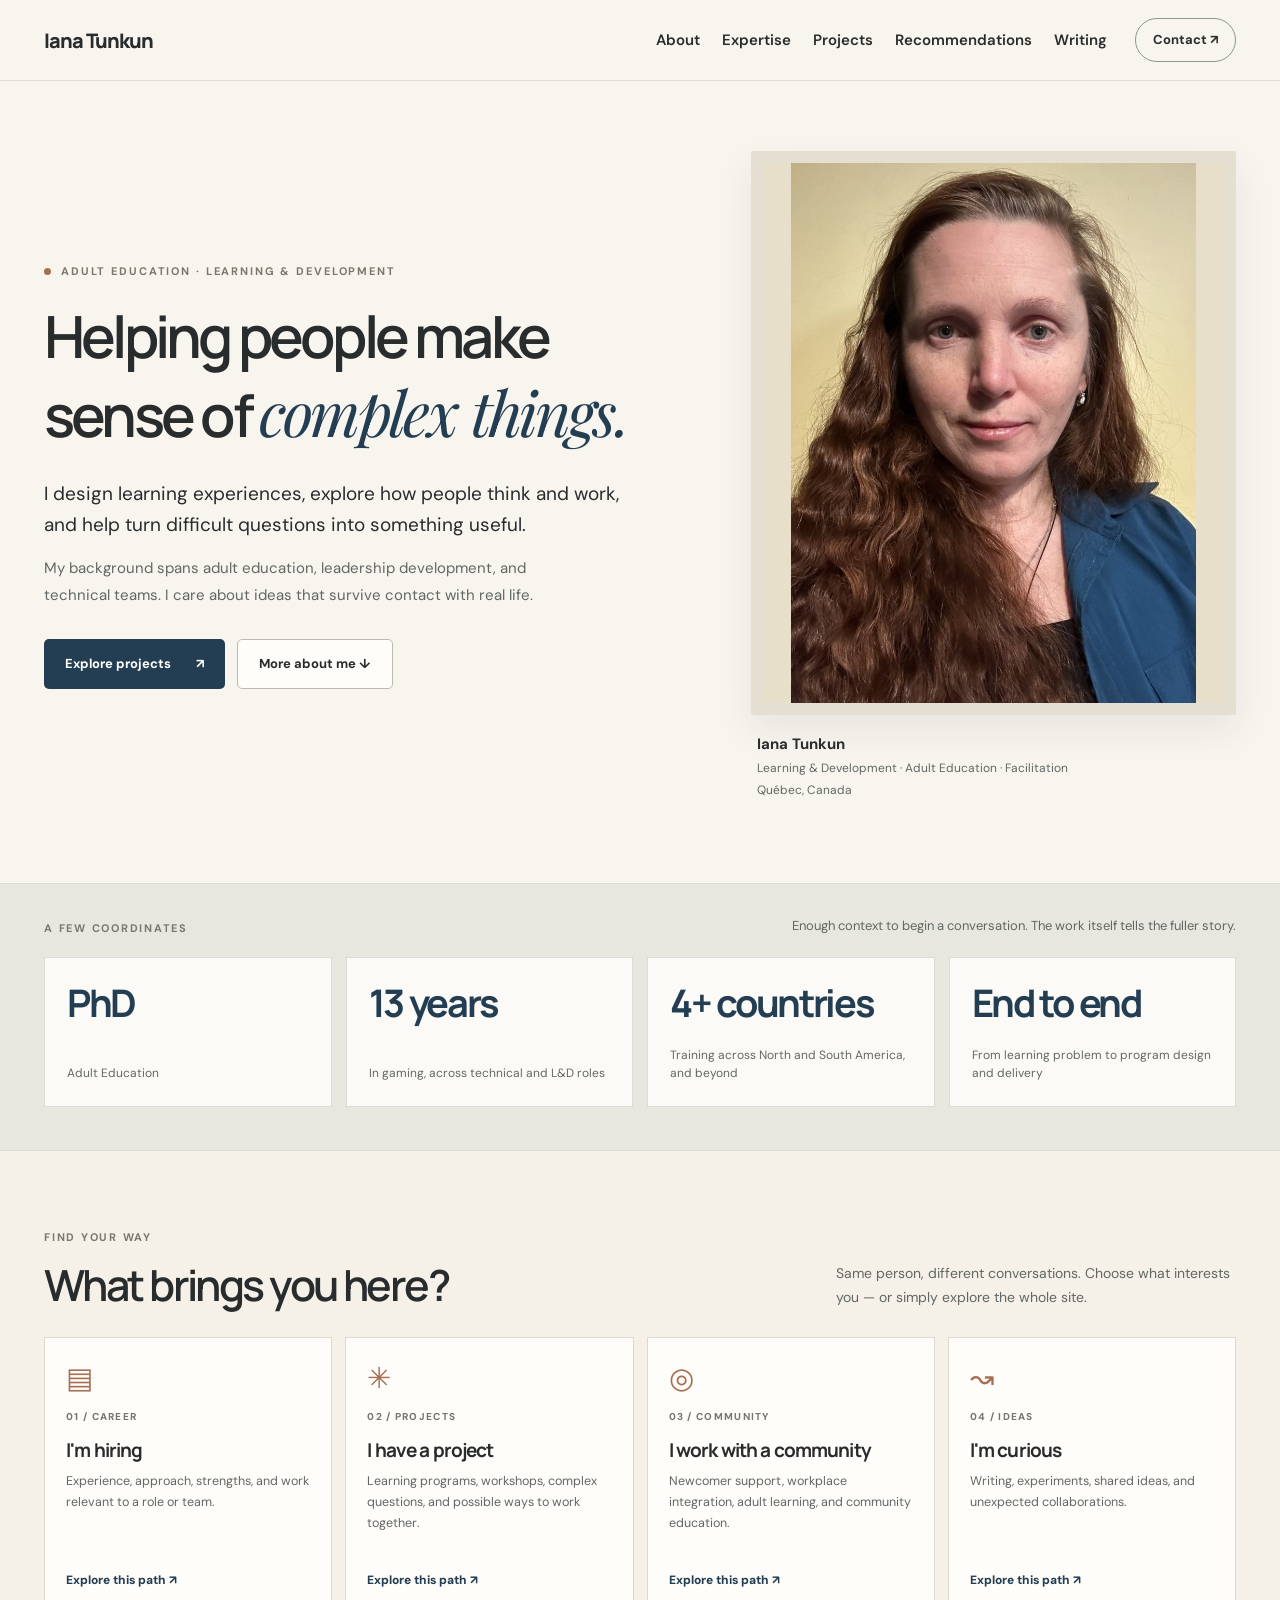
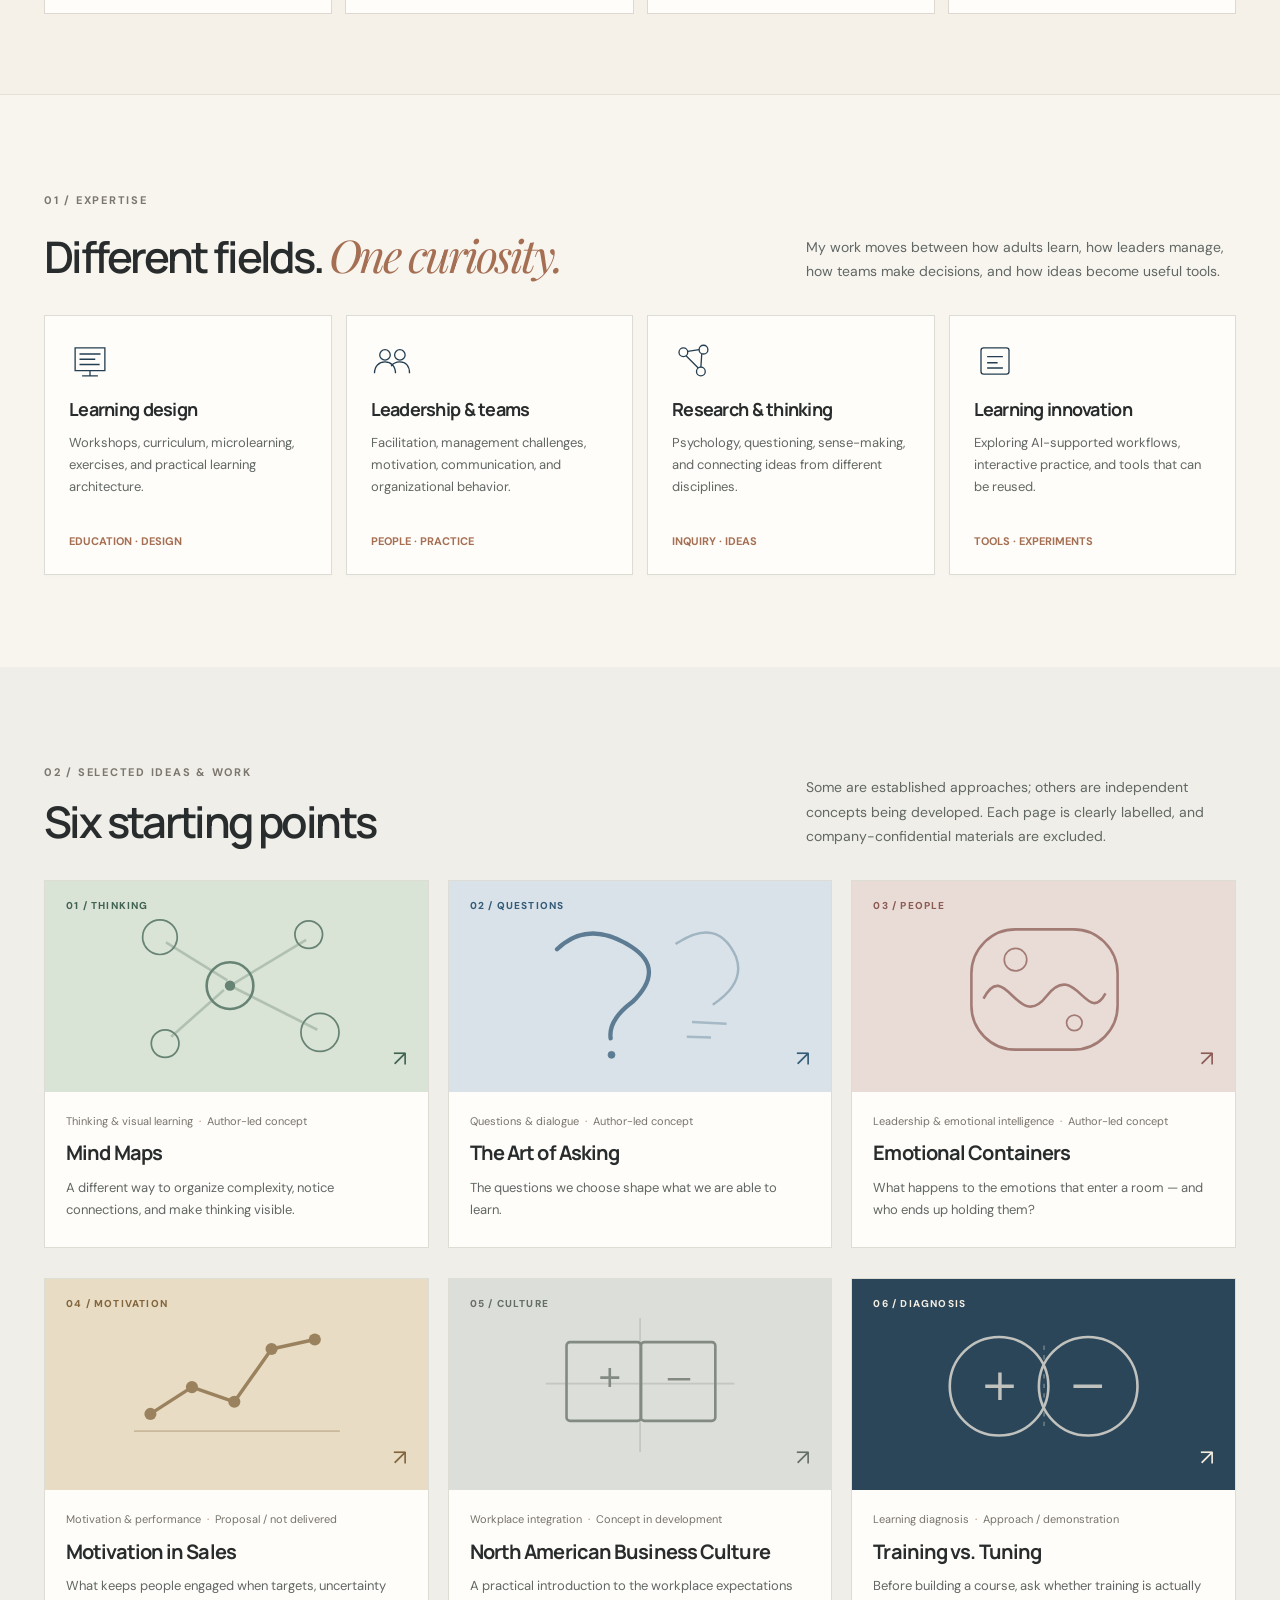
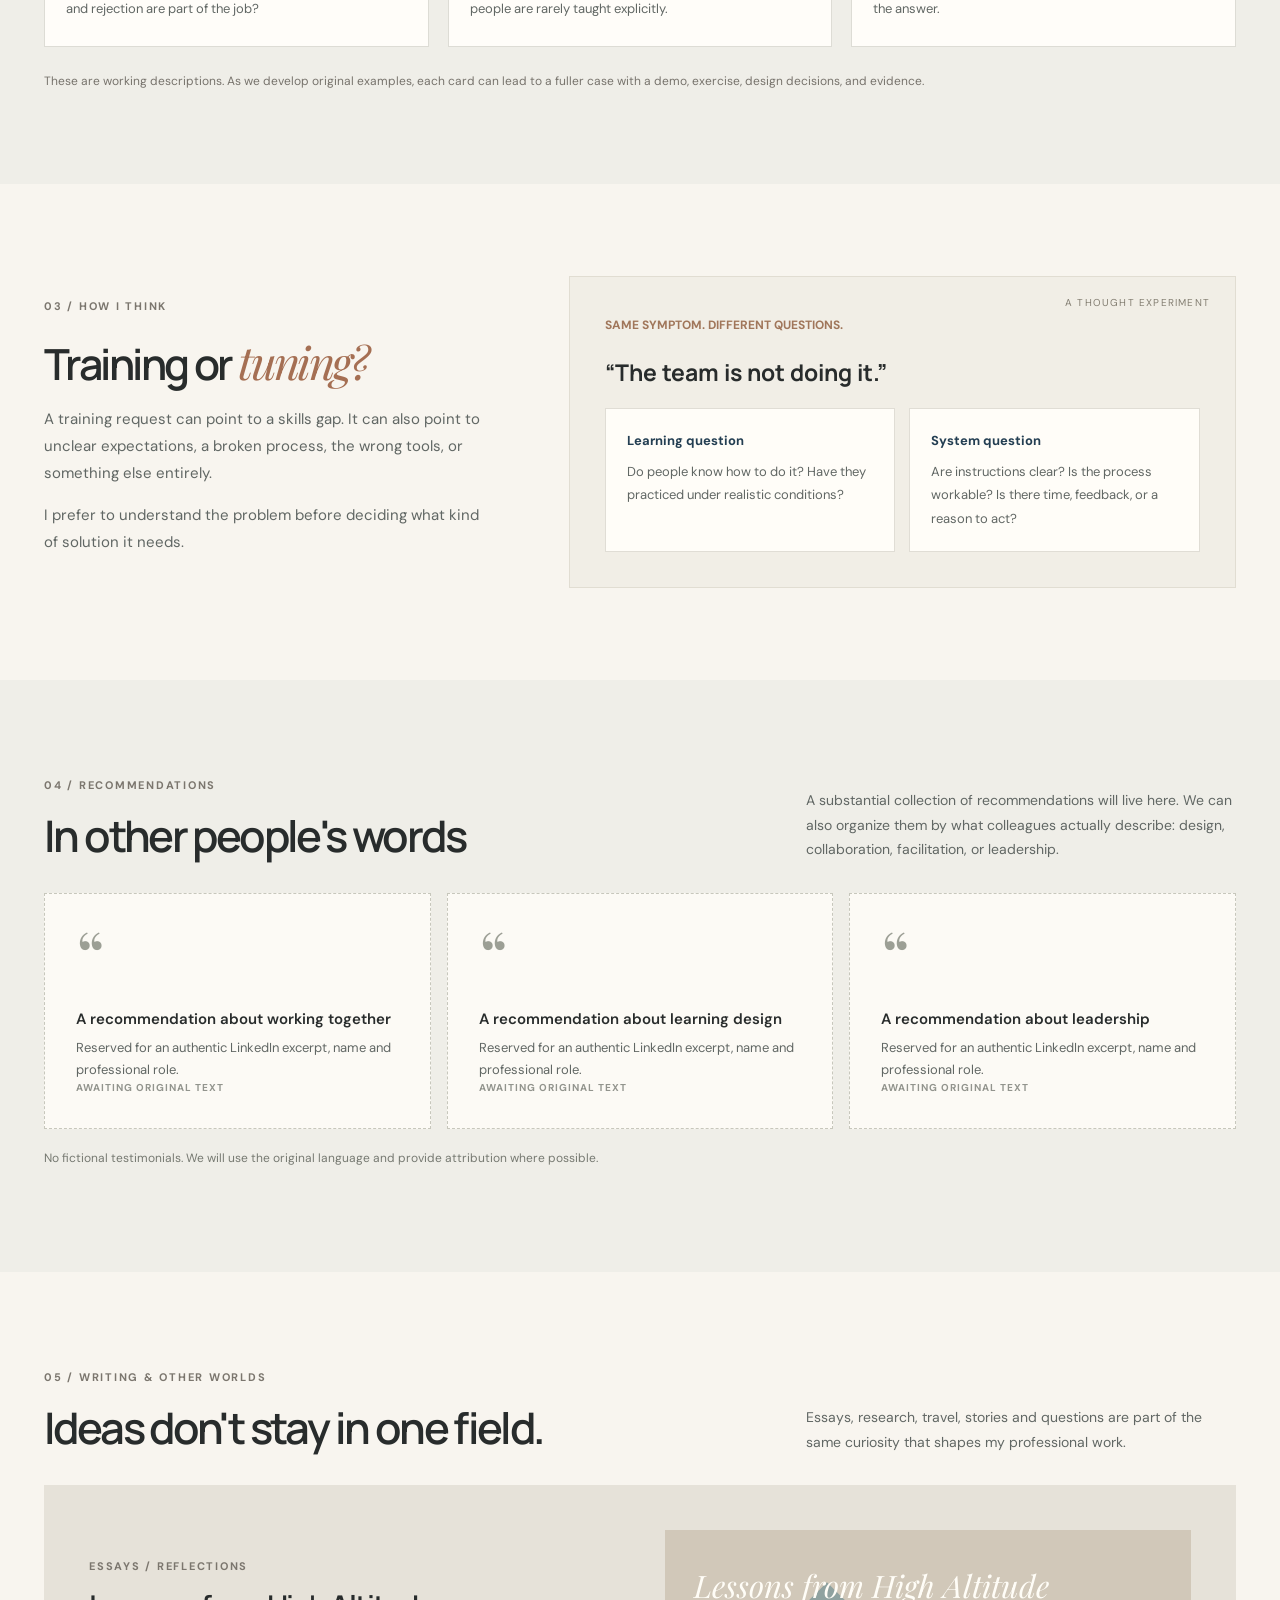
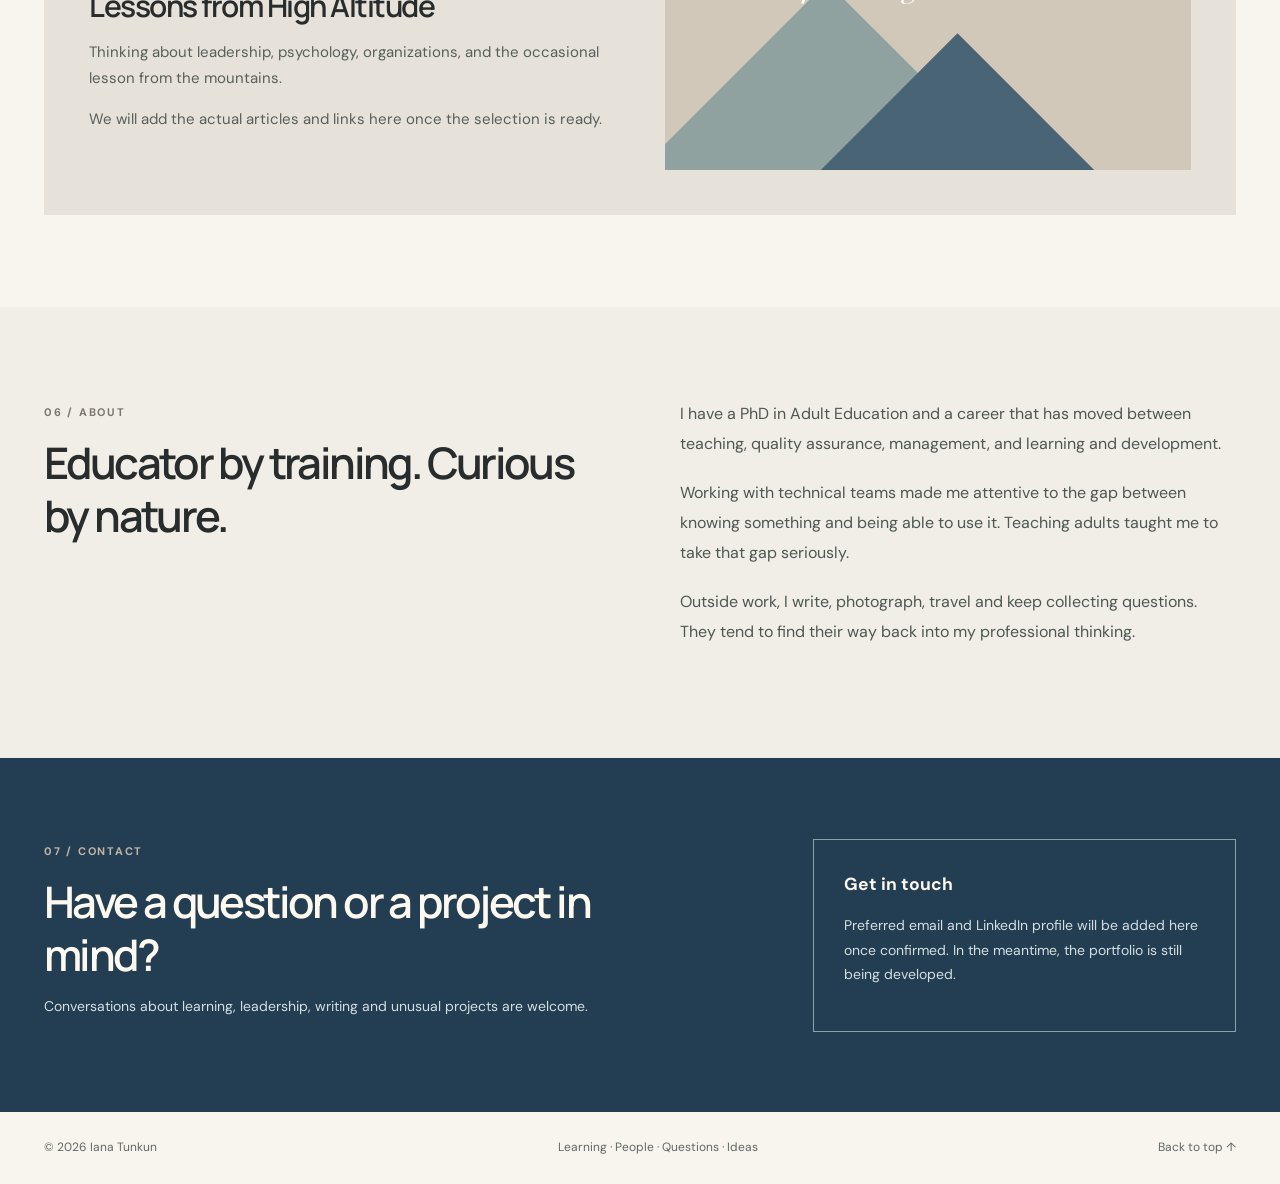
==== commit cab9edac: "Add four visitor journeys without crowding main navigation" ====
--- a/index.html
+++ b/index.html
@@ -4,10 +4,16 @@
 .stats-section{background:#e8e7df;border-block:1px solid #dbdbd2;padding:31px 0 43px}.section-kicker{font-size:11px;letter-spacing:.16em;font-weight:700;color:#7b766e;text-transform:uppercase}.stats-top{display:flex;justify-content:space-between;align-items:end;gap:25px;margin-bottom:20px}.stats-top p{font-size:13px;color:var(--quiet);margin:0}.stats-grid{display:grid;grid-template-columns:repeat(4,1fr);gap:14px}.stat-card{background:#fcfaf6;border:1px solid #dbdcd6;padding:24px 22px;min-height:150px;display:flex;flex-direction:column;justify-content:space-between;gap:14px}.stat-card strong{font:700 clamp(29px,3vw,38px)/1.1 Manrope,Arial,sans-serif;letter-spacing:-.06em;color:var(--navy)}.stat-card span{font-size:12px;line-height:1.5;color:#646762}.stat-card svg{width:24px;height:24px;stroke:var(--copper);fill:none;stroke-width:1.5;margin-bottom:2px}
 .section{padding:92px 0}.section-heading{display:grid;grid-template-columns:1fr minmax(250px,430px);align-items:end;gap:50px;margin-bottom:31px}.section-heading h2,.about-grid h2,.contact-grid h2{font:600 clamp(30px,3.4vw,44px)/1.22 Manrope,Arial,sans-serif;letter-spacing:-.06em;margin:12px 0 0}.section-heading h2 em{font:italic 400 1.04em 'Playfair Display',Georgia,serif;color:var(--copper)}.section-heading p{font-size:14px;line-height:1.75;color:var(--quiet);margin:0}.areas{display:grid;grid-template-columns:repeat(4,1fr);gap:14px}.area-card{background:#fffdf9;border:1px solid var(--line);padding:24px;min-height:260px;display:flex;flex-direction:column;gap:11px;box-shadow:0 2px 5px #383d2e04}.area-card svg{width:42px;height:42px;stroke:var(--navy);stroke-width:1.5;fill:none;margin-bottom:4px}.area-card h3{font:700 18px/1.35 Manrope,Arial,sans-serif;letter-spacing:-.04em;margin:0}.area-card p{font-size:13px;color:var(--quiet);line-height:1.7;margin:0}.area-card .area-n{margin-top:auto;font-size:11px;color:var(--copper);font-weight:700}.section-tinted{background:#efeee8}.section-heading .small-note{font-size:13px;color:var(--quiet)}.project-grid{display:grid;grid-template-columns:repeat(3,1fr);gap:30px 19px}.project-card{background:#fffdf9;border:1px solid #dddcd5;display:flex;flex-direction:column;transition:transform .2s ease,box-shadow .2s ease}.project-card:hover{transform:translateY(-4px);box-shadow:var(--shadow)}.project-visual{height:211px;position:relative;display:grid;place-items:center;overflow:hidden}.project-visual svg{width:80%;height:82%;max-width:320px;opacity:.75}.project-index{position:absolute;left:21px;top:17px;font-size:10px;font-weight:800;letter-spacing:.12em}.project-mark{position:absolute;right:21px;bottom:14px;font-size:22px}.sage .project-visual{background:#d9e3d6;color:#416352}.blue .project-visual{background:#d8e2e8;color:#345b77}.rose .project-visual{background:#e9dcd7;color:#8b5b54}.amber .project-visual{background:#e8dcc4;color:#82653d}.stone .project-visual{background:#dcded9;color:#656f65}.navy .project-visual{background:#2b4659;color:#f3ece0}.project-info{padding:21px 21px 25px}.project-types{font-size:11px;color:#77736c;line-height:1.6}.separator{color:var(--copper);margin:0 3px}.project-info h3{font:700 20px/1.33 Manrope,Arial,sans-serif;letter-spacing:-.045em;margin:10px 0}.project-info p{font-size:13px;line-height:1.75;color:var(--quiet);margin:0}.project-footer{font-size:12px;color:#77736c;margin:25px 0 0}
 .method-grid{display:grid;grid-template-columns:.8fr 1.2fr;gap:80px;align-items:center}.method-grid h2{font:600 clamp(31px,3.35vw,44px)/1.2 Manrope,Arial,sans-serif;letter-spacing:-.06em;margin:14px 0}.method-grid h2 em{font:italic 400 1.06em 'Playfair Display',Georgia,serif;color:var(--copper)}.method-grid p{color:var(--quiet);line-height:1.8}.method-example{background:#f1eee6;padding:35px;border:1px solid #e1ddd2;position:relative}.method-example:before{content:'A THOUGHT EXPERIMENT';position:absolute;right:25px;top:18px;font-size:10px;color:#837e72;letter-spacing:.12em}.method-example h3{font:700 23px Manrope,Arial,sans-serif;margin:20px 0}.two-paths{display:grid;grid-template-columns:1fr 1fr;gap:14px}.path{background:#fffdf8;padding:21px;border:1px solid #e0ddd5}.path b{display:block;font-size:13px;color:var(--navy);margin-bottom:8px}.path p{font-size:13px;margin:0}.thought-label{color:#a0765a;font-size:12px;font-weight:700}.reviews-intro{display:flex;justify-content:space-between;align-items:end;gap:30px;margin-bottom:30px}.reviews-intro>p{max-width:440px;color:var(--quiet);font-size:14px}.reviews-grid{display:grid;grid-template-columns:repeat(3,1fr);gap:16px}.review-placeholder{padding:31px;border:1px dashed #c7c7bc;background:#fcfaf5;min-height:230px;display:flex;flex-direction:column}.review-placeholder .quotation{font:70px/.85 'Playfair Display',Georgia,serif;color:#9c9f95}.review-placeholder h3{font-size:15px;margin:23px 0 5px;font-weight:600}.review-placeholder p{color:var(--quiet);font-size:13px;margin:0}.review-placeholder .verified{margin-top:auto;font-size:10px;letter-spacing:.1em;font-weight:700;color:#92948d}.review-note{font-size:12px;color:#767971;margin-top:20px}.writing-box{display:grid;grid-template-columns:1fr 1fr;gap:50px;background:#e6e2d9;padding:45px;align-items:center}.writing-box h3{font:600 30px/1.2 Manrope,Arial,sans-serif;letter-spacing:-.05em;margin:10px 0 13px}.writing-box p{font-size:15px;color:#585f5b;line-height:1.75}.writing-art{height:240px;background:#d1c8b9;display:flex;align-items:center;justify-content:center;position:relative;overflow:hidden}.writing-art .mountain{position:absolute;width:260px;height:260px;transform:rotate(45deg);background:#8fa2a0;top:106px;left:32px}.writing-art .mountain.second{background:#486475;left:175px;top:152px;width:235px;height:235px}.writing-art span{position:absolute;z-index:1;color:#fffdf7;font:italic 31px 'Playfair Display',Georgia,serif;top:34px;left:29px}.about-section{background:#f0eee7}.about-grid{display:grid;grid-template-columns:1fr 1fr;gap:80px}.about-grid .body p{font-size:16px;color:#4e5752;line-height:1.85;margin:0 0 20px}.contact-section{background:var(--navy);color:#fdf9ef;padding:80px 0}.contact-grid{display:grid;grid-template-columns:1.25fr .75fr;align-items:center;gap:65px}.contact-grid .section-kicker{color:#c4b5a3}.contact-grid h2{max-width:650px}.contact-grid p{font-size:14px;color:#d4dfdf}.contact-aside{padding:30px;border:1px solid #8aa0aa}.contact-aside h3{margin:0 0 10px}.contact-aside p{line-height:1.75}.footer{padding:26px 0;display:flex;justify-content:space-between;gap:20px;color:var(--quiet);font-size:12px}.detail-layout{max-width:850px;padding-top:80px;padding-bottom:130px}.detail-layout h1{font:600 clamp(37px,5.5vw,66px)/1.13 Manrope,Arial,sans-serif;letter-spacing:-.065em;margin:13px 0}.detail-layout .lead{font-size:21px;line-height:1.6}.detail-layout .detail-box{margin-top:45px;padding:30px;background:#eeeae2;border-left:3px solid var(--copper)}.detail-layout .back{font-size:13px;font-weight:700;color:var(--navy)}
-@media(max-width:1080px){.nav{flex-wrap:wrap;padding:14px 0;gap:12px}.main-nav{order:3;flex-basis:100%;justify-content:center}.nav-cta{margin-left:auto}.hero{gap:30px}.areas{grid-template-columns:repeat(2,1fr)}.project-grid{grid-template-columns:repeat(2,1fr)}.method-grid{gap:35px}}@media(max-width:720px){.wrap{width:calc(100% - 36px)}.site-header{position:relative}.main-nav{justify-content:flex-start;gap:12px 18px}.main-nav a{font-size:14px}.hero{grid-template-columns:1fr;padding-top:55px;padding-bottom:60px}.hero h1{font-size:clamp(38px,9vw,55px)}.hero-lede{font-size:17px}.portrait{max-width:480px}.portrait-frame img{max-height:none}.stats-top{display:block}.stats-grid{grid-template-columns:repeat(2,1fr)}.stat-card{min-height:145px;padding:18px}.section{padding:68px 0}.section-heading{grid-template-columns:1fr;gap:12px}.project-grid{grid-template-columns:1fr}.areas{grid-template-columns:1fr 1fr}.area-card{min-height:230px}.method-grid,.about-grid,.contact-grid,.writing-box{grid-template-columns:1fr;gap:27px}.two-paths{grid-template-columns:1fr}.reviews-grid{grid-template-columns:1fr}.review-placeholder{min-height:195px}.reviews-intro{display:block}.writing-box{padding:25px}.footer{flex-direction:column}}@media(max-width:430px){.areas{grid-template-columns:1fr}.hero h1{font-size:38px}.main-nav a{font-size:13px}.stats-grid{gap:9px}.stat-card strong{font-size:27px}}@media(prefers-reduced-motion:reduce){html{scroll-behavior:auto}*{transition:none!important}}</style></head><body>
+@media(max-width:1080px){.nav{flex-wrap:wrap;padding:14px 0;gap:12px}.main-nav{order:3;flex-basis:100%;justify-content:center}.nav-cta{margin-left:auto}.hero{gap:30px}.areas{grid-template-columns:repeat(2,1fr)}.project-grid{grid-template-columns:repeat(2,1fr)}.method-grid{gap:35px}}@media(max-width:720px){.wrap{width:calc(100% - 36px)}.site-header{position:relative}.main-nav{justify-content:flex-start;gap:12px 18px}.main-nav a{font-size:14px}.hero{grid-template-columns:1fr;padding-top:55px;padding-bottom:60px}.hero h1{font-size:clamp(38px,9vw,55px)}.hero-lede{font-size:17px}.portrait{max-width:480px}.portrait-frame img{max-height:none}.stats-top{display:block}.stats-grid{grid-template-columns:repeat(2,1fr)}.stat-card{min-height:145px;padding:18px}.section{padding:68px 0}.section-heading{grid-template-columns:1fr;gap:12px}.project-grid{grid-template-columns:1fr}.areas{grid-template-columns:1fr 1fr}.area-card{min-height:230px}.method-grid,.about-grid,.contact-grid,.writing-box{grid-template-columns:1fr;gap:27px}.two-paths{grid-template-columns:1fr}.reviews-grid{grid-template-columns:1fr}.review-placeholder{min-height:195px}.reviews-intro{display:block}.writing-box{padding:25px}.footer{flex-direction:column}}@media(max-width:430px){.areas{grid-template-columns:1fr}.hero h1{font-size:38px}.main-nav a{font-size:13px}.stats-grid{gap:9px}.stat-card strong{font-size:27px}}@media(prefers-reduced-motion:reduce){html{scroll-behavior:auto}*{transition:none!important}}.audience-section{padding:73px 0 80px;background:#f6f1e8;border-bottom:1px solid #e6e0d5}.audience-heading{display:flex;justify-content:space-between;align-items:end;gap:50px;margin-bottom:27px}.audience-heading h2{font:600 clamp(29px,3.35vw,43px)/1.2 Manrope,Arial,sans-serif;letter-spacing:-.06em;margin:10px 0 0}.audience-heading>p{max-width:400px;font-size:14px;line-height:1.7;color:var(--quiet);margin:0}.audience-grid{display:grid;grid-template-columns:repeat(4,minmax(0,1fr));gap:13px}.audience-card{display:flex;flex-direction:column;align-items:flex-start;background:var(--paper);border:1px solid #ddd9d0;padding:24px 21px 22px;min-height:277px;transition:transform .2s,box-shadow .2s,border-color .2s}.audience-card:hover{transform:translateY(-4px);box-shadow:var(--shadow);border-color:#9caaa0}.audience-symbol{font:400 29px/1 'Playfair Display',Georgia,serif;color:var(--copper);height:38px}.audience-number{font-size:10px;letter-spacing:.13em;font-weight:800;color:#79746d;margin-top:9px}.audience-card h3{font:700 19px/1.32 Manrope,Arial,sans-serif;letter-spacing:-.045em;margin:13px 0 7px}.audience-card p{font-size:12.5px;line-height:1.68;color:var(--quiet);margin:0}.audience-arrow{margin-top:auto;padding-top:17px;font-size:12px;font-weight:800;color:var(--navy)}.audience-detail{max-width:935px;padding:74px 0 110px}.audience-detail h1{font:600 clamp(35px,5.6vw,62px)/1.2 Manrope,Arial,sans-serif;letter-spacing:-.06em;margin:14px 0 17px;max-width:760px}.audience-detail .audience-lede{font-size:19px;line-height:1.6;max-width:770px;color:#4c5350}.audience-detail .audience-small{max-width:720px;font-size:15px;line-height:1.8;color:var(--quiet)}.audience-detail h2{font:700 25px Manrope,Arial,sans-serif;letter-spacing:-.04em;margin:48px 0 20px}.audience-paths{display:grid;grid-template-columns:1fr 1fr;gap:14px}.audience-path{padding:23px;background:#fffdf9;border:1px solid var(--line);display:flex;flex-direction:column;gap:10px;min-height:160px}.audience-path strong{font:700 18px/1.3 Manrope,Arial,sans-serif}.audience-path span{color:var(--quiet);font-size:13px;line-height:1.65}.audience-path em{font-style:normal;color:var(--navy);font-size:12px;font-weight:800;margin-top:auto}.audience-back{color:var(--navy);font-size:13px;font-weight:700}@media(max-width:1050px){.audience-grid{grid-template-columns:repeat(2,1fr)}.audience-card{min-height:230px}}@media(max-width:650px){.audience-section{padding:58px 0}.audience-heading{display:block}.audience-heading>p{margin-top:12px}.audience-grid,.audience-paths{grid-template-columns:1fr}.audience-card{min-height:190px}.audience-detail{padding-top:55px}}</style></head><body>
 <header class="site-header"><div class="wrap nav"><a class="brand" href="#home">Iana Tunkun</a><nav class="main-nav" aria-label="Main navigation"><a href="#about">About</a><a href="#areas">Expertise</a><a href="#projects">Projects</a><a href="#recommendations">Recommendations</a><a href="#writing">Writing</a></nav><a href="#contact" class="nav-cta">Contact ↗</a></div></header>
 <main id="home"><section class="wrap hero" aria-labelledby="main-heading"><div class="hero-copy"><div class="intro-label eyebrow">ADULT EDUCATION · LEARNING & DEVELOPMENT</div><h1 id="main-heading">Helping people make sense of <em>complex things.</em></h1><p class="hero-lede">I design learning experiences, explore how people think and work, and help turn difficult questions into something useful.</p><p class="hero-sub">My background spans adult education, leadership development, and technical teams. I care about ideas that survive contact with real life.</p><div class="hero-actions"><a class="button button-primary" href="#projects">Explore projects <span>↗</span></a><a class="button button-plain" href="#about">More about me ↓</a></div></div><figure class="portrait"><div class="portrait-frame"><img src="portrait.jpg" alt="Portrait of Iana Tunkun" width="960" height="1280" loading="eager"></div><figcaption><strong>Iana Tunkun</strong><span>Learning & Development · Adult Education · Facilitation</span><span>Québec, Canada</span></figcaption></figure></section>
 <section class="stats-section" aria-label="Professional background at a glance"><div class="wrap"><div class="stats-top"><span class="section-kicker">A few coordinates</span><p>Enough context to begin a conversation. The work itself tells the fuller story.</p></div><div class="stats-grid"><div class="stat-card"><strong>PhD</strong><span>Adult Education</span></div><div class="stat-card"><strong>13 years</strong><span>In gaming, across technical and L&D roles</span></div><div class="stat-card"><strong>4+ countries</strong><span>Training across North and South America, and beyond</span></div><div class="stat-card"><strong>End to end</strong><span>From learning problem to program design and delivery</span></div></div></div></section>
+<section class="audience-section" id="start"><div class="wrap"><div class="audience-heading"><div><span class="section-kicker">FIND YOUR WAY</span><h2>What brings you here?</h2></div><p>Same person, different conversations. Choose what interests you — or simply explore the whole site.</p></div><div class="audience-grid">
+<a class="audience-card" href="for/employers.html"><span class="audience-symbol" aria-hidden="true">▤</span><span class="audience-number">01 / CAREER</span><h3>I'm hiring</h3><p>Experience, approach, strengths, and work relevant to a role or team.</p><span class="audience-arrow">Explore this path ↗</span></a>
+<a class="audience-card" href="for/clients.html"><span class="audience-symbol" aria-hidden="true">✳</span><span class="audience-number">02 / PROJECTS</span><h3>I have a project</h3><p>Learning programs, workshops, complex questions, and possible ways to work together.</p><span class="audience-arrow">Explore this path ↗</span></a>
+<a class="audience-card" href="for/organizations.html"><span class="audience-symbol" aria-hidden="true">◎</span><span class="audience-number">03 / COMMUNITY</span><h3>I work with a community</h3><p>Newcomer support, workplace integration, adult learning, and community education.</p><span class="audience-arrow">Explore this path ↗</span></a>
+<a class="audience-card" href="for/collaborators.html"><span class="audience-symbol" aria-hidden="true">↝</span><span class="audience-number">04 / IDEAS</span><h3>I'm curious</h3><p>Writing, experiments, shared ideas, and unexpected collaborations.</p><span class="audience-arrow">Explore this path ↗</span></a>
+</div></div></section>
 <section class="section wrap" id="areas"><div class="section-heading"><div><span class="section-kicker">01 / EXPERTISE</span><h2>Different fields. <em>One curiosity.</em></h2></div><p>My work moves between how adults learn, how leaders manage, how teams make decisions, and how ideas become useful tools.</p></div><div class="areas">
 <article class="area-card"><svg viewBox="0 0 48 48" aria-hidden="true"><path d="M7 9h34v26H7zM15 41h18M24 35v6M12 16h24M12 22h18M12 28h23"/></svg><h3>Learning design</h3><p>Workshops, curriculum, microlearning, exercises, and practical learning architecture.</p><span class="area-n">EDUCATION · DESIGN</span></article>
 <article class="area-card"><svg viewBox="0 0 48 48" aria-hidden="true"><circle cx="16" cy="17" r="6"/><circle cx="33" cy="17" r="6"/><path d="M4 38c0-8 5-13 12-13s12 5 12 13M23 30c2-3 6-5 10-5 7 0 11 5 11 13"/></svg><h3>Leadership & teams</h3><p>Facilitation, management challenges, motivation, communication, and organizational behavior.</p><span class="area-n">PEOPLE · PRACTICE</span></article>
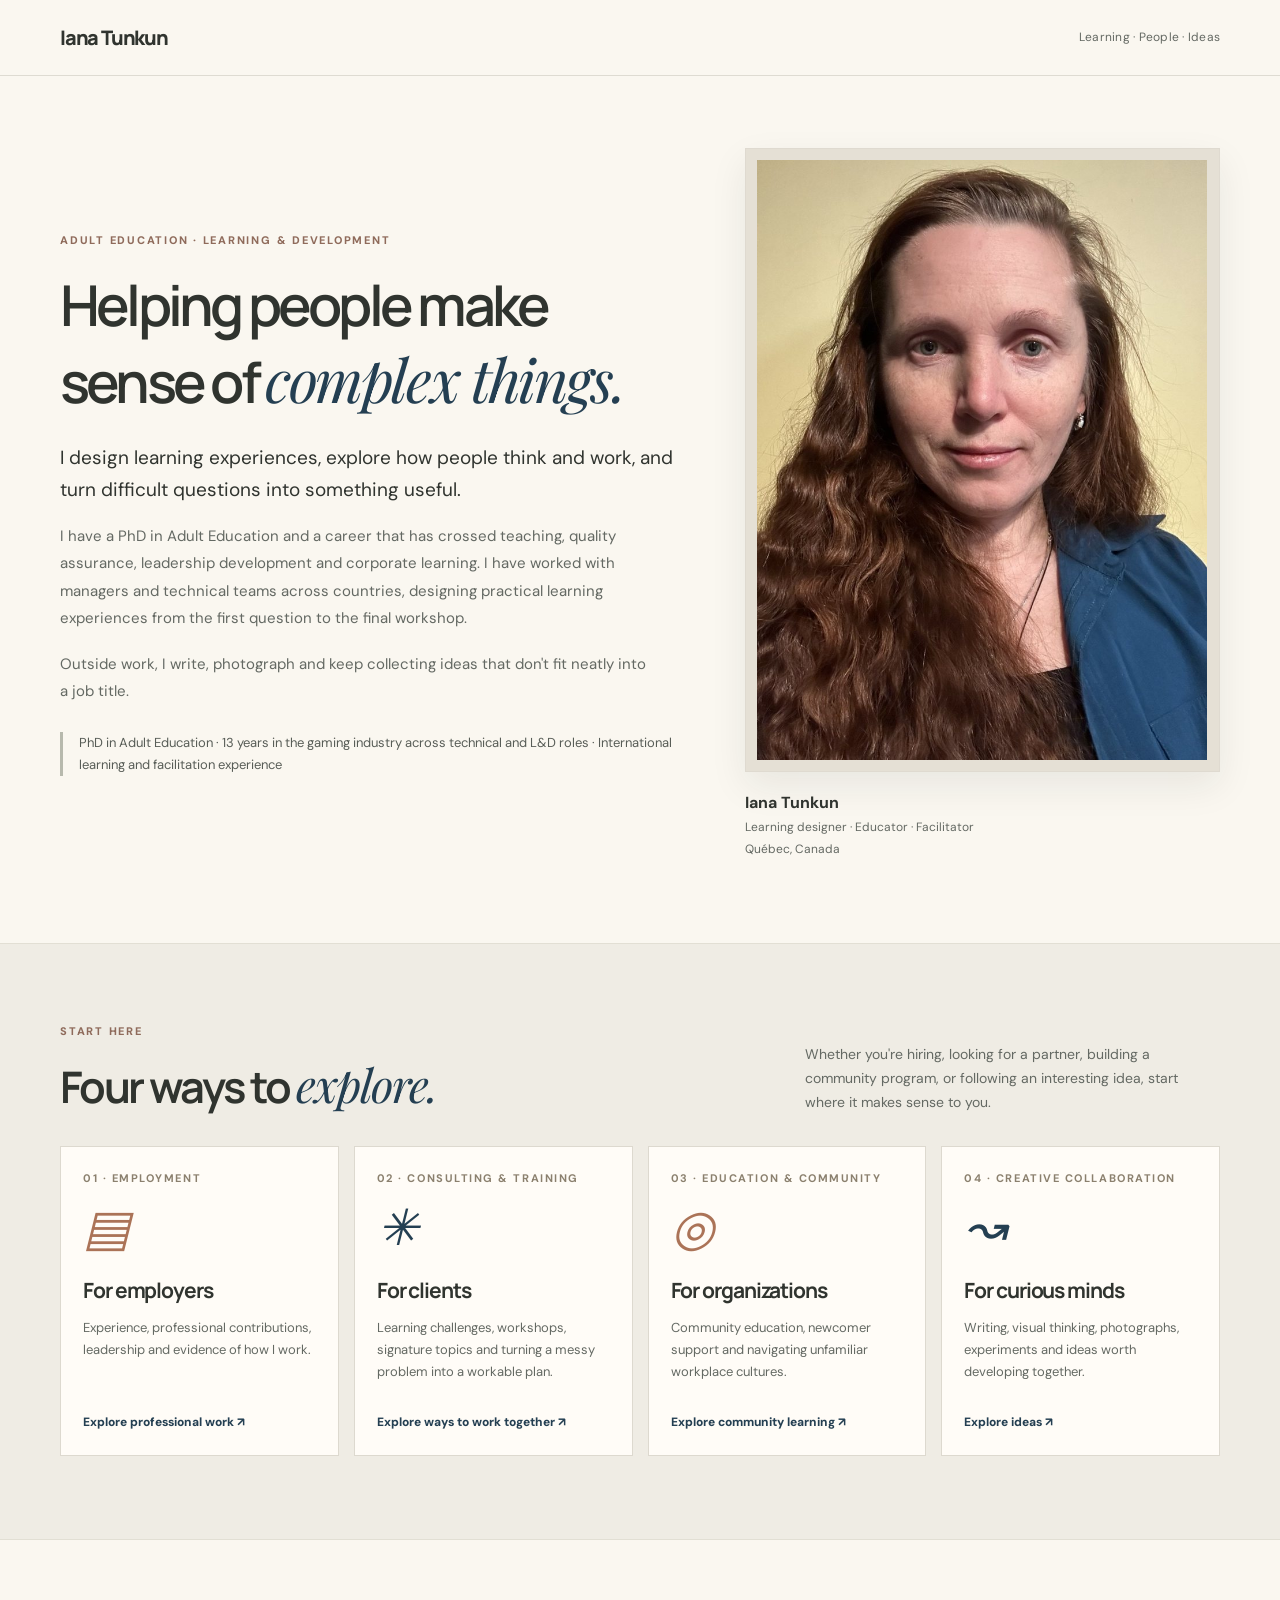
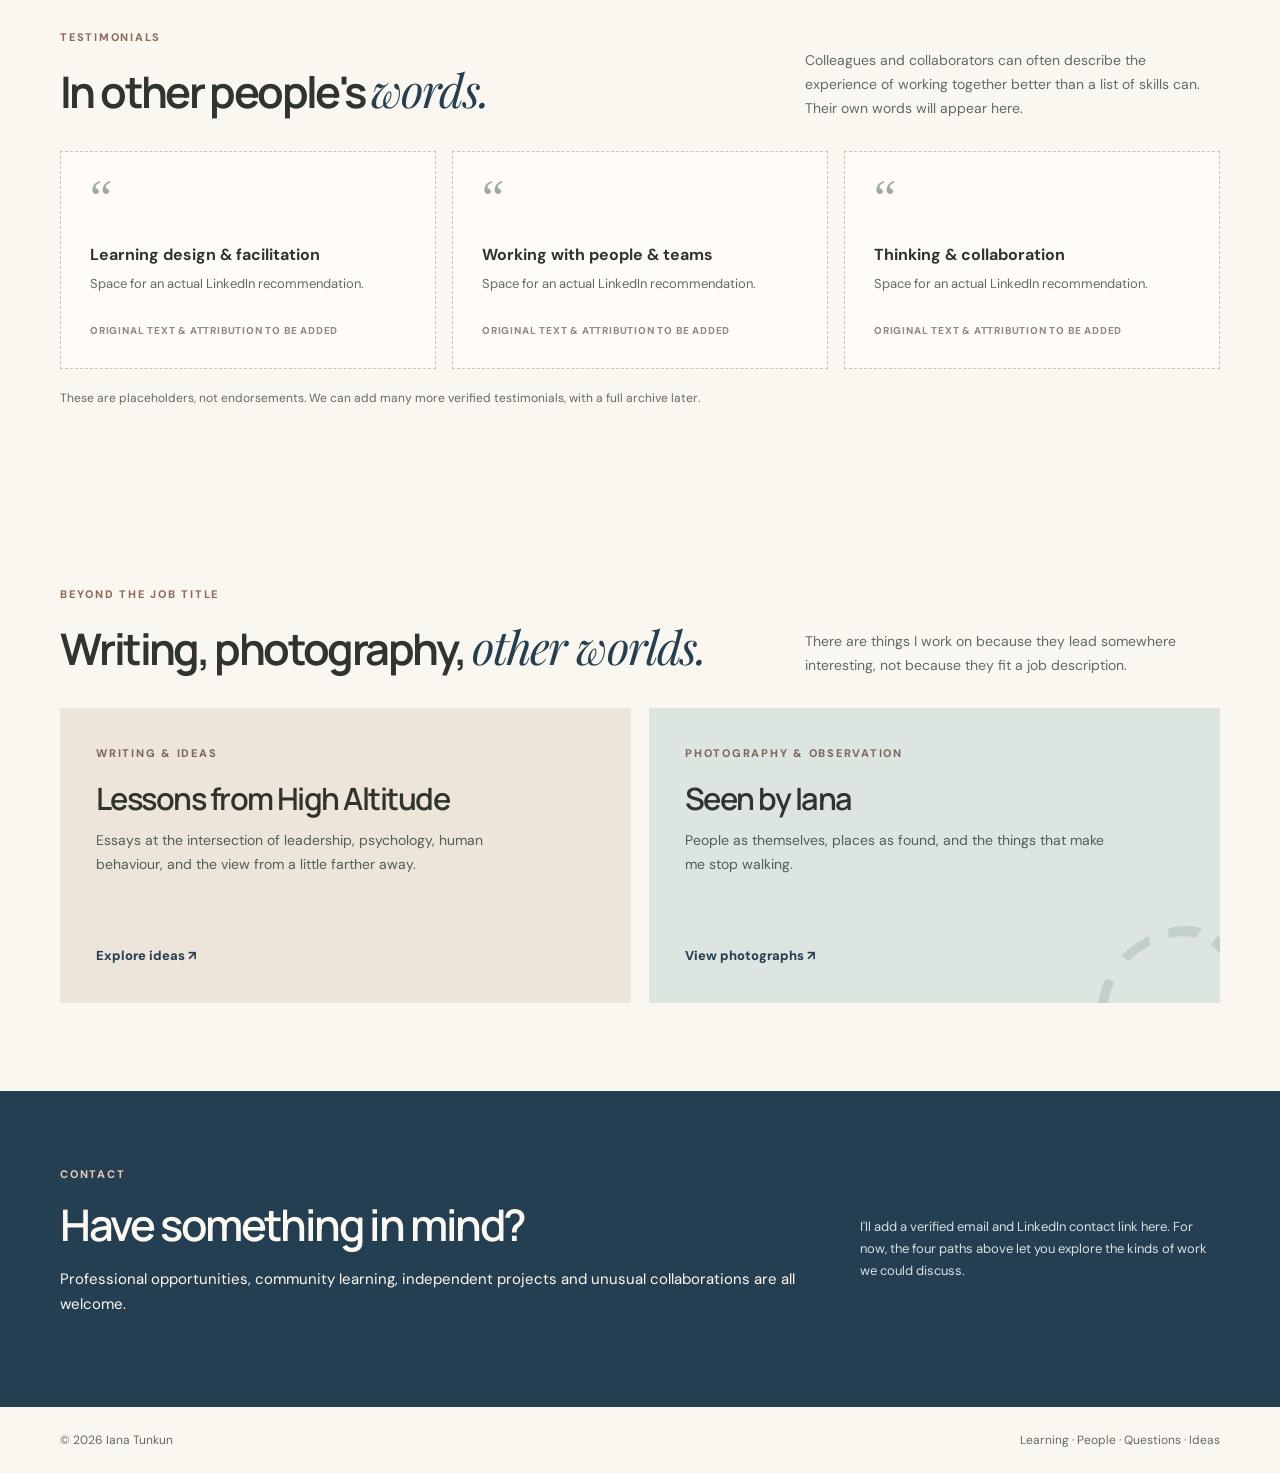
==== commit 10aa2ac1: "Simplify portfolio navigation into four audience journeys and shared testimonials" ====
--- a/index.html
+++ b/index.html
@@ -1,33 +1,13 @@
-<!DOCTYPE html><html lang="en"><head><meta charset="utf-8"><meta name="viewport" content="width=device-width,initial-scale=1"><meta name="description" content="Iana Tunkun — learning design, adult education, leadership development, ideas and thoughtful work with people."><title>Iana Tunkun | Learning, Leadership & Ideas</title><style>@import url('https://fonts.googleapis.com/css2?family=DM+Sans:wght@400;500;600;700&family=Manrope:wght@400;500;600;700;800&family=Playfair+Display:ital,wght@0,400;1,400;1,500&display=swap');
-:root{--cream:#f8f5ef;--paper:#fffdf9;--ink:#282c2c;--quiet:#616764;--line:#dddcd4;--green:#657868;--navy:#233e52;--copper:#a56f53;--shadow:0 12px 42px rgba(29,44,44,.075)}
-*{box-sizing:border-box}html{scroll-behavior:smooth;scroll-padding-top:105px}body{background:var(--cream);margin:0;color:var(--ink);font:15px/1.65 'DM Sans',Arial,sans-serif;-webkit-font-smoothing:antialiased}a{color:inherit;text-decoration:none}a:focus-visible,button:focus-visible{outline:3px solid #517c87;outline-offset:4px}button{font:inherit;cursor:pointer}.wrap{width:min(1200px,calc(100% - 88px));margin:0 auto}.site-header{background:rgba(248,245,239,.96);border-bottom:1px solid var(--line);position:sticky;top:0;z-index:5;backdrop-filter:blur(14px)}.nav{min-height:80px;display:flex;align-items:center;gap:28px}.brand{font:800 20px Manrope,Arial,sans-serif;letter-spacing:-.055em;white-space:nowrap}.main-nav{display:flex;flex-wrap:wrap;gap:22px;margin-left:auto;align-items:center}.main-nav a{font-size:15px;font-weight:600;white-space:nowrap}.main-nav a:hover{color:var(--copper)}.nav-cta{padding:10px 17px;border:1px solid #879891;border-radius:50px;font-size:13px;font-weight:700;white-space:nowrap}.nav-cta:hover{background:var(--navy);color:#fff}.eyebrow{font-size:11px;letter-spacing:.17em;font-weight:700;color:#7c766c;text-transform:uppercase}.hero{display:grid;grid-template-columns:1.14fr .86fr;gap:65px;align-items:center;padding-top:70px;padding-bottom:83px}.hero-copy{padding:15px 0}.hero h1{font:600 clamp(39px,4.55vw,60px)/1.17 Manrope,Arial,sans-serif;letter-spacing:-.065em;margin:21px 0 25px;max-width:650px}.hero h1 em{font:italic 400 1.07em 'Playfair Display',Georgia,serif;letter-spacing:-.045em;color:var(--navy)}.hero-lede{font:400 19px/1.65 'DM Sans',Arial,sans-serif;max-width:590px;margin:0 0 15px}.hero-sub{color:var(--quiet);line-height:1.8;margin:0;max-width:530px}.hero-actions{display:flex;gap:12px;margin-top:30px;flex-wrap:wrap}.button{display:inline-flex;justify-content:center;align-items:center;gap:25px;font-size:13px;font-weight:700;padding:13px 21px;border-radius:5px}.button-primary{background:var(--navy);color:#fff}.button-primary:hover{background:#345770}.button-plain{border:1px solid #bbb8af;background:var(--paper)}.portrait{margin:0}.portrait-frame{padding:12px;background:#e5dfd2;border-radius:2px;box-shadow:0 15px 38px #292a2514}.portrait-frame img{display:block;width:100%;height:auto;max-height:540px;object-fit:contain;object-position:center;background:#e8dfcb}.portrait figcaption{padding:17px 6px 0;display:flex;flex-direction:column;gap:2px}.portrait figcaption strong{font-size:15px}.portrait figcaption span{font-size:12px;color:var(--quiet)}.intro-label{display:flex;align-items:center;gap:10px;margin-bottom:14px}.intro-label:before{content:'';height:7px;width:7px;border-radius:50%;background:var(--copper)}
-.stats-section{background:#e8e7df;border-block:1px solid #dbdbd2;padding:31px 0 43px}.section-kicker{font-size:11px;letter-spacing:.16em;font-weight:700;color:#7b766e;text-transform:uppercase}.stats-top{display:flex;justify-content:space-between;align-items:end;gap:25px;margin-bottom:20px}.stats-top p{font-size:13px;color:var(--quiet);margin:0}.stats-grid{display:grid;grid-template-columns:repeat(4,1fr);gap:14px}.stat-card{background:#fcfaf6;border:1px solid #dbdcd6;padding:24px 22px;min-height:150px;display:flex;flex-direction:column;justify-content:space-between;gap:14px}.stat-card strong{font:700 clamp(29px,3vw,38px)/1.1 Manrope,Arial,sans-serif;letter-spacing:-.06em;color:var(--navy)}.stat-card span{font-size:12px;line-height:1.5;color:#646762}.stat-card svg{width:24px;height:24px;stroke:var(--copper);fill:none;stroke-width:1.5;margin-bottom:2px}
-.section{padding:92px 0}.section-heading{display:grid;grid-template-columns:1fr minmax(250px,430px);align-items:end;gap:50px;margin-bottom:31px}.section-heading h2,.about-grid h2,.contact-grid h2{font:600 clamp(30px,3.4vw,44px)/1.22 Manrope,Arial,sans-serif;letter-spacing:-.06em;margin:12px 0 0}.section-heading h2 em{font:italic 400 1.04em 'Playfair Display',Georgia,serif;color:var(--copper)}.section-heading p{font-size:14px;line-height:1.75;color:var(--quiet);margin:0}.areas{display:grid;grid-template-columns:repeat(4,1fr);gap:14px}.area-card{background:#fffdf9;border:1px solid var(--line);padding:24px;min-height:260px;display:flex;flex-direction:column;gap:11px;box-shadow:0 2px 5px #383d2e04}.area-card svg{width:42px;height:42px;stroke:var(--navy);stroke-width:1.5;fill:none;margin-bottom:4px}.area-card h3{font:700 18px/1.35 Manrope,Arial,sans-serif;letter-spacing:-.04em;margin:0}.area-card p{font-size:13px;color:var(--quiet);line-height:1.7;margin:0}.area-card .area-n{margin-top:auto;font-size:11px;color:var(--copper);font-weight:700}.section-tinted{background:#efeee8}.section-heading .small-note{font-size:13px;color:var(--quiet)}.project-grid{display:grid;grid-template-columns:repeat(3,1fr);gap:30px 19px}.project-card{background:#fffdf9;border:1px solid #dddcd5;display:flex;flex-direction:column;transition:transform .2s ease,box-shadow .2s ease}.project-card:hover{transform:translateY(-4px);box-shadow:var(--shadow)}.project-visual{height:211px;position:relative;display:grid;place-items:center;overflow:hidden}.project-visual svg{width:80%;height:82%;max-width:320px;opacity:.75}.project-index{position:absolute;left:21px;top:17px;font-size:10px;font-weight:800;letter-spacing:.12em}.project-mark{position:absolute;right:21px;bottom:14px;font-size:22px}.sage .project-visual{background:#d9e3d6;color:#416352}.blue .project-visual{background:#d8e2e8;color:#345b77}.rose .project-visual{background:#e9dcd7;color:#8b5b54}.amber .project-visual{background:#e8dcc4;color:#82653d}.stone .project-visual{background:#dcded9;color:#656f65}.navy .project-visual{background:#2b4659;color:#f3ece0}.project-info{padding:21px 21px 25px}.project-types{font-size:11px;color:#77736c;line-height:1.6}.separator{color:var(--copper);margin:0 3px}.project-info h3{font:700 20px/1.33 Manrope,Arial,sans-serif;letter-spacing:-.045em;margin:10px 0}.project-info p{font-size:13px;line-height:1.75;color:var(--quiet);margin:0}.project-footer{font-size:12px;color:#77736c;margin:25px 0 0}
-.method-grid{display:grid;grid-template-columns:.8fr 1.2fr;gap:80px;align-items:center}.method-grid h2{font:600 clamp(31px,3.35vw,44px)/1.2 Manrope,Arial,sans-serif;letter-spacing:-.06em;margin:14px 0}.method-grid h2 em{font:italic 400 1.06em 'Playfair Display',Georgia,serif;color:var(--copper)}.method-grid p{color:var(--quiet);line-height:1.8}.method-example{background:#f1eee6;padding:35px;border:1px solid #e1ddd2;position:relative}.method-example:before{content:'A THOUGHT EXPERIMENT';position:absolute;right:25px;top:18px;font-size:10px;color:#837e72;letter-spacing:.12em}.method-example h3{font:700 23px Manrope,Arial,sans-serif;margin:20px 0}.two-paths{display:grid;grid-template-columns:1fr 1fr;gap:14px}.path{background:#fffdf8;padding:21px;border:1px solid #e0ddd5}.path b{display:block;font-size:13px;color:var(--navy);margin-bottom:8px}.path p{font-size:13px;margin:0}.thought-label{color:#a0765a;font-size:12px;font-weight:700}.reviews-intro{display:flex;justify-content:space-between;align-items:end;gap:30px;margin-bottom:30px}.reviews-intro>p{max-width:440px;color:var(--quiet);font-size:14px}.reviews-grid{display:grid;grid-template-columns:repeat(3,1fr);gap:16px}.review-placeholder{padding:31px;border:1px dashed #c7c7bc;background:#fcfaf5;min-height:230px;display:flex;flex-direction:column}.review-placeholder .quotation{font:70px/.85 'Playfair Display',Georgia,serif;color:#9c9f95}.review-placeholder h3{font-size:15px;margin:23px 0 5px;font-weight:600}.review-placeholder p{color:var(--quiet);font-size:13px;margin:0}.review-placeholder .verified{margin-top:auto;font-size:10px;letter-spacing:.1em;font-weight:700;color:#92948d}.review-note{font-size:12px;color:#767971;margin-top:20px}.writing-box{display:grid;grid-template-columns:1fr 1fr;gap:50px;background:#e6e2d9;padding:45px;align-items:center}.writing-box h3{font:600 30px/1.2 Manrope,Arial,sans-serif;letter-spacing:-.05em;margin:10px 0 13px}.writing-box p{font-size:15px;color:#585f5b;line-height:1.75}.writing-art{height:240px;background:#d1c8b9;display:flex;align-items:center;justify-content:center;position:relative;overflow:hidden}.writing-art .mountain{position:absolute;width:260px;height:260px;transform:rotate(45deg);background:#8fa2a0;top:106px;left:32px}.writing-art .mountain.second{background:#486475;left:175px;top:152px;width:235px;height:235px}.writing-art span{position:absolute;z-index:1;color:#fffdf7;font:italic 31px 'Playfair Display',Georgia,serif;top:34px;left:29px}.about-section{background:#f0eee7}.about-grid{display:grid;grid-template-columns:1fr 1fr;gap:80px}.about-grid .body p{font-size:16px;color:#4e5752;line-height:1.85;margin:0 0 20px}.contact-section{background:var(--navy);color:#fdf9ef;padding:80px 0}.contact-grid{display:grid;grid-template-columns:1.25fr .75fr;align-items:center;gap:65px}.contact-grid .section-kicker{color:#c4b5a3}.contact-grid h2{max-width:650px}.contact-grid p{font-size:14px;color:#d4dfdf}.contact-aside{padding:30px;border:1px solid #8aa0aa}.contact-aside h3{margin:0 0 10px}.contact-aside p{line-height:1.75}.footer{padding:26px 0;display:flex;justify-content:space-between;gap:20px;color:var(--quiet);font-size:12px}.detail-layout{max-width:850px;padding-top:80px;padding-bottom:130px}.detail-layout h1{font:600 clamp(37px,5.5vw,66px)/1.13 Manrope,Arial,sans-serif;letter-spacing:-.065em;margin:13px 0}.detail-layout .lead{font-size:21px;line-height:1.6}.detail-layout .detail-box{margin-top:45px;padding:30px;background:#eeeae2;border-left:3px solid var(--copper)}.detail-layout .back{font-size:13px;font-weight:700;color:var(--navy)}
-@media(max-width:1080px){.nav{flex-wrap:wrap;padding:14px 0;gap:12px}.main-nav{order:3;flex-basis:100%;justify-content:center}.nav-cta{margin-left:auto}.hero{gap:30px}.areas{grid-template-columns:repeat(2,1fr)}.project-grid{grid-template-columns:repeat(2,1fr)}.method-grid{gap:35px}}@media(max-width:720px){.wrap{width:calc(100% - 36px)}.site-header{position:relative}.main-nav{justify-content:flex-start;gap:12px 18px}.main-nav a{font-size:14px}.hero{grid-template-columns:1fr;padding-top:55px;padding-bottom:60px}.hero h1{font-size:clamp(38px,9vw,55px)}.hero-lede{font-size:17px}.portrait{max-width:480px}.portrait-frame img{max-height:none}.stats-top{display:block}.stats-grid{grid-template-columns:repeat(2,1fr)}.stat-card{min-height:145px;padding:18px}.section{padding:68px 0}.section-heading{grid-template-columns:1fr;gap:12px}.project-grid{grid-template-columns:1fr}.areas{grid-template-columns:1fr 1fr}.area-card{min-height:230px}.method-grid,.about-grid,.contact-grid,.writing-box{grid-template-columns:1fr;gap:27px}.two-paths{grid-template-columns:1fr}.reviews-grid{grid-template-columns:1fr}.review-placeholder{min-height:195px}.reviews-intro{display:block}.writing-box{padding:25px}.footer{flex-direction:column}}@media(max-width:430px){.areas{grid-template-columns:1fr}.hero h1{font-size:38px}.main-nav a{font-size:13px}.stats-grid{gap:9px}.stat-card strong{font-size:27px}}@media(prefers-reduced-motion:reduce){html{scroll-behavior:auto}*{transition:none!important}}.audience-section{padding:73px 0 80px;background:#f6f1e8;border-bottom:1px solid #e6e0d5}.audience-heading{display:flex;justify-content:space-between;align-items:end;gap:50px;margin-bottom:27px}.audience-heading h2{font:600 clamp(29px,3.35vw,43px)/1.2 Manrope,Arial,sans-serif;letter-spacing:-.06em;margin:10px 0 0}.audience-heading>p{max-width:400px;font-size:14px;line-height:1.7;color:var(--quiet);margin:0}.audience-grid{display:grid;grid-template-columns:repeat(4,minmax(0,1fr));gap:13px}.audience-card{display:flex;flex-direction:column;align-items:flex-start;background:var(--paper);border:1px solid #ddd9d0;padding:24px 21px 22px;min-height:277px;transition:transform .2s,box-shadow .2s,border-color .2s}.audience-card:hover{transform:translateY(-4px);box-shadow:var(--shadow);border-color:#9caaa0}.audience-symbol{font:400 29px/1 'Playfair Display',Georgia,serif;color:var(--copper);height:38px}.audience-number{font-size:10px;letter-spacing:.13em;font-weight:800;color:#79746d;margin-top:9px}.audience-card h3{font:700 19px/1.32 Manrope,Arial,sans-serif;letter-spacing:-.045em;margin:13px 0 7px}.audience-card p{font-size:12.5px;line-height:1.68;color:var(--quiet);margin:0}.audience-arrow{margin-top:auto;padding-top:17px;font-size:12px;font-weight:800;color:var(--navy)}.audience-detail{max-width:935px;padding:74px 0 110px}.audience-detail h1{font:600 clamp(35px,5.6vw,62px)/1.2 Manrope,Arial,sans-serif;letter-spacing:-.06em;margin:14px 0 17px;max-width:760px}.audience-detail .audience-lede{font-size:19px;line-height:1.6;max-width:770px;color:#4c5350}.audience-detail .audience-small{max-width:720px;font-size:15px;line-height:1.8;color:var(--quiet)}.audience-detail h2{font:700 25px Manrope,Arial,sans-serif;letter-spacing:-.04em;margin:48px 0 20px}.audience-paths{display:grid;grid-template-columns:1fr 1fr;gap:14px}.audience-path{padding:23px;background:#fffdf9;border:1px solid var(--line);display:flex;flex-direction:column;gap:10px;min-height:160px}.audience-path strong{font:700 18px/1.3 Manrope,Arial,sans-serif}.audience-path span{color:var(--quiet);font-size:13px;line-height:1.65}.audience-path em{font-style:normal;color:var(--navy);font-size:12px;font-weight:800;margin-top:auto}.audience-back{color:var(--navy);font-size:13px;font-weight:700}@media(max-width:1050px){.audience-grid{grid-template-columns:repeat(2,1fr)}.audience-card{min-height:230px}}@media(max-width:650px){.audience-section{padding:58px 0}.audience-heading{display:block}.audience-heading>p{margin-top:12px}.audience-grid,.audience-paths{grid-template-columns:1fr}.audience-card{min-height:190px}.audience-detail{padding-top:55px}}</style></head><body>
-<header class="site-header"><div class="wrap nav"><a class="brand" href="#home">Iana Tunkun</a><nav class="main-nav" aria-label="Main navigation"><a href="#about">About</a><a href="#areas">Expertise</a><a href="#projects">Projects</a><a href="#recommendations">Recommendations</a><a href="#writing">Writing</a></nav><a href="#contact" class="nav-cta">Contact ↗</a></div></header>
-<main id="home"><section class="wrap hero" aria-labelledby="main-heading"><div class="hero-copy"><div class="intro-label eyebrow">ADULT EDUCATION · LEARNING & DEVELOPMENT</div><h1 id="main-heading">Helping people make sense of <em>complex things.</em></h1><p class="hero-lede">I design learning experiences, explore how people think and work, and help turn difficult questions into something useful.</p><p class="hero-sub">My background spans adult education, leadership development, and technical teams. I care about ideas that survive contact with real life.</p><div class="hero-actions"><a class="button button-primary" href="#projects">Explore projects <span>↗</span></a><a class="button button-plain" href="#about">More about me ↓</a></div></div><figure class="portrait"><div class="portrait-frame"><img src="portrait.jpg" alt="Portrait of Iana Tunkun" width="960" height="1280" loading="eager"></div><figcaption><strong>Iana Tunkun</strong><span>Learning & Development · Adult Education · Facilitation</span><span>Québec, Canada</span></figcaption></figure></section>
-<section class="stats-section" aria-label="Professional background at a glance"><div class="wrap"><div class="stats-top"><span class="section-kicker">A few coordinates</span><p>Enough context to begin a conversation. The work itself tells the fuller story.</p></div><div class="stats-grid"><div class="stat-card"><strong>PhD</strong><span>Adult Education</span></div><div class="stat-card"><strong>13 years</strong><span>In gaming, across technical and L&D roles</span></div><div class="stat-card"><strong>4+ countries</strong><span>Training across North and South America, and beyond</span></div><div class="stat-card"><strong>End to end</strong><span>From learning problem to program design and delivery</span></div></div></div></section>
-<section class="audience-section" id="start"><div class="wrap"><div class="audience-heading"><div><span class="section-kicker">FIND YOUR WAY</span><h2>What brings you here?</h2></div><p>Same person, different conversations. Choose what interests you — or simply explore the whole site.</p></div><div class="audience-grid">
-<a class="audience-card" href="for/employers.html"><span class="audience-symbol" aria-hidden="true">▤</span><span class="audience-number">01 / CAREER</span><h3>I'm hiring</h3><p>Experience, approach, strengths, and work relevant to a role or team.</p><span class="audience-arrow">Explore this path ↗</span></a>
-<a class="audience-card" href="for/clients.html"><span class="audience-symbol" aria-hidden="true">✳</span><span class="audience-number">02 / PROJECTS</span><h3>I have a project</h3><p>Learning programs, workshops, complex questions, and possible ways to work together.</p><span class="audience-arrow">Explore this path ↗</span></a>
-<a class="audience-card" href="for/organizations.html"><span class="audience-symbol" aria-hidden="true">◎</span><span class="audience-number">03 / COMMUNITY</span><h3>I work with a community</h3><p>Newcomer support, workplace integration, adult learning, and community education.</p><span class="audience-arrow">Explore this path ↗</span></a>
-<a class="audience-card" href="for/collaborators.html"><span class="audience-symbol" aria-hidden="true">↝</span><span class="audience-number">04 / IDEAS</span><h3>I'm curious</h3><p>Writing, experiments, shared ideas, and unexpected collaborations.</p><span class="audience-arrow">Explore this path ↗</span></a>
+<!doctype html><html lang="en"><head><meta charset="utf-8"><meta name="viewport" content="width=device-width,initial-scale=1"><meta name="description" content="Iana Tunkun — adult education, L&D, leadership development, original learning projects and creative collaborations."><title>Learning, people & ideas | Iana Tunkun</title><style>@import url('https://fonts.googleapis.com/css2?family=DM+Sans:wght@400;500;600;700&family=Manrope:wght@400;500;600;700&family=Playfair+Display:ital,wght@0,400;1,400;1,500&display=swap');
+:root{--paper:#faf7f0;--white:#fffcf7;--navy:#243f52;--ink:#30342f;--quiet:#646963;--line:#dedbd2;--sage:#dce5d9;--terracotta:#ab7357;--shadow:0 14px 34px rgba(37,54,54,.08)}*{box-sizing:border-box}html{scroll-behavior:smooth}body{margin:0;background:var(--paper);color:var(--ink);font:15px/1.7 'DM Sans',Arial,sans-serif;-webkit-font-smoothing:antialiased}a{text-decoration:none;color:inherit}a:focus-visible{outline:3px solid #527c93;outline-offset:4px}button{font:inherit}.wrap{width:min(1160px,calc(100% - 80px));margin:0 auto}.masthead{border-bottom:1px solid var(--line)}.masthead-inner{height:75px;display:flex;justify-content:space-between;align-items:center}.wordmark{font:800 20px Manrope,Arial,sans-serif;letter-spacing:-.06em}.header-note{font-size:12px;color:var(--quiet);letter-spacing:.02em}.header-return{font-size:13px;font-weight:700;color:var(--navy)}.eyebrow{display:block;font-size:11px;font-weight:800;letter-spacing:.16em;color:#8f6b5b;text-transform:uppercase}.hero{display:grid;grid-template-columns:1.13fr .87fr;gap:68px;align-items:center;padding:72px 0 84px}.hero h1{font:600 clamp(40px,4.4vw,58px)/1.18 Manrope,Arial,sans-serif;letter-spacing:-.067em;margin:22px 0 24px}.hero h1 em,.h2 em{font:italic 400 1.06em 'Playfair Display',Georgia,serif;color:var(--navy);letter-spacing:-.04em}.hero .lead{font-size:19px;line-height:1.65;margin:0 0 18px}.hero .about-short{font-size:15px;color:var(--quiet);max-width:590px;line-height:1.83;margin:0 0 18px}.hero .credentials{border-left:3px solid #b7b9ad;padding-left:16px;color:#585d57;font-size:13px;line-height:1.7;margin-top:26px}.portrait{margin:0}.portrait-frame{padding:11px;background:#e5e0d5;border:1px solid #dfdad0;box-shadow:0 14px 35px rgba(28,39,41,.08)}.portrait img{display:block;width:100%;height:auto;max-height:600px;object-fit:contain;object-position:center}.portrait figcaption{display:flex;flex-direction:column;gap:1px;margin-top:17px;font-size:12px;color:var(--quiet)}.portrait figcaption strong{font-size:16px;color:var(--ink)}.subtle-rule{border:0;border-top:1px solid var(--line)}.routes{padding:78px 0 83px;background:#efece4;border-block:1px solid #e2dfd4}.section-top{display:flex;align-items:end;justify-content:space-between;gap:50px;margin-bottom:31px}.h2{font:650 clamp(31px,3.4vw,44px)/1.2 Manrope,Arial,sans-serif;letter-spacing:-.06em;margin:12px 0 0}.section-top p{max-width:415px;font-size:14px;color:var(--quiet);margin:0}.route-grid{display:grid;grid-template-columns:repeat(4,minmax(0,1fr));gap:15px}.route{display:flex;flex-direction:column;background:var(--white);border:1px solid #ddd9cf;min-height:310px;padding:22px;transition:transform .2s ease,box-shadow .2s ease}.route:hover,.tile:hover{transform:translateY(-4px);box-shadow:var(--shadow)}.route .route-num{font-size:11px;font-weight:700;color:#8b806e;letter-spacing:.14em}.route .glyph{font:italic 50px/.95 'Playfair Display',Georgia,serif;color:var(--terracotta);height:76px;margin-top:14px}.route h3{font:700 21px/1.3 Manrope,Arial,sans-serif;letter-spacing:-.052em;margin:0 0 12px}.route p{font-size:13px;color:var(--quiet);line-height:1.7;margin:0 0 16px}.route .go{margin-top:auto;font-size:12px;font-weight:800;color:var(--navy)}.route:nth-child(2) .glyph,.route:nth-child(4) .glyph{color:var(--navy)}.section{padding:88px 0}.testimonials{background:var(--paper)}.testimonials-grid{display:grid;grid-template-columns:repeat(3,1fr);gap:16px}.testimonial{background:#fffcf7;border:1px dashed #c6c5bb;padding:29px;min-height:218px;display:flex;flex-direction:column}.testimonial .quote{font:50px/.7 Georgia,serif;color:#a0aaa1}.testimonial h3{font-size:16px;line-height:1.4;margin:28px 0 6px}.testimonial p{font-size:13px;color:var(--quiet);margin:0}.testimonial small{font-size:10px;letter-spacing:.08em;color:#8b8a82;margin-top:auto;padding-top:18px;font-weight:800}.note{color:var(--quiet);font-size:12px;margin:19px 0 0}.after-grid{display:grid;grid-template-columns:1fr 1fr;gap:18px}.editorial{background:#ede5d9;padding:36px;min-height:295px;display:flex;flex-direction:column;justify-content:space-between;position:relative;overflow:hidden}.editorial:nth-child(2){background:#dce5df}.editorial .eyebrow{color:#7d685e}.editorial h3{font:600 clamp(26px,2.4vw,33px)/1.25 Manrope,Arial,sans-serif;letter-spacing:-.05em;max-width:370px;margin:16px 0 10px}.editorial p{font-size:14px;color:#535d58;line-height:1.72;max-width:425px;margin:0}.editorial a{align-self:flex-start;font-size:13px;font-weight:800;color:var(--navy);margin-top:24px}.photo-marker{position:absolute;right:-15px;bottom:-54px;font:italic 180px/1 'Playfair Display',Georgia,serif;color:rgba(30,63,84,.13)}.contact{background:var(--navy);padding:74px 0;color:#fcf9f1}.contact .eyebrow{color:#e9c8b6}.contact h2{font:600 clamp(29px,3.4vw,44px)/1.23 Manrope,Arial,sans-serif;letter-spacing:-.055em;max-width:700px;margin:14px 0}.contact-layout{display:flex;justify-content:space-between;align-items:center;gap:40px}.contact-layout>div:last-child{font-size:13px;max-width:360px;color:#d8e1df}.contact a{color:#fff;border-bottom:1px solid #fff}.footer{display:flex;justify-content:space-between;gap:20px;padding:23px 0;font-size:12px;color:var(--quiet)}.button-link{display:inline-flex;padding:12px 18px;background:var(--navy);color:#fff;border-radius:3px;font-size:13px;font-weight:700}.page-intro{padding:75px 0 54px;max-width:800px}.page-intro h1{font:650 clamp(37px,5vw,58px)/1.19 Manrope,Arial,sans-serif;letter-spacing:-.065em;margin:13px 0 19px}.page-intro h1 em{font:italic 400 1.05em 'Playfair Display',Georgia,serif;color:var(--navy)}.page-intro p{font-size:18px;line-height:1.7;color:#535c58;margin:0 0 17px}.page-context{font-size:13px!important;color:#787b74!important}.page-cards{padding:24px 0 95px}.page-cards h2{font:650 28px Manrope,Arial,sans-serif;letter-spacing:-.05em;margin:0 0 23px}.tile-grid{display:grid;grid-template-columns:repeat(3,1fr);gap:16px}.tile{background:var(--white);border:1px solid #dcdcd2;display:flex;flex-direction:column;min-height:320px;transition:transform .2s ease,box-shadow .2s ease}.tile-art{height:143px;background:#dce5d9;position:relative;overflow:hidden;display:flex;align-items:center;justify-content:center}.tile:nth-child(3n+2) .tile-art{background:#e8ddcf}.tile:nth-child(3n) .tile-art{background:#dbe2e7}.tile-art .icon{font:italic 80px 'Playfair Display',Georgia,serif;color:#4b6570;opacity:.8}.tile-body{padding:22px;display:flex;flex:1;flex-direction:column}.tile-body small{font-size:10px;font-weight:700;letter-spacing:.07em;color:#8d6e5c;text-transform:uppercase}.tile h3{font:700 19px/1.35 Manrope,Arial,sans-serif;letter-spacing:-.045em;margin:10px 0}.tile p{font-size:13px;line-height:1.7;color:var(--quiet);margin:0 0 18px}.tile .view{font-size:12px;font-weight:800;color:var(--navy);margin-top:auto}.proof{background:#efeee8;padding:36px 0 44px}.proof-grid{display:grid;grid-template-columns:repeat(4,1fr);gap:13px;margin-top:23px}.proof-card{padding:23px 20px;background:var(--white);border:1px solid #e0dfd7;min-height:137px}.proof-card strong{font:700 29px Manrope,Arial,sans-serif;color:var(--navy);letter-spacing:-.06em}.proof-card p{font-size:12px;line-height:1.6;color:var(--quiet);margin:10px 0 0}.status{display:inline-block;background:#e9e6da;color:#6e6e62;font-size:10px;font-weight:800;letter-spacing:.07em;padding:4px 9px;margin-top:10px}.direct-note{border-left:3px solid var(--terracotta);padding-left:17px;color:var(--quiet);font-size:13px;line-height:1.7;margin-top:24px;max-width:760px}
+@media(max-width:1080px){.hero{gap:32px}.route-grid{grid-template-columns:repeat(2,minmax(0,1fr))}.route{min-height:260px}.tile-grid{grid-template-columns:repeat(2,1fr)}}@media(max-width:700px){.wrap{width:calc(100% - 36px)}.header-note{font-size:11px}.hero{grid-template-columns:1fr;padding:46px 0 60px}.hero h1{font-size:clamp(38px,9vw,53px)}.hero .lead{font-size:17px}.portrait{max-width:500px}.routes{padding:56px 0}.section-top{display:block}.section-top p{margin-top:15px}.section{padding:60px 0}.testimonials-grid,.after-grid,.tile-grid,.proof-grid{grid-template-columns:1fr}.contact-layout{display:block}.route-grid{gap:10px}.page-intro{padding-top:55px}.footer{flex-direction:column}.editorial{min-height:250px}}@media(max-width:460px){.route-grid{grid-template-columns:1fr}.route{min-height:225px}.route .glyph{height:55px;margin-top:7px}.contact{padding:55px 0}}@media(prefers-reduced-motion:reduce){html{scroll-behavior:auto}*{transition:none!important}}</style></head><body><header class="masthead"><div class="wrap masthead-inner"><a class="wordmark" href="index.html">Iana Tunkun</a><span class="header-note">Learning · People · Ideas</span></div></header>
+<main><section class="wrap hero"><div><span class="eyebrow">ADULT EDUCATION · LEARNING & DEVELOPMENT</span><h1>Helping people make sense of <em>complex things.</em></h1><p class="lead">I design learning experiences, explore how people think and work, and turn difficult questions into something useful.</p><p class="about-short">I have a PhD in Adult Education and a career that has crossed teaching, quality assurance, leadership development and corporate learning. I have worked with managers and technical teams across countries, designing practical learning experiences from the first question to the final workshop.</p><p class="about-short">Outside work, I write, photograph and keep collecting ideas that don't fit neatly into a job title.</p><div class="credentials">PhD in Adult Education · 13 years in the gaming industry across technical and L&D roles · International learning and facilitation experience</div></div><figure class="portrait"><div class="portrait-frame"><img src="portrait.jpg" width="960" height="1280" alt="Portrait of Iana Tunkun"></div><figcaption><strong>Iana Tunkun</strong><span>Learning designer · Educator · Facilitator</span><span>Québec, Canada</span></figcaption></figure></section>
+<section class="routes" id="paths"><div class="wrap"><div class="section-top"><div><span class="eyebrow">START HERE</span><h2 class="h2">Four ways to <em>explore.</em></h2></div><p>Whether you're hiring, looking for a partner, building a community program, or following an interesting idea, start where it makes sense to you.</p></div><div class="route-grid">
+<a class="route" href="for/employers.html"><span class="route-num">01 · EMPLOYMENT</span><span class="glyph" aria-hidden="true">▤</span><h3>For employers</h3><p>Experience, professional contributions, leadership and evidence of how I work.</p><span class="go">Explore professional work ↗</span></a>
+<a class="route" href="for/clients.html"><span class="route-num">02 · CONSULTING & TRAINING</span><span class="glyph" aria-hidden="true">✳</span><h3>For clients</h3><p>Learning challenges, workshops, signature topics and turning a messy problem into a workable plan.</p><span class="go">Explore ways to work together ↗</span></a>
+<a class="route" href="for/organizations.html"><span class="route-num">03 · EDUCATION & COMMUNITY</span><span class="glyph" aria-hidden="true">◎</span><h3>For organizations</h3><p>Community education, newcomer support and navigating unfamiliar workplace cultures.</p><span class="go">Explore community learning ↗</span></a>
+<a class="route" href="for/collaborators.html"><span class="route-num">04 · CREATIVE COLLABORATION</span><span class="glyph" aria-hidden="true">↝</span><h3>For curious minds</h3><p>Writing, visual thinking, photographs, experiments and ideas worth developing together.</p><span class="go">Explore ideas ↗</span></a>
 </div></div></section>
-<section class="section wrap" id="areas"><div class="section-heading"><div><span class="section-kicker">01 / EXPERTISE</span><h2>Different fields. <em>One curiosity.</em></h2></div><p>My work moves between how adults learn, how leaders manage, how teams make decisions, and how ideas become useful tools.</p></div><div class="areas">
-<article class="area-card"><svg viewBox="0 0 48 48" aria-hidden="true"><path d="M7 9h34v26H7zM15 41h18M24 35v6M12 16h24M12 22h18M12 28h23"/></svg><h3>Learning design</h3><p>Workshops, curriculum, microlearning, exercises, and practical learning architecture.</p><span class="area-n">EDUCATION · DESIGN</span></article>
-<article class="area-card"><svg viewBox="0 0 48 48" aria-hidden="true"><circle cx="16" cy="17" r="6"/><circle cx="33" cy="17" r="6"/><path d="M4 38c0-8 5-13 12-13s12 5 12 13M23 30c2-3 6-5 10-5 7 0 11 5 11 13"/></svg><h3>Leadership & teams</h3><p>Facilitation, management challenges, motivation, communication, and organizational behavior.</p><span class="area-n">PEOPLE · PRACTICE</span></article>
-<article class="area-card"><svg viewBox="0 0 48 48" aria-hidden="true"><circle cx="13" cy="14" r="5"/><circle cx="36" cy="11" r="5"/><circle cx="33" cy="36" r="5"/><path d="M18 13l13-2M16 18l14 14M34 16l-1 15"/></svg><h3>Research & thinking</h3><p>Psychology, questioning, sense-making, and connecting ideas from different disciplines.</p><span class="area-n">INQUIRY · IDEAS</span></article>
-<article class="area-card"><svg viewBox="0 0 48 48" aria-hidden="true"><rect x="8" y="9" width="32" height="30" rx="3"/><path d="M15 19h18M15 26h12M15 32h18"/></svg><h3>Learning innovation</h3><p>Exploring AI-supported workflows, interactive practice, and tools that can be reused.</p><span class="area-n">TOOLS · EXPERIMENTS</span></article>
-</div></section>
-<section class="section section-tinted" id="projects"><div class="wrap"><div class="section-heading"><div><span class="section-kicker">02 / SELECTED IDEAS & WORK</span><h2>Six starting points</h2></div><p>Some are established approaches; others are independent concepts being developed. Each page is clearly labelled, and company-confidential materials are excluded.</p></div><div class="project-grid"><a class="project-card sage" href="projects/mind-maps.html" aria-label="Read about Mind Maps"><div class="project-visual"><span class="project-index">01 / THINKING</span><svg viewBox="0 0 320 200" role="presentation" aria-hidden="true"><path d="M150 93L79 49M155 98L241 46M155 100L254 150M146 104L85 158" stroke="currentColor" stroke-width="3" opacity=".35"/><circle cx="153" cy="99" r="27" fill="none" stroke="currentColor" stroke-width="3"/><circle cx="72" cy="43" r="20" fill="none" stroke="currentColor" stroke-width="2"/><circle cx="244" cy="40" r="16" fill="none" stroke="currentColor" stroke-width="2"/><circle cx="257" cy="153" r="22" fill="none" stroke="currentColor" stroke-width="2"/><circle cx="78" cy="166" r="16" fill="none" stroke="currentColor" stroke-width="2"/><circle cx="153" cy="99" r="6" fill="currentColor"/></svg><span class="project-mark">↗</span></div><div class="project-info"><div class="project-types">Thinking & visual learning <span class="separator">·</span> Author-led concept</div><h3>Mind Maps</h3><p>A different way to organize complexity, notice connections, and make thinking visible.</p></div></a>
-<a class="project-card blue" href="projects/art-of-asking.html" aria-label="Read about The Art of Asking"><div class="project-visual"><span class="project-index">02 / QUESTIONS</span><svg viewBox="0 0 320 200" role="presentation" aria-hidden="true"><g fill="none" stroke="currentColor"><path d="M64 57Q100 22 150 54Q190 80 151 118Q123 139 126 160" stroke-width="5" stroke-linecap="round"/><circle cx="127" cy="179" r="4" fill="currentColor"/><path d="M201 51Q250 18 271 66Q282 96 244 121" stroke-width="2.8" opacity=".45"/><path d="M220 141l40 2M214 158l28 1" opacity=".4" stroke-width="3"/></g></svg><span class="project-mark">↗</span></div><div class="project-info"><div class="project-types">Questions & dialogue <span class="separator">·</span> Author-led concept</div><h3>The Art of Asking</h3><p>The questions we choose shape what we are able to learn.</p></div></a>
-<a class="project-card rose" href="projects/emotional-containers.html" aria-label="Read about Emotional Containers"><div class="project-visual"><span class="project-index">03 / PEOPLE</span><svg viewBox="0 0 320 200" role="presentation" aria-hidden="true"><rect x="76" y="34" width="169" height="139" rx="51" fill="none" stroke="currentColor" stroke-width="3"/><path d="M90 114c25-48 40 40 73-3s47 36 68-3" fill="none" stroke="currentColor" stroke-width="3"/><circle cx="127" cy="69" r="13" fill="none" stroke="currentColor" stroke-width="2"/><circle cx="195" cy="142" r="9" fill="none" stroke="currentColor" stroke-width="2"/></svg><span class="project-mark">↗</span></div><div class="project-info"><div class="project-types">Leadership & emotional intelligence <span class="separator">·</span> Author-led concept</div><h3>Emotional Containers</h3><p>What happens to the emotions that enter a room — and who ends up holding them?</p></div></a>
-<a class="project-card amber" href="projects/sales-motivation.html" aria-label="Read about Motivation in Sales"><div class="project-visual"><span class="project-index">04 / MOTIVATION</span><svg viewBox="0 0 320 200" role="presentation" aria-hidden="true"><path d="M42 154h238" stroke="currentColor" stroke-width="2" opacity=".4"/><path d="M61 134l48-31 49 17 43-61 50-11" fill="none" stroke="currentColor" stroke-width="4" stroke-linejoin="round"/><circle cx="61" cy="134" r="7" fill="currentColor"/><circle cx="109" cy="103" r="7" fill="currentColor"/><circle cx="158" cy="120" r="7" fill="currentColor"/><circle cx="201" cy="59" r="7" fill="currentColor"/><circle cx="251" cy="48" r="7" fill="currentColor"/></svg><span class="project-mark">↗</span></div><div class="project-info"><div class="project-types">Motivation & performance <span class="separator">·</span> Proposal / not delivered</div><h3>Motivation in Sales</h3><p>What keeps people engaged when targets, uncertainty and rejection are part of the job?</p></div></a>
-<a class="project-card stone" href="projects/north-american-business-culture.html" aria-label="Read about North American Business Culture"><div class="project-visual"><span class="project-index">05 / CULTURE</span><svg viewBox="0 0 320 200" role="presentation" aria-hidden="true"><path d="M51 99h218M160 23v155" stroke="currentColor" stroke-width="2" opacity=".28"/><rect x="75" y="51" width="86" height="91" fill="none" stroke="currentColor" stroke-width="3" rx="4"/><rect x="161" y="51" width="86" height="91" fill="none" stroke="currentColor" stroke-width="3" rx="4"/><path d="M114 92h22m-11-11v22M192 94h26" stroke="currentColor" stroke-width="3"/></svg><span class="project-mark">↗</span></div><div class="project-info"><div class="project-types">Workplace integration <span class="separator">·</span> Concept in development</div><h3>North American Business Culture</h3><p>A practical introduction to the workplace expectations people are rarely taught explicitly.</p></div></a>
-<a class="project-card navy" href="projects/training-vs-tuning.html" aria-label="Read about Training vs. Tuning"><div class="project-visual"><span class="project-index">06 / DIAGNOSIS</span><svg viewBox="0 0 320 200" role="presentation" aria-hidden="true"><circle cx="108" cy="102" r="57" stroke="currentColor" stroke-width="3" fill="none"/><circle cx="211" cy="102" r="57" stroke="currentColor" stroke-width="3" fill="none"/><path d="M160 55v95" stroke="currentColor" stroke-dasharray="5 6" opacity=".4" stroke-width="2"/><path d="M92 102h33m-16-16v32M194 102h33" stroke="currentColor" stroke-width="4"/></svg><span class="project-mark">↗</span></div><div class="project-info"><div class="project-types">Learning diagnosis <span class="separator">·</span> Approach / demonstration</div><h3>Training vs. Tuning</h3><p>Before building a course, ask whether training is actually the answer.</p></div></a></div><p class="project-footer">These are working descriptions. As we develop original examples, each card can lead to a fuller case with a demo, exercise, design decisions, and evidence.</p></div></section>
-<section class="section wrap" id="approach"><div class="method-grid"><div><span class="section-kicker">03 / HOW I THINK</span><h2>Training or <em>tuning?</em></h2><p>A training request can point to a skills gap. It can also point to unclear expectations, a broken process, the wrong tools, or something else entirely.</p><p>I prefer to understand the problem before deciding what kind of solution it needs.</p></div><div class="method-example"><span class="thought-label">SAME SYMPTOM. DIFFERENT QUESTIONS.</span><h3>“The team is not doing it.”</h3><div class="two-paths"><div class="path"><b>Learning question</b><p>Do people know how to do it? Have they practiced under realistic conditions?</p></div><div class="path"><b>System question</b><p>Are instructions clear? Is the process workable? Is there time, feedback, or a reason to act?</p></div></div></div></div></section>
-<section class="section section-tinted" id="recommendations"><div class="wrap"><div class="section-heading"><div><span class="section-kicker">04 / RECOMMENDATIONS</span><h2>In other people's words</h2></div><p>A substantial collection of recommendations will live here. We can also organize them by what colleagues actually describe: design, collaboration, facilitation, or leadership.</p></div><div class="reviews-grid"><article class="review-placeholder"><span class="quotation">“</span><h3>A recommendation about working together</h3><p>Reserved for an authentic LinkedIn excerpt, name and professional role.</p><span class="verified">AWAITING ORIGINAL TEXT</span></article><article class="review-placeholder"><span class="quotation">“</span><h3>A recommendation about learning design</h3><p>Reserved for an authentic LinkedIn excerpt, name and professional role.</p><span class="verified">AWAITING ORIGINAL TEXT</span></article><article class="review-placeholder"><span class="quotation">“</span><h3>A recommendation about leadership</h3><p>Reserved for an authentic LinkedIn excerpt, name and professional role.</p><span class="verified">AWAITING ORIGINAL TEXT</span></article></div><p class="review-note">No fictional testimonials. We will use the original language and provide attribution where possible.</p></div></section>
-<section class="section wrap" id="writing"><div class="section-heading"><div><span class="section-kicker">05 / WRITING & OTHER WORLDS</span><h2>Ideas don't stay in one field.</h2></div><p>Essays, research, travel, stories and questions are part of the same curiosity that shapes my professional work.</p></div><div class="writing-box"><div><span class="section-kicker">ESSAYS / REFLECTIONS</span><h3>Lessons from High Altitude</h3><p>Thinking about leadership, psychology, organizations, and the occasional lesson from the mountains.</p><p>We will add the actual articles and links here once the selection is ready.</p></div><div class="writing-art" aria-hidden="true"><span>Lessons from High Altitude</span><div class="mountain"></div><div class="mountain second"></div></div></div></section>
-<section class="section about-section" id="about"><div class="wrap about-grid"><div><span class="section-kicker">06 / ABOUT</span><h2>Educator by training. Curious by nature.</h2></div><div class="body"><p>I have a PhD in Adult Education and a career that has moved between teaching, quality assurance, management, and learning and development.</p><p>Working with technical teams made me attentive to the gap between knowing something and being able to use it. Teaching adults taught me to take that gap seriously.</p><p>Outside work, I write, photograph, travel and keep collecting questions. They tend to find their way back into my professional thinking.</p></div></div></section>
-<section class="contact-section" id="contact"><div class="wrap contact-grid"><div><span class="section-kicker">07 / CONTACT</span><h2>Have a question or a project in mind?</h2><p>Conversations about learning, leadership, writing and unusual projects are welcome.</p></div><div class="contact-aside"><h3>Get in touch</h3><p>Preferred email and LinkedIn profile will be added here once confirmed. In the meantime, the portfolio is still being developed.</p></div></div></section></main><footer class="wrap footer"><span>© <span id="year">2026</span> Iana Tunkun</span><span>Learning · People · Questions · Ideas</span><a href="#home">Back to top ↑</a></footer><script>document.getElementById('year').textContent=new Date().getFullYear()</script></body></html>+<section class="section testimonials" id="testimonials"><div class="wrap"><div class="section-top"><div><span class="eyebrow">TESTIMONIALS</span><h2 class="h2">In other people's <em>words.</em></h2></div><p>Colleagues and collaborators can often describe the experience of working together better than a list of skills can. Their own words will appear here.</p></div><div class="testimonials-grid"><div class="testimonial"><span class="quote">“</span><h3>Learning design & facilitation</h3><p>Space for an actual LinkedIn recommendation.</p><small>ORIGINAL TEXT & ATTRIBUTION TO BE ADDED</small></div><div class="testimonial"><span class="quote">“</span><h3>Working with people & teams</h3><p>Space for an actual LinkedIn recommendation.</p><small>ORIGINAL TEXT & ATTRIBUTION TO BE ADDED</small></div><div class="testimonial"><span class="quote">“</span><h3>Thinking & collaboration</h3><p>Space for an actual LinkedIn recommendation.</p><small>ORIGINAL TEXT & ATTRIBUTION TO BE ADDED</small></div></div><p class="note">These are placeholders, not endorsements. We can add many more verified testimonials, with a full archive later.</p></div></section>
+<section class="section" id="beyond"><div class="wrap"><div class="section-top"><div><span class="eyebrow">BEYOND THE JOB TITLE</span><h2 class="h2">Writing, photography, <em>other worlds.</em></h2></div><p>There are things I work on because they lead somewhere interesting, not because they fit a job description.</p></div><div class="after-grid"><article class="editorial"><div><span class="eyebrow">WRITING & IDEAS</span><h3>Lessons from High Altitude</h3><p>Essays at the intersection of leadership, psychology, human behaviour, and the view from a little farther away.</p></div><a href="for/collaborators.html">Explore ideas ↗</a></article><article class="editorial"><div><span class="eyebrow">PHOTOGRAPHY & OBSERVATION</span><h3>Seen by Iana</h3><p>People as themselves, places as found, and the things that make me stop walking.</p></div><a href="https://www.instagram.com/seenbyiana/" target="_blank" rel="noopener noreferrer">View photographs ↗</a><span class="photo-marker" aria-hidden="true">◌</span></article></div></div></section>
+<section class="contact" id="contact"><div class="wrap contact-layout"><div><span class="eyebrow">CONTACT</span><h2>Have something in mind?</h2><p>Professional opportunities, community learning, independent projects and unusual collaborations are all welcome.</p></div><div><p>I'll add a verified email and LinkedIn contact link here. For now, the four paths above let you explore the kinds of work we could discuss.</p></div></div></section></main><footer class="wrap footer"><span>© <span id="year">2026</span> Iana Tunkun</span><span>Learning · People · Questions · Ideas</span></footer><script>document.getElementById('year').textContent=new Date().getFullYear()</script></body></html>
